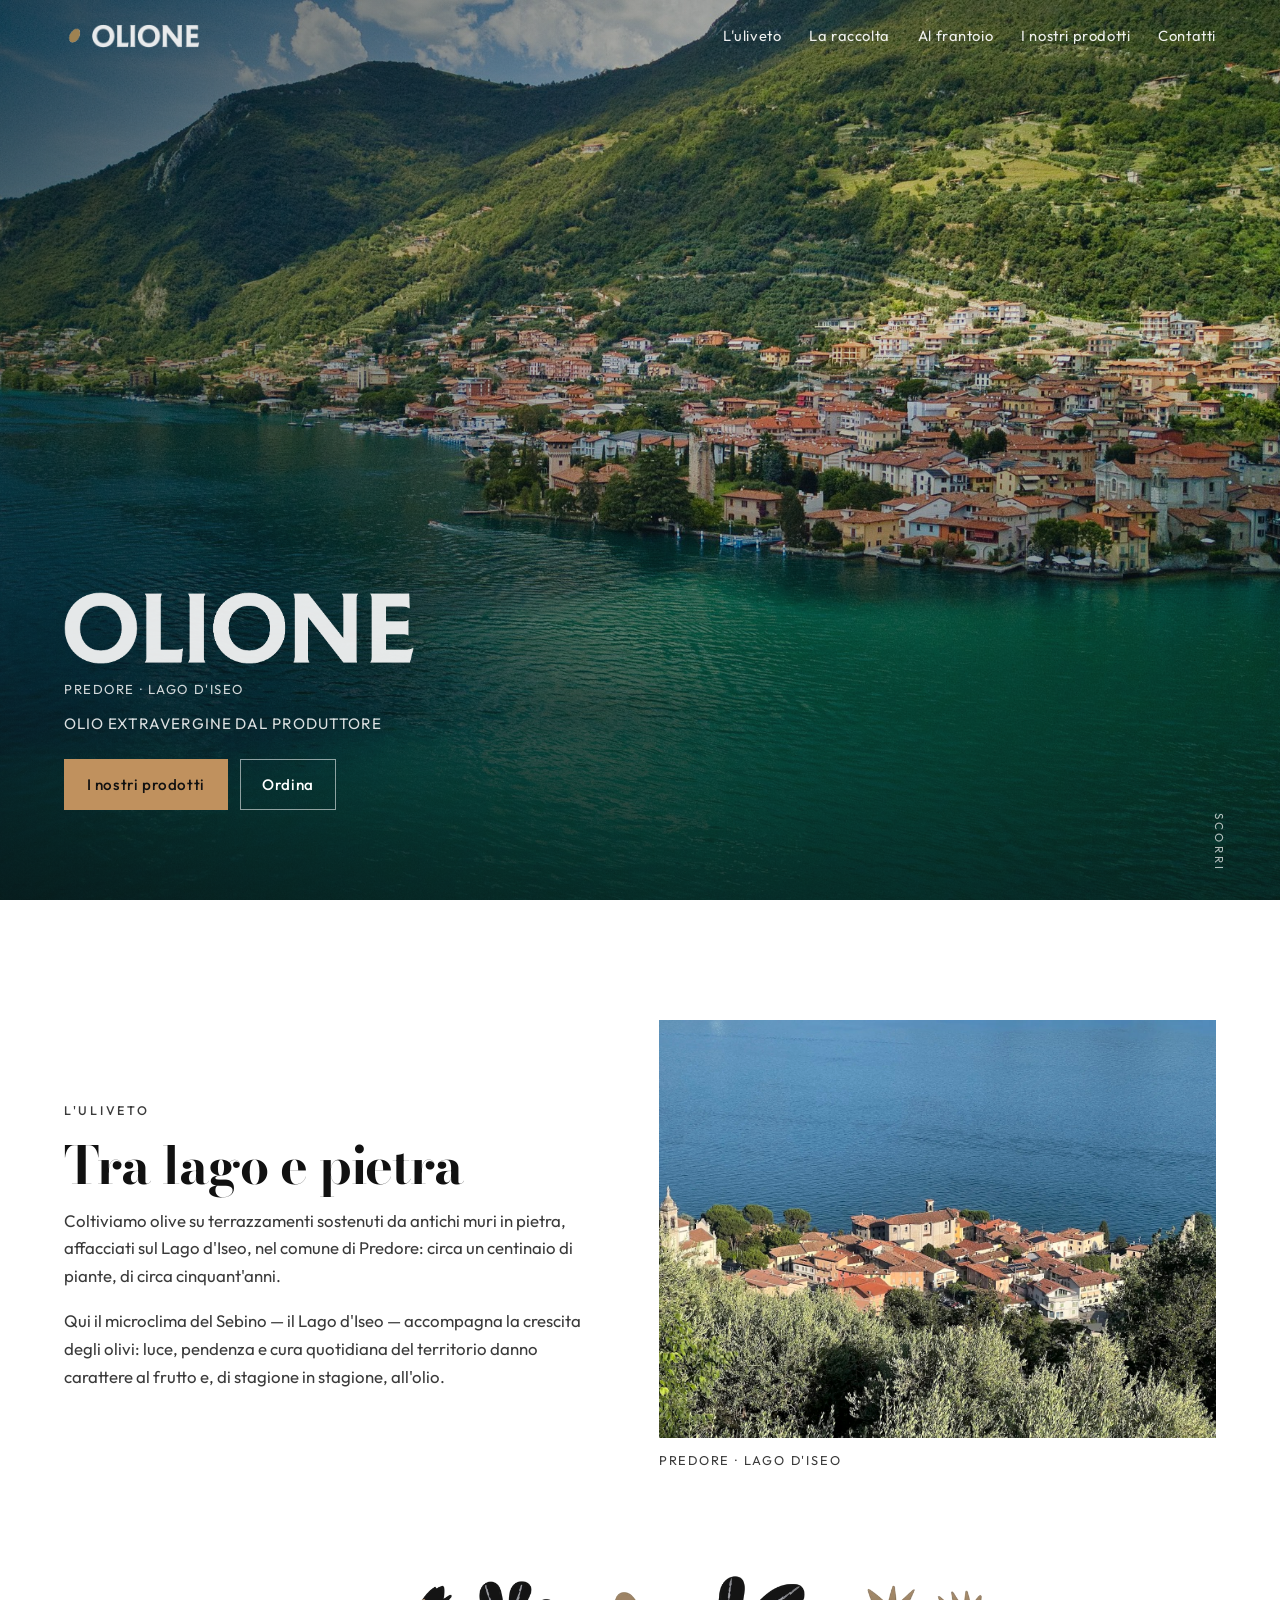
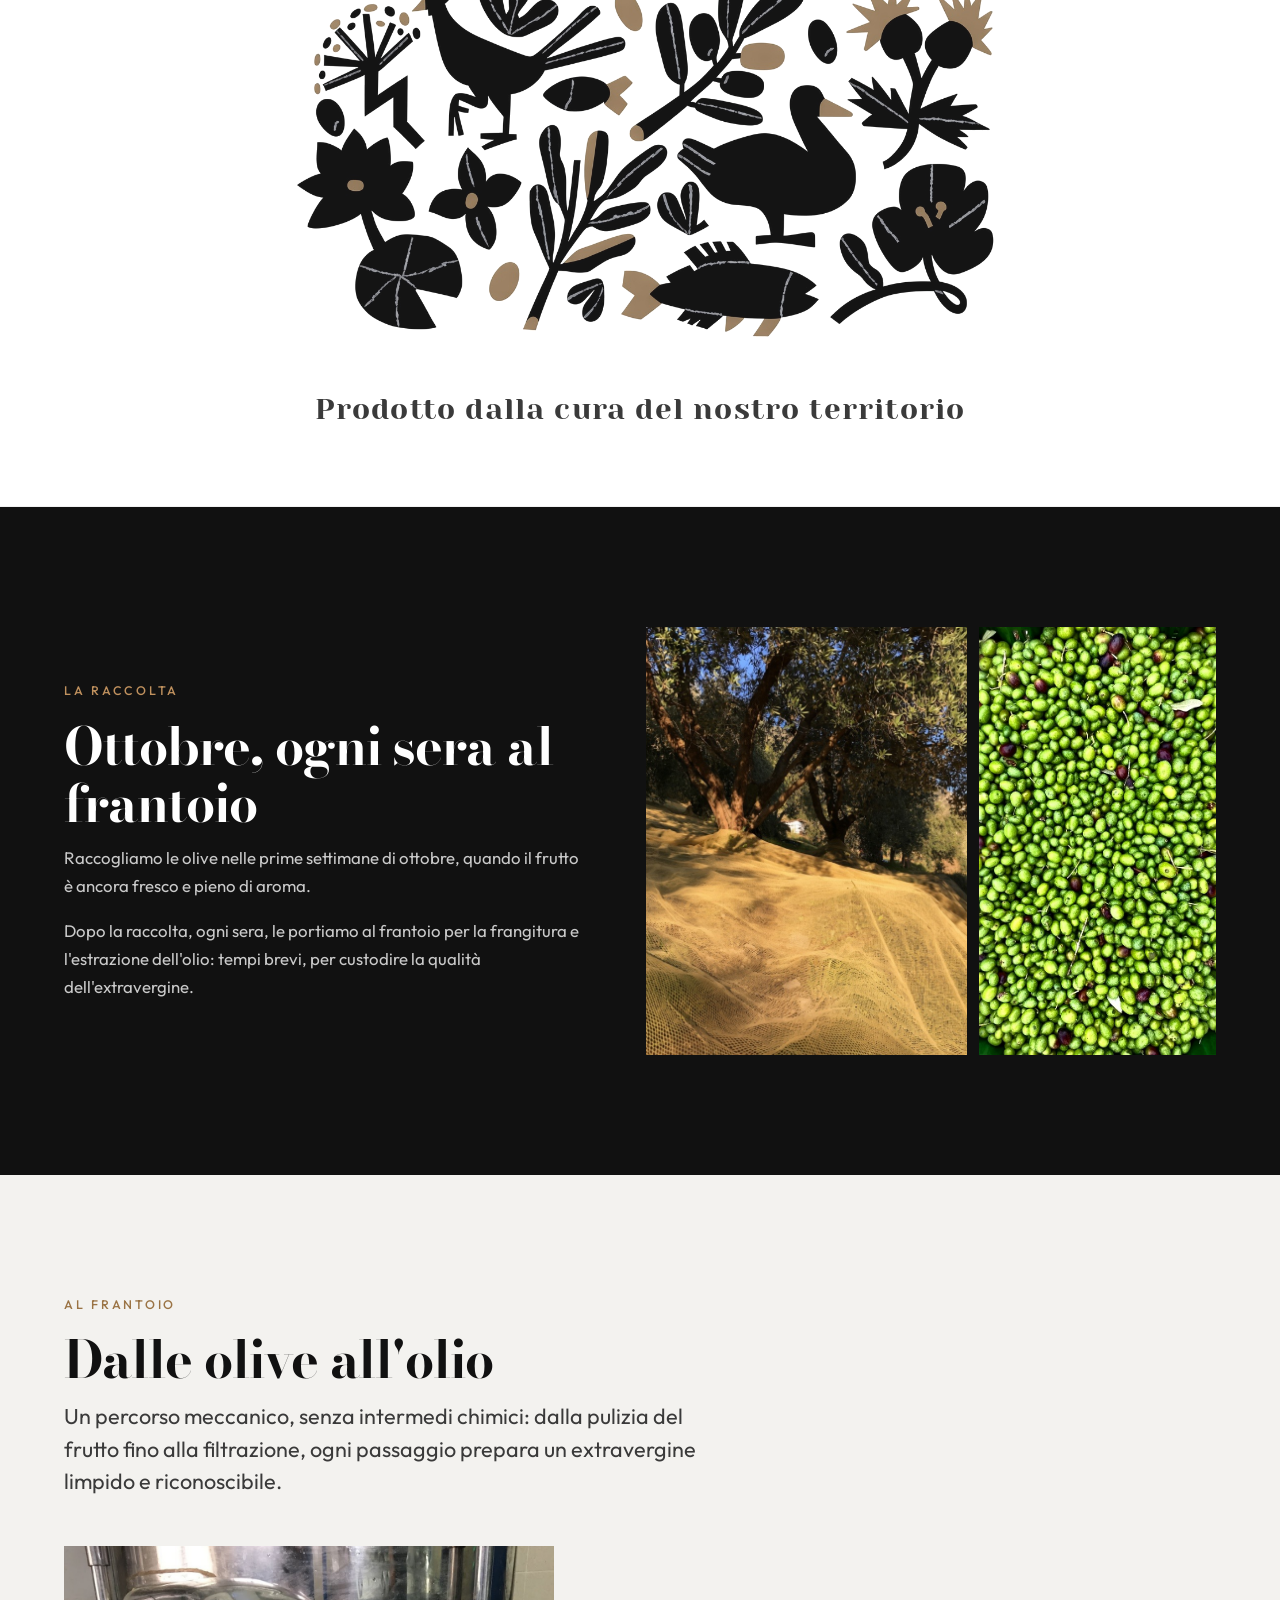
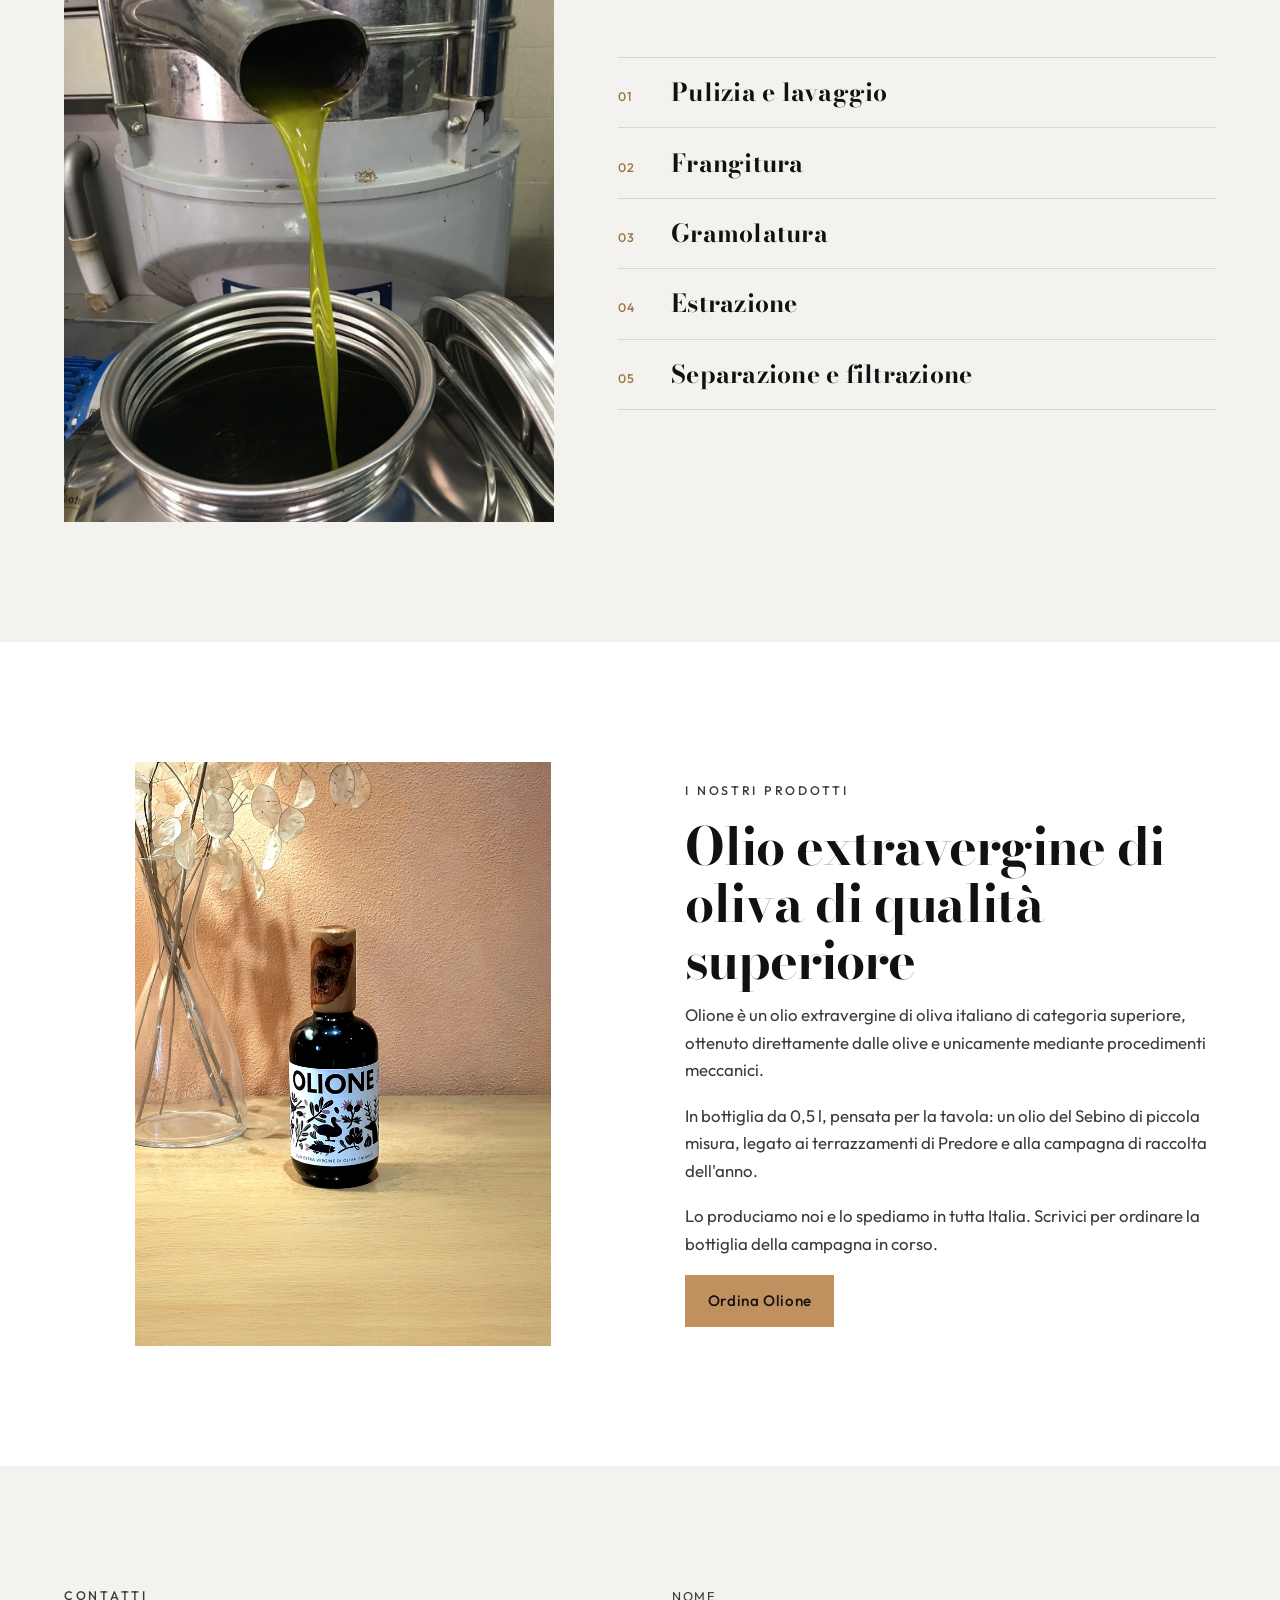
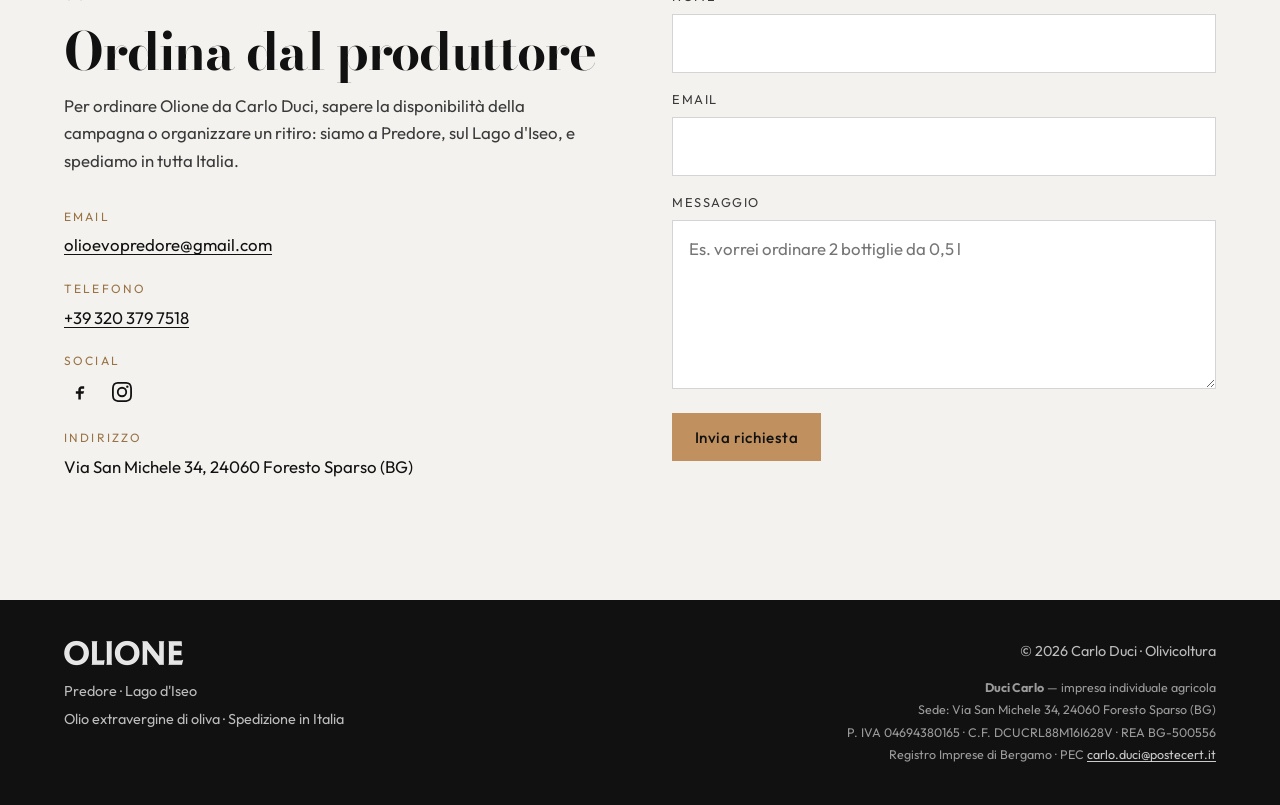
==== index.html @ bbfe5682 "Align legal footer details under the copyright on the right. Co-authored-by: Cursor <cursoragent@cur" ====
﻿<!DOCTYPE html>
<html lang="it">
  <head>
    <meta charset="UTF-8" />
    <meta name="viewport" content="width=device-width, initial-scale=1.0" />
    <title>Olione | Olio extravergine del Sebino · Predore · Lago d'Iseo</title>
    <meta
      name="description"
      content="Olione è olio extravergine di oliva del Sebino, da Predore sul Lago d'Iseo. Bottiglia da 0,5 l dal produttore Carlo Duci, con spedizione in tutta Italia."
    />
    <meta name="robots" content="index,follow,max-image-preview:large" />
    <link rel="canonical" href="https://www.olioevopredore.it/" />
    <link
      rel="describedby"
      href="https://www.olioevopredore.it/llms.txt"
      type="text/plain"
    />
    <link
      rel="alternate"
      type="text/markdown"
      href="https://www.olioevopredore.it/about.md"
      title="Scheda Olione (Markdown)"
    />
    <meta property="og:title" content="Olione | Olio extravergine del Sebino" />
    <meta
      property="og:description"
      content="Olio extravergine di oliva del Sebino, da Predore sul Lago d'Iseo. Dal produttore, bottiglia 0,5 l, spedizione in Italia."
    />
    <meta
      property="og:image"
      content="https://www.olioevopredore.it/assets/photos/prodotti.jpg"
    />
    <meta property="og:url" content="https://www.olioevopredore.it/" />
    <meta property="og:type" content="website" />
    <meta property="og:locale" content="it_IT" />
    <meta property="og:site_name" content="Olione" />
    <meta name="twitter:card" content="summary_large_image" />
    <meta name="twitter:title" content="Olione | Olio extravergine del Sebino" />
    <meta
      name="twitter:description"
      content="Olio extravergine di oliva del Sebino, da Predore sul Lago d'Iseo. Dal produttore, bottiglia 0,5 l, spedizione in Italia."
    />
    <meta
      name="twitter:image"
      content="https://www.olioevopredore.it/assets/photos/prodotti.jpg"
    />
    <meta name="theme-color" content="#111111" />
    <link rel="icon" type="image/png" sizes="32x32" href="assets/brand/favicon-32.png" />
    <link rel="icon" type="image/png" sizes="512x512" href="assets/brand/favicon-512.png" />
    <link rel="apple-touch-icon" sizes="180x180" href="assets/brand/favicon-180.png" />
    <link rel="preconnect" href="https://fonts.googleapis.com" />
    <link rel="preconnect" href="https://fonts.gstatic.com" crossorigin />
    <link
      href="https://fonts.googleapis.com/css2?family=Bodoni+Moda:opsz,wght@6..96,500;6..96,700;6..96,800&family=Outfit:wght@300;400;500;600&family=Yeseva+One&display=swap"
      rel="stylesheet"
    />
    <link rel="stylesheet" href="css/styles.css" />
    <script type="application/ld+json">
      {
        "@context": "https://schema.org",
        "@graph": [
          {
            "@type": "WebSite",
            "@id": "https://www.olioevopredore.it/#website",
            "url": "https://www.olioevopredore.it/",
            "name": "Olione",
            "inLanguage": "it-IT",
            "publisher": { "@id": "https://www.olioevopredore.it/#business" }
          },
          {
            "@type": "LocalBusiness",
            "@id": "https://www.olioevopredore.it/#business",
            "name": "Olione",
            "alternateName": "Carlo Duci Olivicoltura",
            "description": "Olio extravergine di oliva del Sebino, prodotto a Predore sul Lago d'Iseo e spedito in tutta Italia.",
            "url": "https://www.olioevopredore.it/",
            "image": "https://www.olioevopredore.it/assets/photos/prodotti.jpg",
            "email": "olioevopredore@gmail.com",
            "telephone": "+39-320-379-7518",
            "vatID": "IT04694380165",
            "taxID": "DCUCRL88M16I628V",
            "address": {
              "@type": "PostalAddress",
              "streetAddress": "Via San Michele 34",
              "addressLocality": "Foresto Sparso",
              "addressRegion": "BG",
              "postalCode": "24060",
              "addressCountry": "IT"
            },
            "areaServed": {
              "@type": "Country",
              "name": "Italy"
            },
            "sameAs": [
              "https://www.facebook.com/olioevopredore",
              "https://www.instagram.com/olioevopredore"
            ]
          },
          {
            "@type": "Product",
            "@id": "https://www.olioevopredore.it/#prodotto",
            "name": "Olione — Olio extravergine di oliva",
            "description": "Olio extravergine di oliva del Sebino, italiano di categoria superiore, in bottiglia da 0,5 l. Prodotto a Predore, Lago d'Iseo, direttamente dal produttore.",
            "image": "https://www.olioevopredore.it/assets/photos/prodotti.jpg",
            "brand": {
              "@type": "Brand",
              "name": "Olione"
            },
            "category": "Olio extravergine di oliva",
            "offers": {
              "@type": "Offer",
              "url": "https://www.olioevopredore.it/#contatti",
              "availability": "https://schema.org/InStock",
              "priceCurrency": "EUR",
              "shippingDetails": {
                "@type": "OfferShippingDetails",
                "shippingDestination": {
                  "@type": "DefinedRegion",
                  "addressCountry": "IT"
                }
              }
            }
          }
        ]
      }
    </script>
  </head>
  <body>
    <a class="skip-link" href="#contenuto">Vai al contenuto</a>

    <header class="site-header" data-header>
      <div class="header-inner">
        <a class="logo" href="#top" aria-label="Olione — home">
          <img
            class="logo-mark"
            src="assets/brand/oliva.png"
            alt=""
            width="28"
            height="28"
            aria-hidden="true"
          />
          <img
            class="logo-img logo-img-light"
            src="assets/brand/logo-white-sm.png"
            alt="Olione"
            width="220"
            height="48"
          />
          <img
            class="logo-img logo-img-dark"
            src="assets/brand/logo-sm.png"
            alt=""
            width="220"
            height="48"
            aria-hidden="true"
          />
        </a>
        <nav class="nav" aria-label="Principale">
          <a href="#uliveto">L'uliveto</a>
          <a href="#raccolta">La raccolta</a>
          <a href="#frantoio">Al frantoio</a>
          <a href="#prodotti">I nostri prodotti</a>
          <a href="#contatti">Contatti</a>
        </nav>
        <button class="nav-toggle" type="button" aria-expanded="false" aria-controls="mobile-nav" data-nav-toggle>
          <span class="nav-toggle-line"></span>
          <span class="sr-only">Menu</span>
        </button>
      </div>
      <div class="mobile-nav" id="mobile-nav" data-mobile-nav hidden>
        <a href="#uliveto">L'uliveto</a>
        <a href="#raccolta">La raccolta</a>
        <a href="#frantoio">Al frantoio</a>
        <a href="#prodotti">I nostri prodotti</a>
        <a href="#contatti">Contatti</a>
      </div>
    </header>

    <main id="top">
      <section class="hero" aria-label="Home page">
        <div class="hero-media" data-hero-media>
          <img
            src="assets/photos/hero-predore.jpg"
            alt="Predore affacciata sul Lago d'Iseo"
            width="2400"
            height="1242"
            fetchpriority="high"
          />
        </div>
        <div class="hero-veil" aria-hidden="true"></div>
        <div class="hero-content">
          <div class="hero-copy">
            <p class="hero-brand">
              <img
                src="assets/brand/logo-white.png"
                alt="Olione"
                width="780"
                height="160"
                fetchpriority="high"
              />
            </p>
            <p class="hero-place">Predore · Lago d'Iseo</p>
            <h1 class="hero-kicker">Olio extravergine dal produttore</h1>
          </div>
          <div class="hero-actions">
            <a class="btn btn-primary" href="#prodotti">I nostri prodotti</a>
            <a class="btn btn-ghost" href="#contatti">Ordina</a>
          </div>
        </div>
        <div class="hero-scroll" aria-hidden="true">
          <span>Scorri</span>
        </div>
      </section>

      <div id="contenuto">
        <section class="section territory" id="uliveto">
          <div class="section-grid">
            <div class="section-copy reveal">
              <p class="eyebrow">L'uliveto</p>
              <h2>Tra lago e pietra</h2>
              <p>
                Coltiviamo olive su terrazzamenti sostenuti da antichi muri in pietra,
                affacciati sul Lago d'Iseo, nel comune di Predore: circa un centinaio
                di piante, di circa cinquant'anni.
              </p>
              <p>
                Qui il microclima del Sebino — il Lago d'Iseo — accompagna la crescita
                degli olivi: luce, pendenza e cura quotidiana del territorio danno
                carattere al frutto e, di stagione in stagione, all'olio.
              </p>
            </div>
            <figure class="section-figure reveal" style="--delay: 0.12s">
              <img
                src="assets/photos/uliveto.jpg"
                alt="Predore e il Lago d'Iseo visti tra gli olivi"
                width="1360"
                height="1020"
                loading="lazy"
              />
              <figcaption>Predore · Lago d'Iseo</figcaption>
            </figure>
          </div>
        </section>

        <section class="strip reveal" aria-label="Promessa di marca">
          <img
            class="strip-art"
            src="assets/brand/illustration.png"
            alt=""
            width="1280"
            height="720"
            loading="lazy"
          />
          <p class="strip-script">Prodotto dalla cura del nostro territorio</p>
        </section>

        <section class="section care" id="raccolta">
          <div class="care-band">
            <div class="care-copy reveal">
              <p class="eyebrow">La raccolta</p>
              <h2>Ottobre, ogni sera al frantoio</h2>
              <p>
                Raccogliamo le olive nelle prime settimane di ottobre, quando il frutto
                è ancora fresco e pieno di aroma.
              </p>
              <p>
                Dopo la raccolta, ogni sera, le portiamo al frantoio per la frangitura
                e l'estrazione dell'olio: tempi brevi, per custodire la qualità
                dell'extravergine.
              </p>
            </div>
            <div class="care-images reveal" style="--delay: 0.1s">
              <img
                src="assets/photos/raccolta.jpg"
                alt="Reti di raccolta stese sotto gli olivi"
                width="1600"
                height="696"
                loading="lazy"
              />
              <img
                src="assets/photos/raccolta-olive.jpg"
                alt="Olive appena raccolte, pronte per il frantoio"
                width="765"
                height="1020"
                loading="lazy"
              />
            </div>
          </div>
        </section>

        <section class="section product" id="frantoio">
          <div class="product-intro reveal">
            <p class="eyebrow">Al frantoio</p>
            <h2>Dalle olive all'olio</h2>
            <p class="lead">
              Un percorso meccanico, senza intermedi chimici: dalla pulizia del frutto
              fino alla filtrazione, ogni passaggio prepara un extravergine limpido
              e riconoscibile.
            </p>
          </div>
          <div class="product-stage reveal" style="--delay: 0.08s">
            <div class="product-visual product-visual-light">
              <img
                src="assets/photos/frantoio.jpg"
                alt="Olio appena estratto al frantoio"
                width="1200"
                height="1600"
                loading="lazy"
              />
            </div>
            <ol class="process-list">
              <li>Pulizia e lavaggio</li>
              <li>Frangitura</li>
              <li>Gramolatura</li>
              <li>Estrazione</li>
              <li>Separazione e filtrazione</li>
            </ol>
          </div>
        </section>

        <section class="section territory" id="prodotti">
          <div class="section-grid section-grid-reverse">
            <div class="section-copy reveal">
              <p class="eyebrow">I nostri prodotti</p>
              <h2>Olio extravergine di oliva di qualità superiore</h2>
              <p>
                Olione è un olio extravergine di oliva italiano di categoria superiore,
                ottenuto direttamente dalle olive e unicamente mediante procedimenti
                meccanici.
              </p>
              <p>
                In bottiglia da 0,5&nbsp;l, pensata per la tavola: un olio del Sebino
                di piccola misura, legato ai terrazzamenti di Predore e alla
                campagna di raccolta dell'anno.
              </p>
              <p>
                Lo produciamo noi e lo spediamo in tutta Italia. Scrivici per
                ordinare la bottiglia della campagna in corso.
              </p>
              <p>
                <a class="btn btn-primary" href="#contatti">Ordina Olione</a>
              </p>
            </div>
            <figure class="section-figure section-figure-portrait reveal" style="--delay: 0.12s">
              <img
                src="assets/photos/prodotti.jpg"
                alt="Bottiglia Olione di olio extravergine di oliva da Predore, Lago d'Iseo"
                width="820"
                height="1152"
                loading="lazy"
              />
            </figure>
          </div>
        </section>

        <section class="section contact" id="contatti">
          <div class="contact-inner">
            <div class="contact-copy reveal">
              <p class="eyebrow">Contatti</p>
              <h2>Ordina dal produttore</h2>
              <p>
                Per ordinare Olione da Carlo Duci, sapere la disponibilità della
                campagna o organizzare un ritiro: siamo a Predore, sul Lago
                d'Iseo, e spediamo in tutta Italia.
              </p>
              <dl class="contact-details">
                <div>
                  <dt>Email</dt>
                  <dd>
                    <a href="mailto:olioevopredore@gmail.com">olioevopredore@gmail.com</a>
                  </dd>
                </div>
                <div>
                  <dt>Telefono</dt>
                  <dd>
                    <a href="tel:+393203797518">+39 320 379 7518</a>
                  </dd>
                </div>
                <div>
                  <dt>Social</dt>
                  <dd class="social-links">
                    <a
                      class="social-link"
                      href="https://www.facebook.com/olioevopredore"
                      target="_blank"
                      rel="noopener noreferrer"
                      aria-label="Facebook Olione"
                    >
                      <svg viewBox="0 0 24 24" width="20" height="20" aria-hidden="true" focusable="false">
                        <path
                          fill="currentColor"
                          d="M14 8h3V5h-3c-2.2 0-4 1.8-4 4v2H7v3h3v7h3v-7h3l1-3h-4V9c0-.6.4-1 1-1z"
                        />
                      </svg>
                    </a>
                    <a
                      class="social-link"
                      href="https://www.instagram.com/olioevopredore"
                      target="_blank"
                      rel="noopener noreferrer"
                      aria-label="Instagram Olione"
                    >
                      <svg viewBox="0 0 24 24" width="20" height="20" aria-hidden="true" focusable="false">
                        <path
                          fill="currentColor"
                          d="M12 2.163c3.204 0 3.584.012 4.85.07 3.252.148 4.771 1.691 4.919 4.919.058 1.265.069 1.645.069 4.849 0 3.205-.012 3.584-.069 4.849-.149 3.225-1.664 4.771-4.919 4.919-1.266.058-1.644.07-4.85.07-3.204 0-3.584-.012-4.849-.07-3.26-.149-4.771-1.699-4.919-4.92-.058-1.265-.07-1.644-.07-4.849 0-3.204.013-3.583.07-4.849.149-3.227 1.664-4.771 4.919-4.919 1.266-.057 1.645-.069 4.849-.069zm0-2.163c-3.259 0-3.667.014-4.947.072-4.358.2-6.78 2.618-6.98 6.98-.059 1.281-.073 1.689-.073 4.948 0 3.259.014 3.668.072 4.948.2 4.358 2.618 6.78 6.98 6.98 1.281.058 1.689.072 4.948.072 3.259 0 3.668-.014 4.948-.072 4.354-.2 6.782-2.618 6.979-6.98.059-1.28.073-1.689.073-4.948 0-3.259-.014-3.667-.072-4.947-.196-4.354-2.617-6.78-6.979-6.98C15.668.014 15.259 0 12 0zm0 5.838a6.162 6.162 0 1 0 0 12.324 6.162 6.162 0 0 0 0-12.324zM12 16a4 4 0 1 1 0-8 4 4 0 0 1 0 8zm6.406-11.845a1.44 1.44 0 1 0 0 2.881 1.44 1.44 0 0 0 0-2.881z"
                        />
                      </svg>
                    </a>
                  </dd>
                </div>
                <div>
                  <dt>Indirizzo</dt>
                  <dd>Via San Michele 34, 24060 Foresto Sparso (BG)</dd>
                </div>
              </dl>
            </div>
            <form
              class="contact-form reveal"
              style="--delay: 0.12s"
              action="https://formspree.io/f/YOUR_FORM_ID"
              method="POST"
              data-contact-form
            >
              <input type="hidden" name="_subject" value="Richiesta Olione dal sito" />
              <input
                class="contact-honeypot"
                type="text"
                name="_gotcha"
                tabindex="-1"
                autocomplete="off"
                aria-hidden="true"
              />
              <label>
                <span>Nome</span>
                <input type="text" name="name" autocomplete="name" required />
              </label>
              <label>
                <span>Email</span>
                <input type="email" name="email" autocomplete="email" required />
              </label>
              <label>
                <span>Messaggio</span>
                <textarea
                  name="message"
                  rows="5"
                  required
                  placeholder="Es. vorrei ordinare 2 bottiglie da 0,5 l"
                ></textarea>
              </label>
              <button class="btn btn-primary" type="submit">Invia richiesta</button>
              <p class="contact-status" data-contact-status hidden role="status"></p>
            </form>
          </div>
        </section>
      </div>
    </main>

    <footer class="site-footer">
      <div class="footer-inner">
        <div class="footer-brand">
          <img
            class="footer-logo"
            src="assets/brand/logo-white-sm.png"
            alt="Olione"
            width="220"
            height="48"
          />
          <p>Predore · Lago d'Iseo</p>
          <p>Olio extravergine di oliva · Spedizione in Italia</p>
        </div>
        <div class="footer-meta">
          <p>© <span data-year></span> Carlo Duci · Olivicoltura</p>
          <address class="footer-legal">
            <p>
              <strong>Duci Carlo</strong> — impresa individuale agricola
            </p>
            <p>
              Sede: Via San Michele 34, 24060 Foresto Sparso (BG)
            </p>
            <p>
              P. IVA 04694380165 · C.F. DCUCRL88M16I628V · REA BG-500556
            </p>
            <p>
              Registro Imprese di Bergamo ·
              PEC
              <a href="mailto:carlo.duci@postecert.it">carlo.duci@postecert.it</a>
            </p>
          </address>
        </div>
      </div>
    </footer>

    <script src="js/main.js" defer></script>
  </body>
</html>
---- css/styles.css ----
/* Olione — brand tokens from label (nero, bianco, oro a caldo) */
:root {
  --ink: #111111;
  --ink-soft: #3a3a3a;
  --paper: #ffffff;
  --paper-mute: #f3f2ef;
  --gold: #c0915e;
  --gold-deep: #9a7344;
  --lake: #1f4f5c;
  --header-h: 4.5rem;
  --pad: clamp(1.25rem, 4vw, 3.5rem);
  --measure: 38rem;
  --wide: 72rem;
  --ease: cubic-bezier(0.22, 1, 0.36, 1);
  --font-display: "Bodoni Moda", "Times New Roman", serif;
  --font-body: "Outfit", system-ui, sans-serif;
  --font-script: "Yeseva One", "Bodoni Moda", serif;
}

*,
*::before,
*::after {
  box-sizing: border-box;
}

html {
  scroll-behavior: smooth;
  overflow-x: clip;
  scroll-padding-top: calc(var(--header-h) + 0.75rem);
}

body {
  margin: 0;
  color: var(--ink);
  background: var(--paper);
  font-family: var(--font-body);
  font-weight: 400;
  font-size: clamp(1.05rem, 1.1vw, 1.175rem);
  line-height: 1.65;
  -webkit-font-smoothing: antialiased;
  text-rendering: optimizeLegibility;
  overflow-x: clip;
}

body.nav-open {
  overflow: hidden;
}

img {
  max-width: 100%;
  height: auto;
  display: block;
}

a {
  color: inherit;
  text-decoration-thickness: 1px;
  text-underline-offset: 0.2em;
}

a:hover {
  color: var(--gold-deep);
}

h1,
h2,
h3 {
  font-family: var(--font-display);
  font-weight: 700;
  line-height: 1.1;
  letter-spacing: -0.02em;
  margin: 0 0 0.75rem;
}

h2 {
  font-size: clamp(1.75rem, 4.5vw, 3.25rem);
  max-width: 16ch;
}

p {
  margin: 0 0 1.1rem;
}

p:last-child {
  margin-bottom: 0;
}

em {
  font-style: italic;
  color: var(--ink);
}

.sr-only {
  position: absolute;
  width: 1px;
  height: 1px;
  padding: 0;
  margin: -1px;
  overflow: hidden;
  clip: rect(0, 0, 0, 0);
  border: 0;
}

.skip-link {
  position: absolute;
  left: 1rem;
  top: -4rem;
  z-index: 100;
  background: var(--ink);
  color: var(--paper);
  padding: 0.75rem 1rem;
}

.skip-link:focus {
  top: 1rem;
}

.eyebrow {
  font-family: var(--font-body);
  font-size: 0.78rem;
  font-weight: 500;
  letter-spacing: 0.22em;
  text-transform: uppercase;
  color: var(--gold-deep);
  margin: 0 0 1rem;
}

.lead {
  font-size: clamp(1.15rem, 2vw, 1.35rem);
  line-height: 1.5;
  color: var(--ink-soft);
  max-width: 40rem;
}

/* Header */
.site-header {
  position: fixed;
  inset: 0 0 auto;
  z-index: 50;
  min-height: var(--header-h);
  padding: 0 var(--pad);
  transition: background 0.4s var(--ease), backdrop-filter 0.4s var(--ease),
    box-shadow 0.4s var(--ease);
}

.site-header.is-scrolled,
.site-header.is-open {
  background: rgba(255, 255, 255, 0.96);
  backdrop-filter: blur(12px);
  box-shadow: 0 1px 0 rgba(17, 17, 17, 0.06);
}

.site-header.is-scrolled .nav a {
  color: var(--ink);
}

.site-header.is-scrolled .logo-img-light,
.site-header.is-open .logo-img-light {
  opacity: 0;
}

.site-header.is-scrolled .logo-img-dark,
.site-header.is-open .logo-img-dark {
  opacity: 1;
}

.site-header.is-scrolled .nav-toggle-line,
.site-header.is-scrolled .nav-toggle-line::before,
.site-header.is-scrolled .nav-toggle-line::after,
.site-header.is-open .nav-toggle-line,
.site-header.is-open .nav-toggle-line::before,
.site-header.is-open .nav-toggle-line::after {
  background: var(--ink);
}

.header-inner {
  min-height: var(--header-h);
  max-width: var(--wide);
  margin: 0 auto;
  padding: 0;
  display: flex;
  align-items: center;
  justify-content: space-between;
  gap: 1.5rem;
}

.logo {
  position: relative;
  display: inline-flex;
  align-items: center;
  gap: 0.55rem;
  width: 8.5rem;
  text-decoration: none;
}

.logo:hover {
  color: inherit;
}

.logo-mark {
  width: 1.2rem;
  height: auto;
  flex: 0 0 auto;
  display: block;
}

.logo-img {
  width: calc(100% - 1.75rem);
  height: auto;
  display: block;
  transition: opacity 0.3s var(--ease);
}

.logo-img-dark {
  position: absolute;
  left: calc(1.2rem + 0.55rem);
  top: 50%;
  transform: translateY(-50%);
  width: calc(100% - 1.75rem);
  opacity: 0;
}

.nav {
  display: none;
  gap: 1.75rem;
}

.nav a {
  font-size: 0.92rem;
  font-weight: 400;
  letter-spacing: 0.04em;
  text-decoration: none;
  color: rgba(255, 255, 255, 0.92);
  transition: color 0.3s var(--ease);
}

.nav a:hover {
  color: var(--gold);
}

.nav-toggle {
  width: 2.5rem;
  height: 2.5rem;
  border: 0;
  background: transparent;
  padding: 0;
  display: grid;
  place-items: center;
  cursor: pointer;
}

.nav-toggle-line,
.nav-toggle-line::before,
.nav-toggle-line::after {
  content: "";
  display: block;
  width: 1.35rem;
  height: 1.5px;
  background: var(--paper);
  transition: background 0.3s var(--ease), transform 0.3s var(--ease);
  position: relative;
}

.nav-toggle-line::before {
  position: absolute;
  top: -6px;
}

.nav-toggle-line::after {
  position: absolute;
  top: 6px;
}

.mobile-nav {
  display: flex;
  flex-direction: column;
  gap: 0.35rem;
  width: min(100%, var(--wide));
  margin: 0 auto;
  padding: 0.25rem 0 1.35rem;
  max-height: min(70svh, 28rem);
  overflow-y: auto;
  -webkit-overflow-scrolling: touch;
  background: transparent;
}

.mobile-nav[hidden] {
  display: none;
}

.mobile-nav a {
  font-family: var(--font-display);
  font-weight: 700;
  font-size: clamp(1.25rem, 5.5vw, 1.55rem);
  line-height: 1.2;
  text-decoration: none;
  padding: 0.7rem 0;
  border-bottom: 1px solid rgba(17, 17, 17, 0.08);
}

.mobile-nav a:last-child {
  border-bottom: 0;
}

@media (min-width: 860px) {
  .nav {
    display: flex;
  }

  .nav-toggle,
  .mobile-nav {
    display: none !important;
  }
}

/* Buttons */
.btn {
  display: inline-flex;
  align-items: center;
  justify-content: center;
  min-height: 3rem;
  padding: 0.75rem 1.35rem;
  font-family: var(--font-body);
  font-size: 0.95rem;
  font-weight: 500;
  letter-spacing: 0.04em;
  text-decoration: none;
  border: 1px solid transparent;
  cursor: pointer;
  transition: background 0.3s var(--ease), color 0.3s var(--ease),
    border-color 0.3s var(--ease), transform 0.3s var(--ease);
}

@media (max-width: 480px) {
  .btn {
    width: 100%;
  }

  .hero-actions {
    width: min(100%, 20rem);
  }
}

.btn:hover {
  transform: translateY(-1px);
}

.btn-primary {
  background: var(--gold);
  color: var(--ink);
  border-color: var(--gold);
}

.btn-primary:hover {
  background: var(--gold-deep);
  border-color: var(--gold-deep);
  color: var(--paper);
}

.btn-ghost {
  background: transparent;
  color: var(--paper);
  border-color: rgba(255, 255, 255, 0.55);
}

.btn-ghost:hover {
  border-color: var(--paper);
  color: var(--paper);
  background: rgba(255, 255, 255, 0.08);
}

/* Hero — one composition, brand first, full-bleed */
.hero {
  position: relative;
  min-height: 100svh;
  display: grid;
  align-items: end;
  color: var(--paper);
  overflow: hidden;
  padding: 0 var(--pad);
}

.hero-media {
  position: absolute;
  inset: 0;
  z-index: 0;
}

.hero-media img {
  width: 100%;
  height: 100%;
  object-fit: cover;
  object-position: 55% 45%;
  transform: scale(1.04);
  animation: hero-drift 18s var(--ease) forwards;
}

@media (max-width: 720px) {
  .hero-media img {
    transform: none;
    animation: none;
  }
}

@keyframes hero-drift {
  to {
    transform: scale(1);
  }
}

.hero-veil {
  position: absolute;
  inset: 0;
  z-index: 1;
  background:
    linear-gradient(180deg, rgba(8, 16, 20, 0.35) 0%, rgba(8, 16, 20, 0.15) 35%, rgba(8, 16, 20, 0.72) 100%),
    linear-gradient(90deg, rgba(8, 16, 20, 0.45) 0%, transparent 55%);
  pointer-events: none;
}

.hero-content {
  position: relative;
  z-index: 2;
  width: min(100%, var(--wide));
  margin: 0 auto;
  padding: calc(var(--header-h) + 2rem) 0 clamp(4rem, 10vh, 6.5rem);
  text-align: left;
}

.hero-copy {
  display: flex;
  flex-direction: column;
  align-items: flex-start;
  max-width: min(34rem, 100%);
}

.hero-brand {
  margin: 0 0 0.85rem;
  width: min(100%, 22rem);
  animation: rise 1s var(--ease) both;
}

.hero-brand img {
  width: 100%;
  height: auto;
  display: block;
  margin: 0;
  filter: drop-shadow(0 2px 28px rgba(0, 0, 0, 0.28));
}

.hero-place {
  margin: 0 0 0.85rem;
  font-size: clamp(0.68rem, 2.7vw, 0.82rem);
  font-weight: 400;
  letter-spacing: 0.12em;
  text-transform: uppercase;
  color: rgba(255, 255, 255, 0.82);
  animation: rise 1s var(--ease) 0.08s both;
  max-width: 100%;
  text-align: left;
}

.hero-kicker {
  margin: 0 0 1.5rem;
  font-family: var(--font-body);
  font-size: clamp(0.8rem, 3.2vw, 0.95rem);
  font-weight: 400;
  letter-spacing: 0.06em;
  text-transform: uppercase;
  color: rgba(255, 255, 255, 0.86);
  animation: rise 1s var(--ease) 0.14s both;
  text-align: left;
  line-height: 1.35;
}

.hero-actions {
  display: flex;
  flex-wrap: wrap;
  gap: 0.75rem;
  animation: rise 1s var(--ease) 0.24s both;
}

.hero-scroll {
  position: absolute;
  right: var(--pad);
  bottom: 1.75rem;
  z-index: 2;
  font-size: 0.72rem;
  letter-spacing: 0.28em;
  text-transform: uppercase;
  color: rgba(255, 255, 255, 0.7);
  writing-mode: vertical-rl;
  animation: pulse-soft 2.4s ease-in-out infinite;
}

@media (max-width: 720px) {
  .hero-content {
    padding-bottom: clamp(3rem, 8vh, 4.5rem);
  }

  .hero-brand {
    width: min(100%, 18rem);
  }

  .logo {
    width: 7.25rem;
    gap: 0.45rem;
  }

  .logo-mark {
    width: 1.1rem;
  }

  .logo-img,
  .logo-img-dark {
    width: calc(100% - 1.55rem);
  }

  .logo-img-dark {
    left: calc(1.1rem + 0.45rem);
  }

  .hero-scroll {
    display: none;
  }

  .hero-place {
    letter-spacing: 0.06em;
  }

  .section-figure figcaption {
    letter-spacing: 0.08em;
  }
}

@media (max-width: 360px) {
  .hero-brand {
    width: min(100%, 16rem);
  }

  .hero-place {
    letter-spacing: 0.04em;
    font-size: 0.64rem;
  }
}

@keyframes rise {
  from {
    opacity: 0;
    transform: translateY(1.25rem);
  }
  to {
    opacity: 1;
    transform: translateY(0);
  }
}

@keyframes pulse-soft {
  0%,
  100% {
    opacity: 0.45;
  }
  50% {
    opacity: 0.9;
  }
}

/* Motif strip from label */
.strip {
  padding: clamp(2.5rem, 6vw, 4.5rem) var(--pad);
  text-align: center;
  background: var(--paper);
  border-bottom: 1px solid rgba(17, 17, 17, 0.06);
}

#uliveto {
  padding-bottom: clamp(1.5rem, 4vw, 2.75rem);
}

#uliveto + .strip {
  padding-top: clamp(1.25rem, 3vw, 2.25rem);
}

.strip-art {
  width: min(100%, 46rem);
  margin: 0 auto 1.25rem;
  opacity: 0.92;
  height: auto;
  display: block;
}

.strip-script {
  font-family: var(--font-script);
  font-size: clamp(1.35rem, 2.6vw, 1.85rem);
  letter-spacing: 0.04em;
  color: var(--ink-soft);
  margin: 0;
}

/* Sections */
.section {
  padding: clamp(4rem, 10vw, 7.5rem) var(--pad);
}

.section-grid {
  max-width: var(--wide);
  margin: 0 auto;
  display: grid;
  gap: clamp(2rem, 5vw, 4rem);
  align-items: center;
}

.section-copy {
  max-width: var(--measure);
}

.section-copy p {
  color: var(--ink-soft);
}

.section-figure {
  margin: 0;
  position: relative;
}

.section-figure img {
  width: 100%;
  aspect-ratio: 4 / 3;
  object-fit: cover;
  filter: saturate(1.05) contrast(1.02);
}

.section-figure-portrait img {
  width: 100%;
  max-width: min(100%, 26rem);
  height: auto;
  aspect-ratio: auto;
  object-fit: cover;
  object-position: center center;
  display: block;
  margin-inline: auto;
}

.section-figure figcaption {
  margin-top: 0.75rem;
  font-size: 0.8rem;
  letter-spacing: 0.14em;
  text-transform: uppercase;
  color: var(--ink-soft);
}

@media (min-width: 900px) {
  .section-grid {
    grid-template-columns: 1fr 1.05fr;
  }

  .section-grid-reverse {
    grid-template-columns: 1.05fr 1fr;
  }

  .section-grid-reverse .section-copy {
    order: 2;
  }
}

/* Product */
.product {
  background: var(--paper-mute);
}

.product-intro {
  max-width: var(--wide);
  margin: 0 auto 3rem;
}

.product-stage {
  max-width: var(--wide);
  margin: 0 auto;
  display: grid;
  gap: clamp(2rem, 5vw, 4rem);
  align-items: center;
}

.product-visual {
  background: var(--ink);
  padding: clamp(1.5rem, 4vw, 3rem);
}

.product-visual-light {
  background: var(--paper);
  padding: 0;
}

.product-visual img {
  width: min(100%, 22rem);
  margin: 0 auto;
  mix-blend-mode: normal;
}

.product-visual-light img {
  width: 100%;
  max-width: none;
  aspect-ratio: 3 / 4;
  object-fit: cover;
  max-height: min(70svh, 36rem);
  display: block;
}

.process-list {
  list-style: none;
  margin: 0;
  padding: 0;
  counter-reset: step;
}

.process-list li {
  counter-increment: step;
  display: grid;
  grid-template-columns: 2.5rem 1fr;
  gap: 0.85rem;
  align-items: baseline;
  padding: 1.2rem 0;
  border-top: 1px solid rgba(17, 17, 17, 0.12);
  font-family: var(--font-display);
  font-size: clamp(1.15rem, 2vw, 1.55rem);
  font-weight: 700;
  letter-spacing: 0.01em;
  line-height: 1.25;
}

.process-list li:last-child {
  border-bottom: 1px solid rgba(17, 17, 17, 0.12);
}

.process-list li::before {
  content: counter(step, decimal-leading-zero);
  font-family: var(--font-body);
  font-size: 0.78rem;
  font-weight: 500;
  letter-spacing: 0.12em;
  color: var(--gold-deep);
}

@media (min-width: 900px) {
  .product-stage {
    grid-template-columns: 0.9fr 1.1fr;
  }
}

/* Care */
.care {
  background: var(--ink);
  color: var(--paper);
}

.care .eyebrow {
  color: var(--gold);
}

.care-band {
  max-width: var(--wide);
  margin: 0 auto;
  display: grid;
  gap: clamp(2.5rem, 6vw, 4rem);
  align-items: center;
}

.care-copy {
  max-width: var(--measure);
}

.care-copy p {
  color: rgba(255, 255, 255, 0.78);
}

.care-script {
  font-family: var(--font-script);
  font-size: clamp(1.4rem, 2.5vw, 1.9rem);
  color: var(--gold) !important;
  margin-top: 1.75rem !important;
}

.care-images {
  display: grid;
  grid-template-columns: 1.15fr 0.85fr;
  gap: 0.75rem;
  align-items: stretch;
}

.care-images-single {
  grid-template-columns: 1fr;
}

.care-images img {
  width: 100%;
  height: 100%;
  object-fit: cover;
}

.care-images-single img {
  aspect-ratio: 4 / 3;
}

.care-images:not(.care-images-single) img:first-child,
.care-images:not(.care-images-single) img:last-child {
  aspect-ratio: 3 / 4;
  margin-bottom: 0;
}

@media (min-width: 900px) {
  .care-band {
    grid-template-columns: 1fr 1.1fr;
  }
}

/* About */
.about {
  background:
    radial-gradient(ellipse at 10% 0%, rgba(192, 145, 94, 0.12), transparent 45%),
    var(--paper);
}

.about-inner {
  max-width: 40rem;
  margin: 0 auto;
  text-align: center;
}

.about-inner h2 {
  max-width: none;
  margin-left: auto;
  margin-right: auto;
}

.about-inner p {
  color: var(--ink-soft);
}

.about-address {
  margin-top: 2rem !important;
  font-family: var(--font-display);
  font-weight: 700;
  font-size: 1.15rem;
  line-height: 1.7;
  letter-spacing: 0.02em;
  color: var(--ink) !important;
}

/* Contact */
.contact {
  background: var(--paper-mute);
}

.contact-inner {
  max-width: var(--wide);
  margin: 0 auto;
  display: grid;
  gap: clamp(2rem, 5vw, 4rem);
}

.contact-copy {
  max-width: var(--measure);
}

.contact-copy p {
  color: var(--ink-soft);
}

.contact-details {
  margin: 2rem 0 0;
  display: grid;
  gap: 1.25rem;
}

.contact-details div {
  margin: 0;
}

.contact-details dt {
  font-size: 0.75rem;
  letter-spacing: 0.18em;
  text-transform: uppercase;
  color: var(--gold-deep);
  margin-bottom: 0.3rem;
}

.contact-details dd {
  margin: 0;
}

.social-links {
  display: flex;
  align-items: center;
  gap: 0.65rem;
}

.social-link {
  display: inline-flex;
  align-items: center;
  justify-content: center;
  width: 2rem;
  height: 2rem;
  color: var(--ink);
  text-decoration: none;
  transition: color 0.25s var(--ease);
}

.social-link:hover {
  color: var(--gold-deep);
}

.social-link svg {
  display: block;
}

.contact-form {
  display: grid;
  gap: 1rem;
  align-content: start;
}

.contact-form label {
  display: grid;
  gap: 0.45rem;
}

.contact-form span {
  font-size: 0.8rem;
  letter-spacing: 0.12em;
  text-transform: uppercase;
  color: var(--ink-soft);
}

.contact-form input,
.contact-form textarea {
  width: 100%;
  border: 1px solid rgba(17, 17, 17, 0.18);
  background: var(--paper);
  color: var(--ink);
  padding: 0.9rem 1rem;
  font: inherit;
  border-radius: 0;
  transition: border-color 0.25s var(--ease);
}

.contact-form input:focus,
.contact-form textarea:focus {
  outline: none;
  border-color: var(--gold);
}

.contact-form .btn {
  justify-self: start;
  margin-top: 0.5rem;
}

.contact-form .btn:disabled {
  opacity: 0.6;
  cursor: wait;
}

.contact-honeypot {
  position: absolute;
  left: -10000px;
  width: 1px;
  height: 1px;
  overflow: hidden;
  opacity: 0;
  pointer-events: none;
}

.contact-status {
  margin: 0;
  font-size: 0.95rem;
  line-height: 1.45;
}

.contact-status[data-state="success"] {
  color: #2f5d3a;
}

.contact-status[data-state="error"] {
  color: #8a2f2f;
}

.contact-status[data-state="pending"] {
  color: var(--ink-soft);
}

@media (min-width: 900px) {
  .contact-inner {
    grid-template-columns: 1fr 1fr;
    align-items: start;
  }
}

/* Footer */
.site-footer {
  background: var(--ink);
  color: rgba(255, 255, 255, 0.72);
  padding: 2.5rem var(--pad);
}

.footer-inner {
  max-width: var(--wide);
  margin: 0 auto;
  padding: 0;
  display: flex;
  flex-wrap: wrap;
  justify-content: space-between;
  gap: 1.5rem;
}

.footer-logo {
  display: block;
  width: 7.5rem;
  height: auto;
  margin-bottom: 0.85rem;
}

.footer-brand p,
.footer-meta > p {
  margin: 0;
  font-size: 0.9rem;
}

.footer-brand p + p {
  margin-top: 0.25rem;
}

.footer-meta {
  text-align: right;
  max-width: 28rem;
}

.footer-legal {
  margin: 0.85rem 0 0;
  font-style: normal;
  font-size: 0.78rem;
  line-height: 1.55;
  color: rgba(255, 255, 255, 0.58);
}

.footer-legal p {
  margin: 0;
}

.footer-legal p + p {
  margin-top: 0.2rem;
}

.footer-legal a {
  color: rgba(255, 255, 255, 0.78);
  text-decoration: underline;
  text-underline-offset: 0.15em;
}

.footer-legal a:hover {
  color: #fff;
}

@media (max-width: 699px) {
  .footer-meta {
    text-align: left;
    max-width: none;
  }
}

/* Reveal on scroll — only when JS opts in, so content stays visible without JS */
html.js .reveal {
  opacity: 0;
  transform: translateY(1.25rem);
  transition: opacity 0.9s var(--ease), transform 0.9s var(--ease);
  transition-delay: var(--delay, 0s);
}

html.js .reveal.is-in {
  opacity: 1;
  transform: translateY(0);
}

@media (prefers-reduced-motion: reduce) {
  html {
    scroll-behavior: auto;
  }

  .hero-media img,
  .hero-brand,
  .hero-place,
  .hero-kicker,
  .hero-actions,
  .hero-scroll,
  html.js .reveal {
    animation: none !important;
    transition: none !important;
    opacity: 1 !important;
    transform: none !important;
  }
}
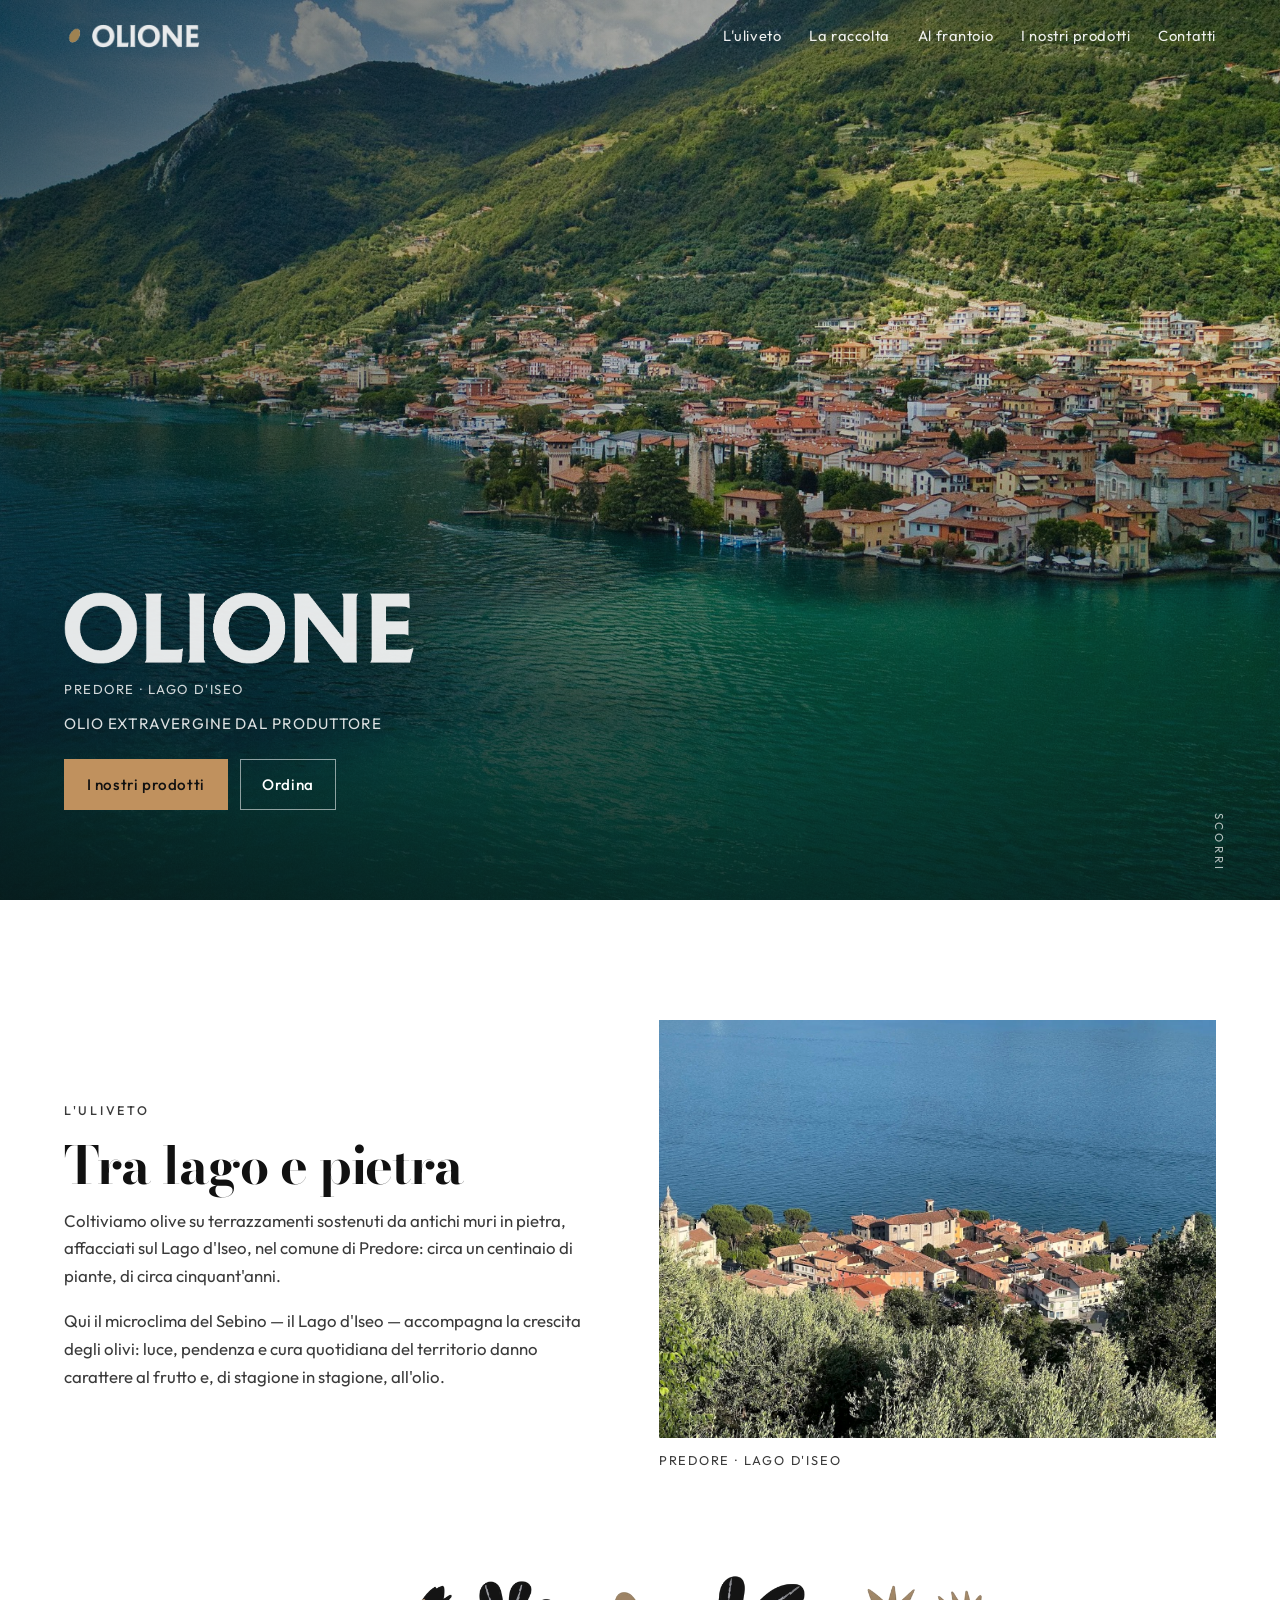
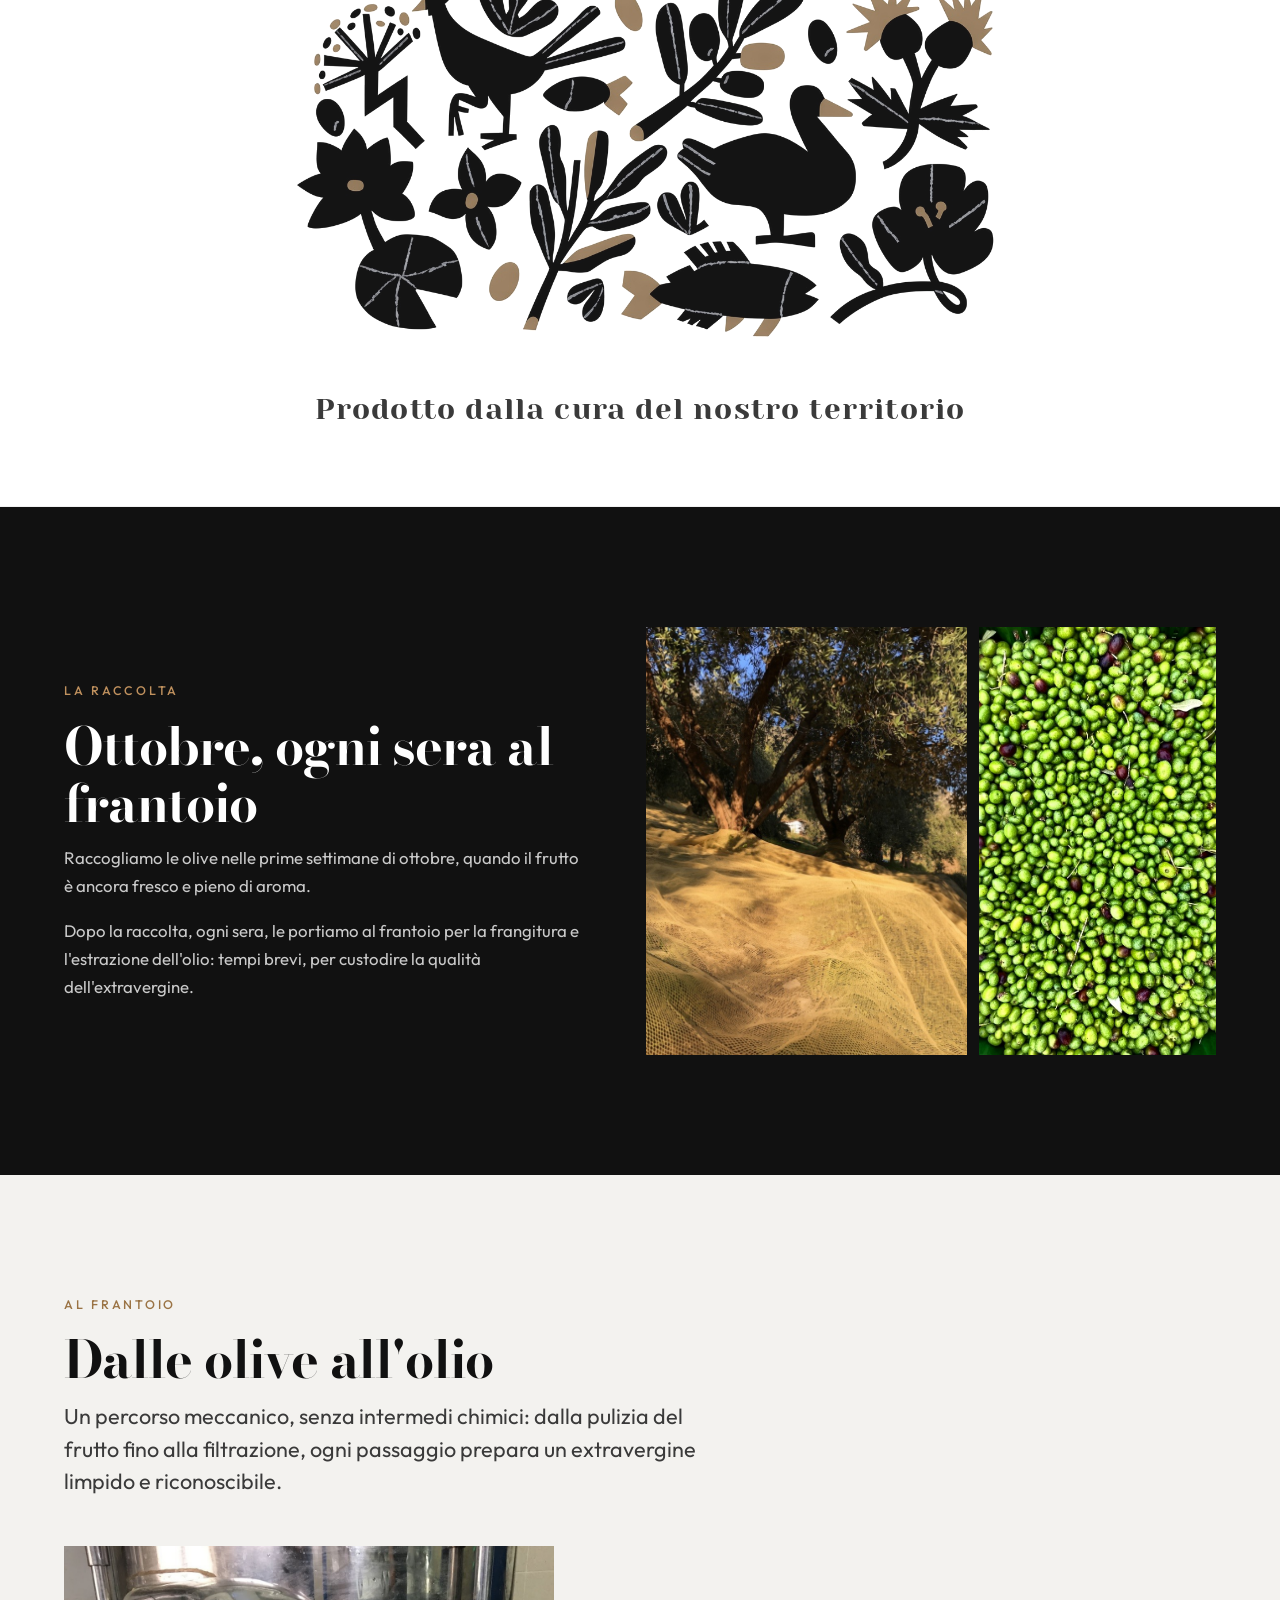
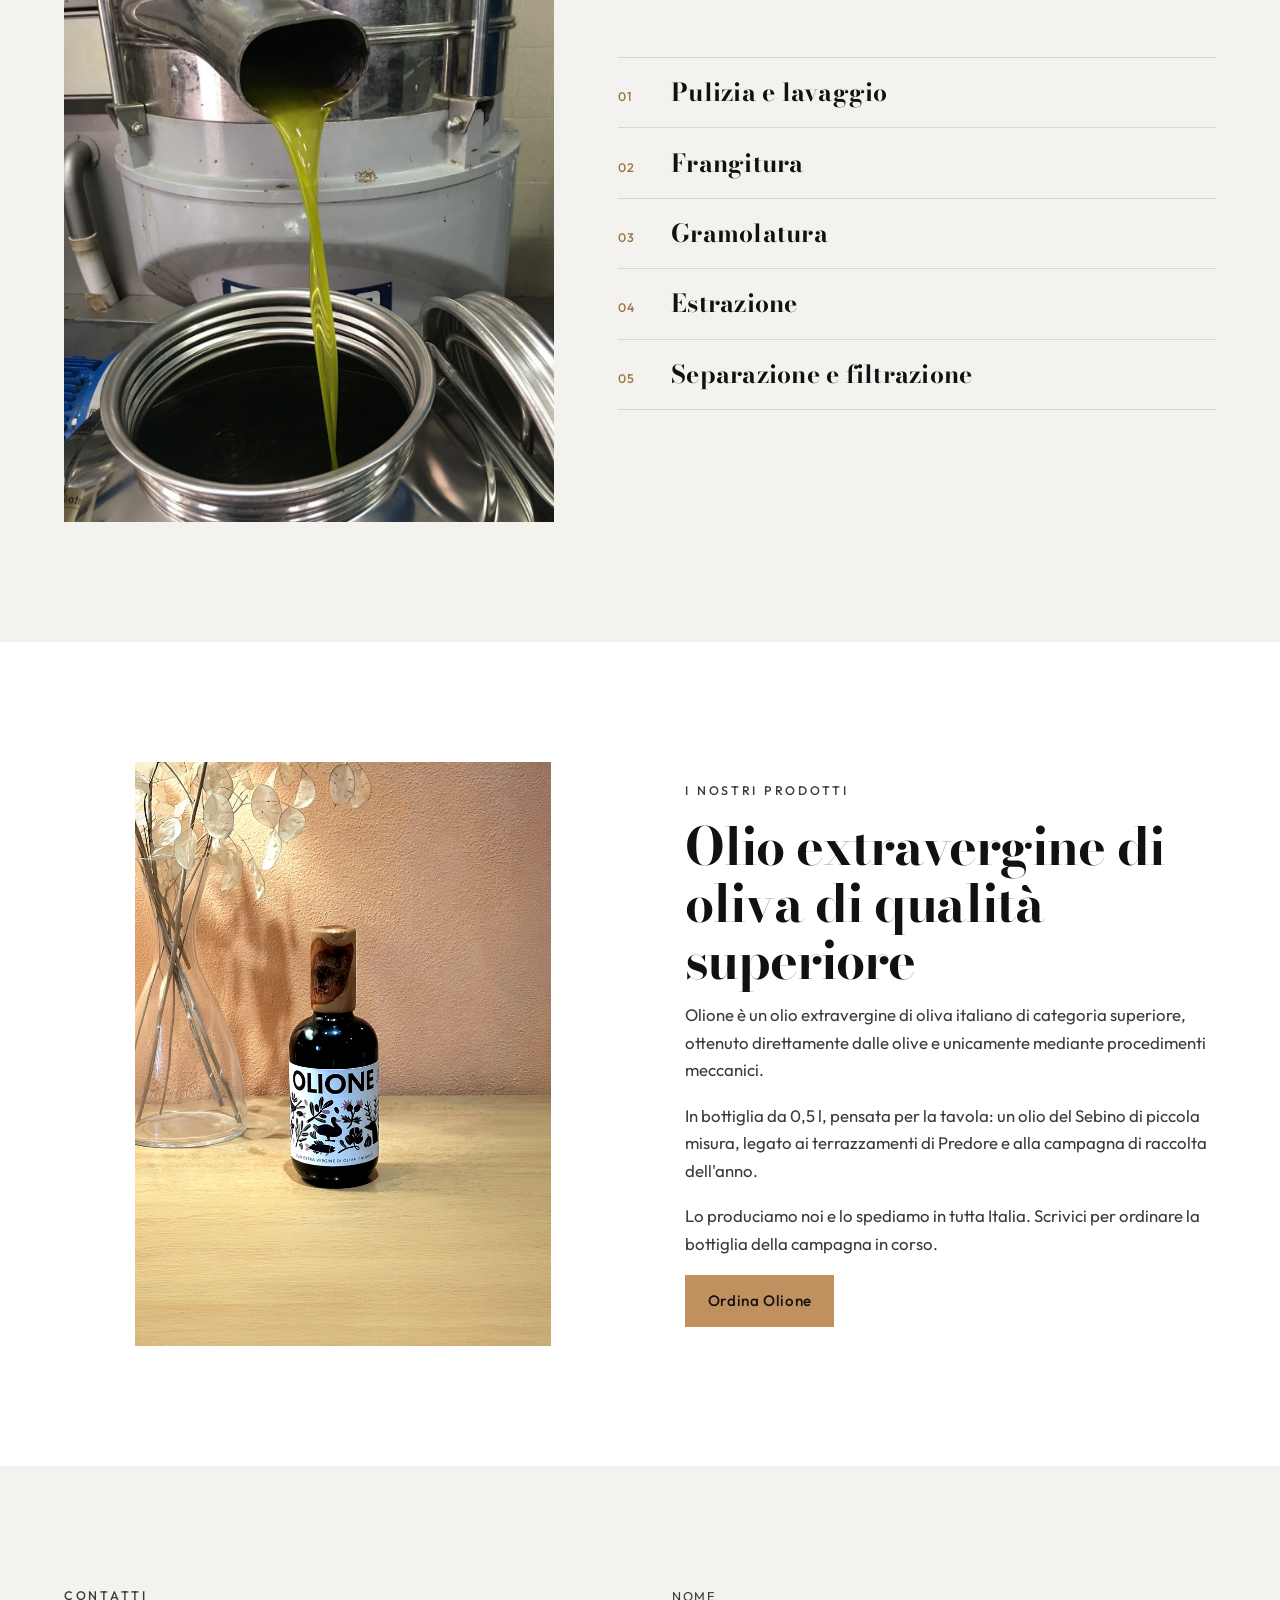
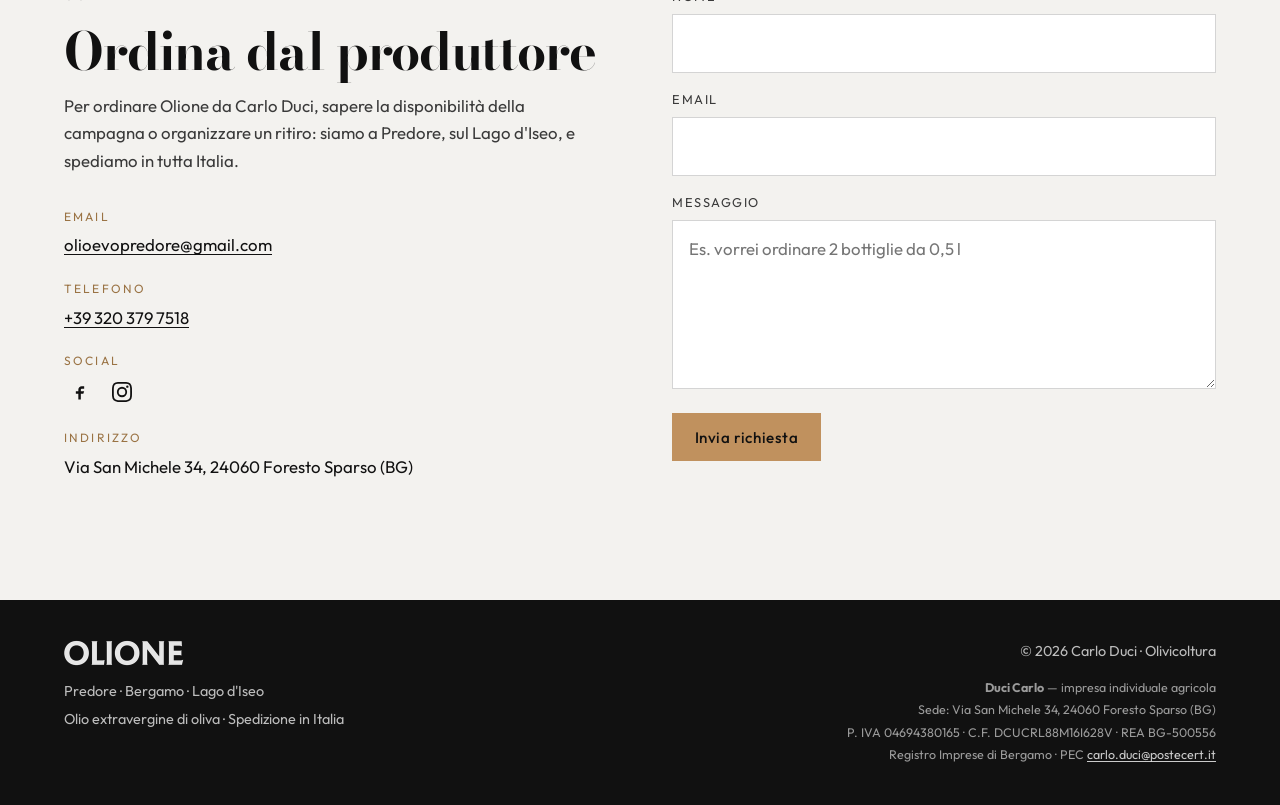
==== commit 1cbafc5c: "Connect the contact form to Formspree and update the footer place line. Co-authored-by: Cursor <curs" ====
--- a/index.html
+++ b/index.html
@@ -418,7 +418,7 @@
             <form
               class="contact-form reveal"
               style="--delay: 0.12s"
-              action="https://formspree.io/f/YOUR_FORM_ID"
+              action="https://formspree.io/f/xvkzggyo"
               method="POST"
               data-contact-form
             >
@@ -466,7 +466,7 @@
             width="220"
             height="48"
           />
-          <p>Predore · Lago d'Iseo</p>
+          <p>Predore · Bergamo · Lago d'Iseo</p>
           <p>Olio extravergine di oliva · Spedizione in Italia</p>
         </div>
         <div class="footer-meta">
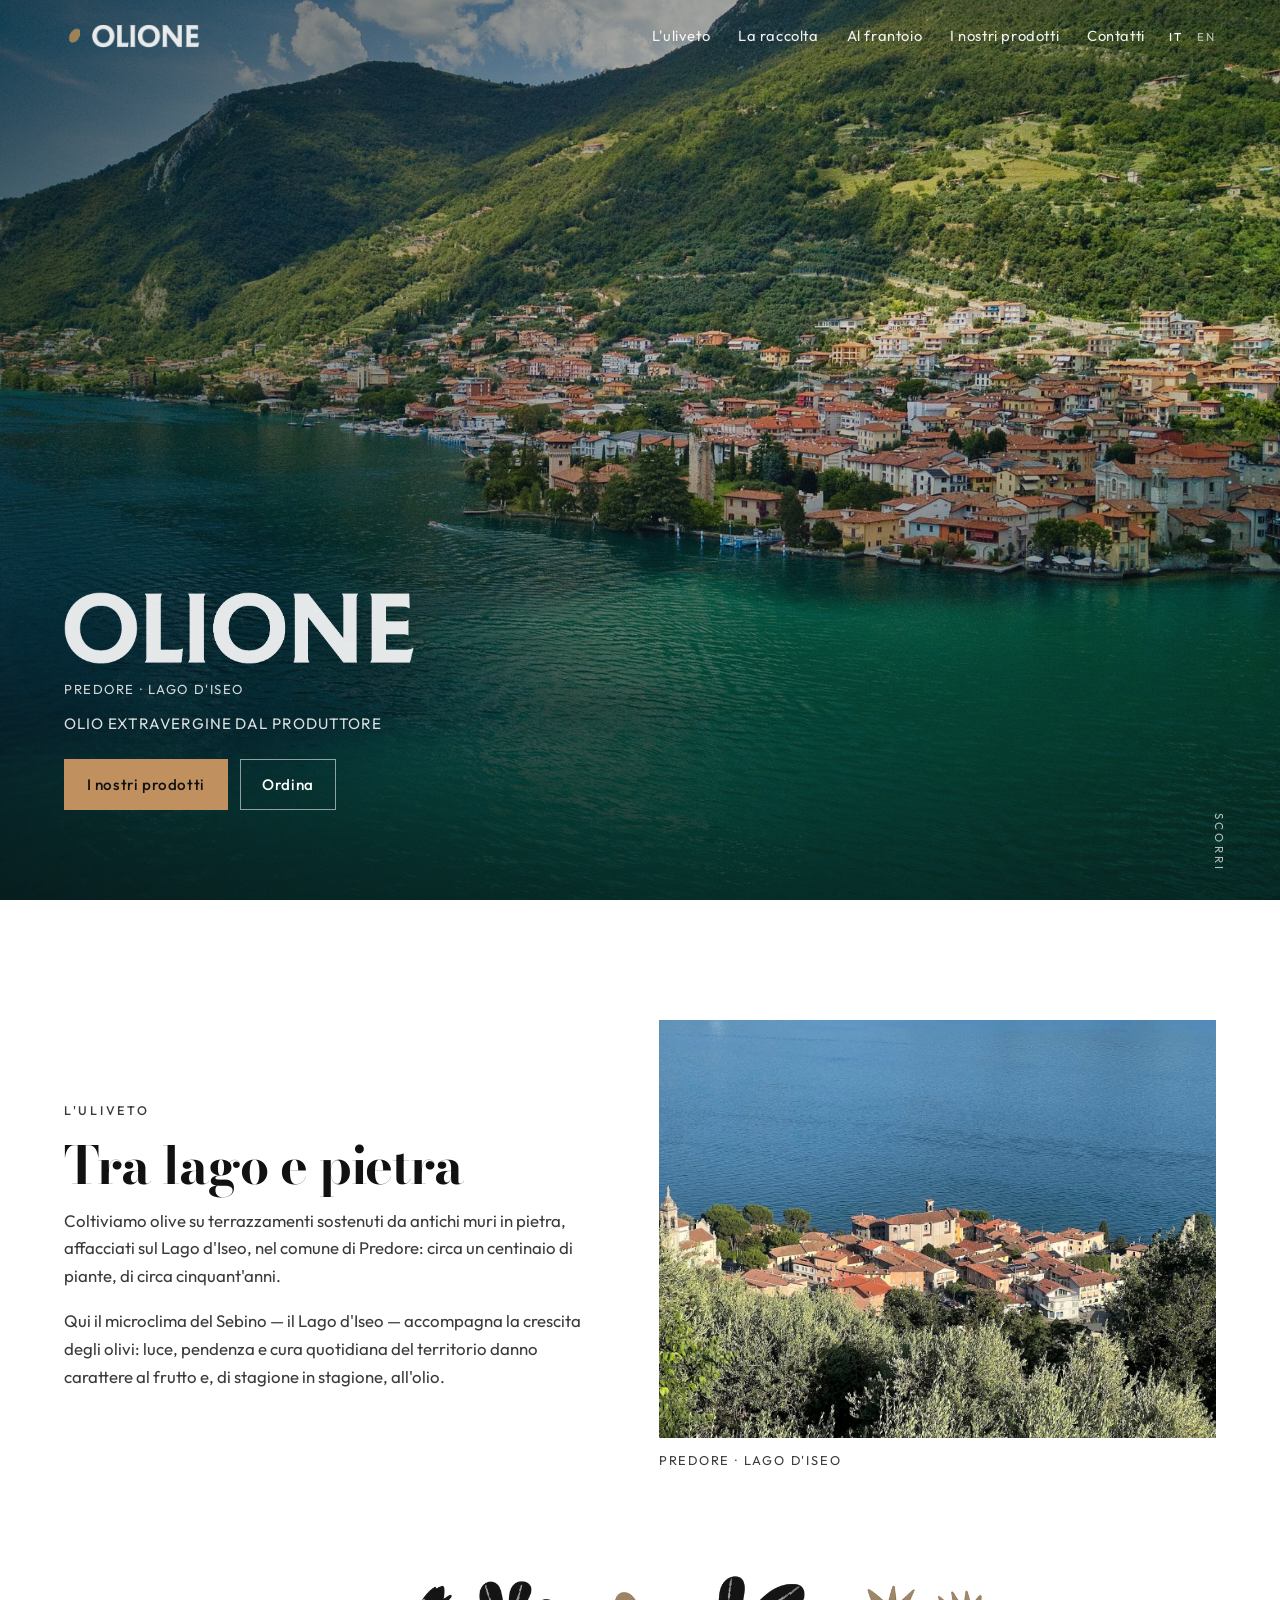
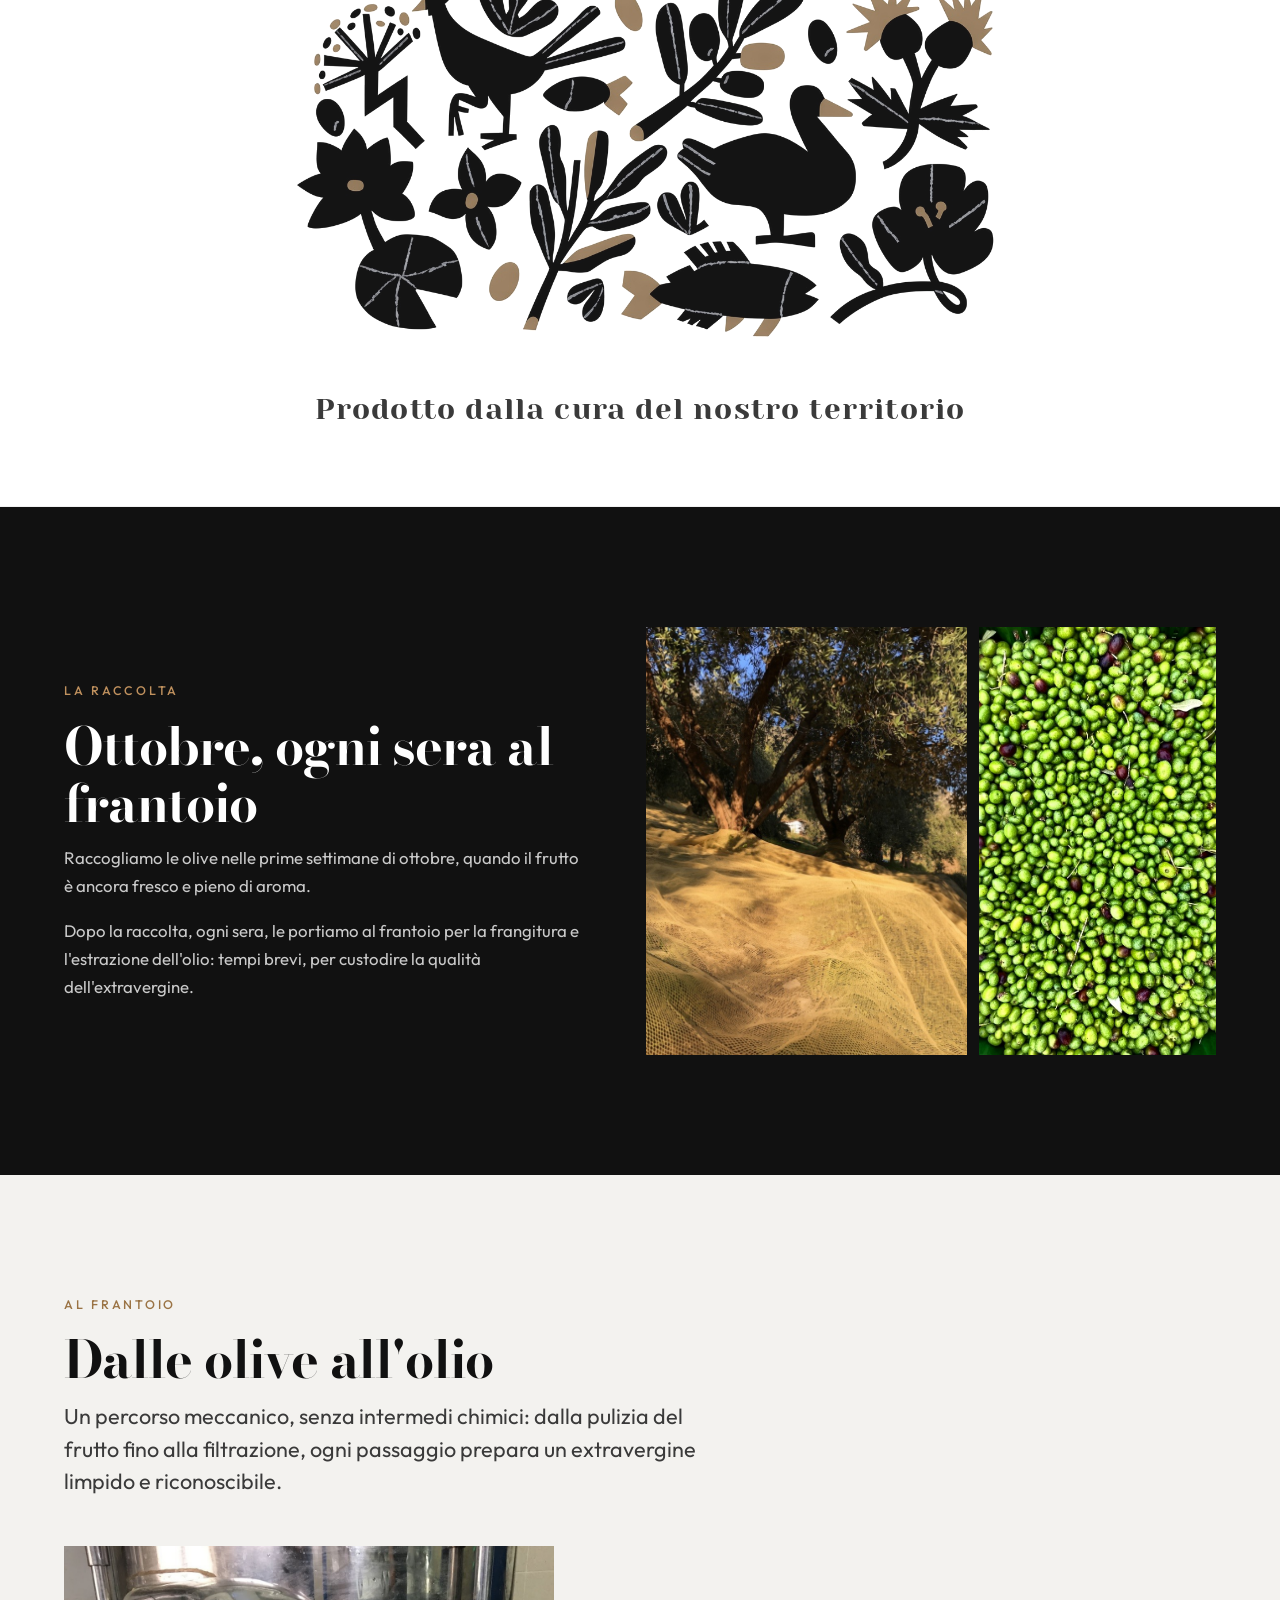
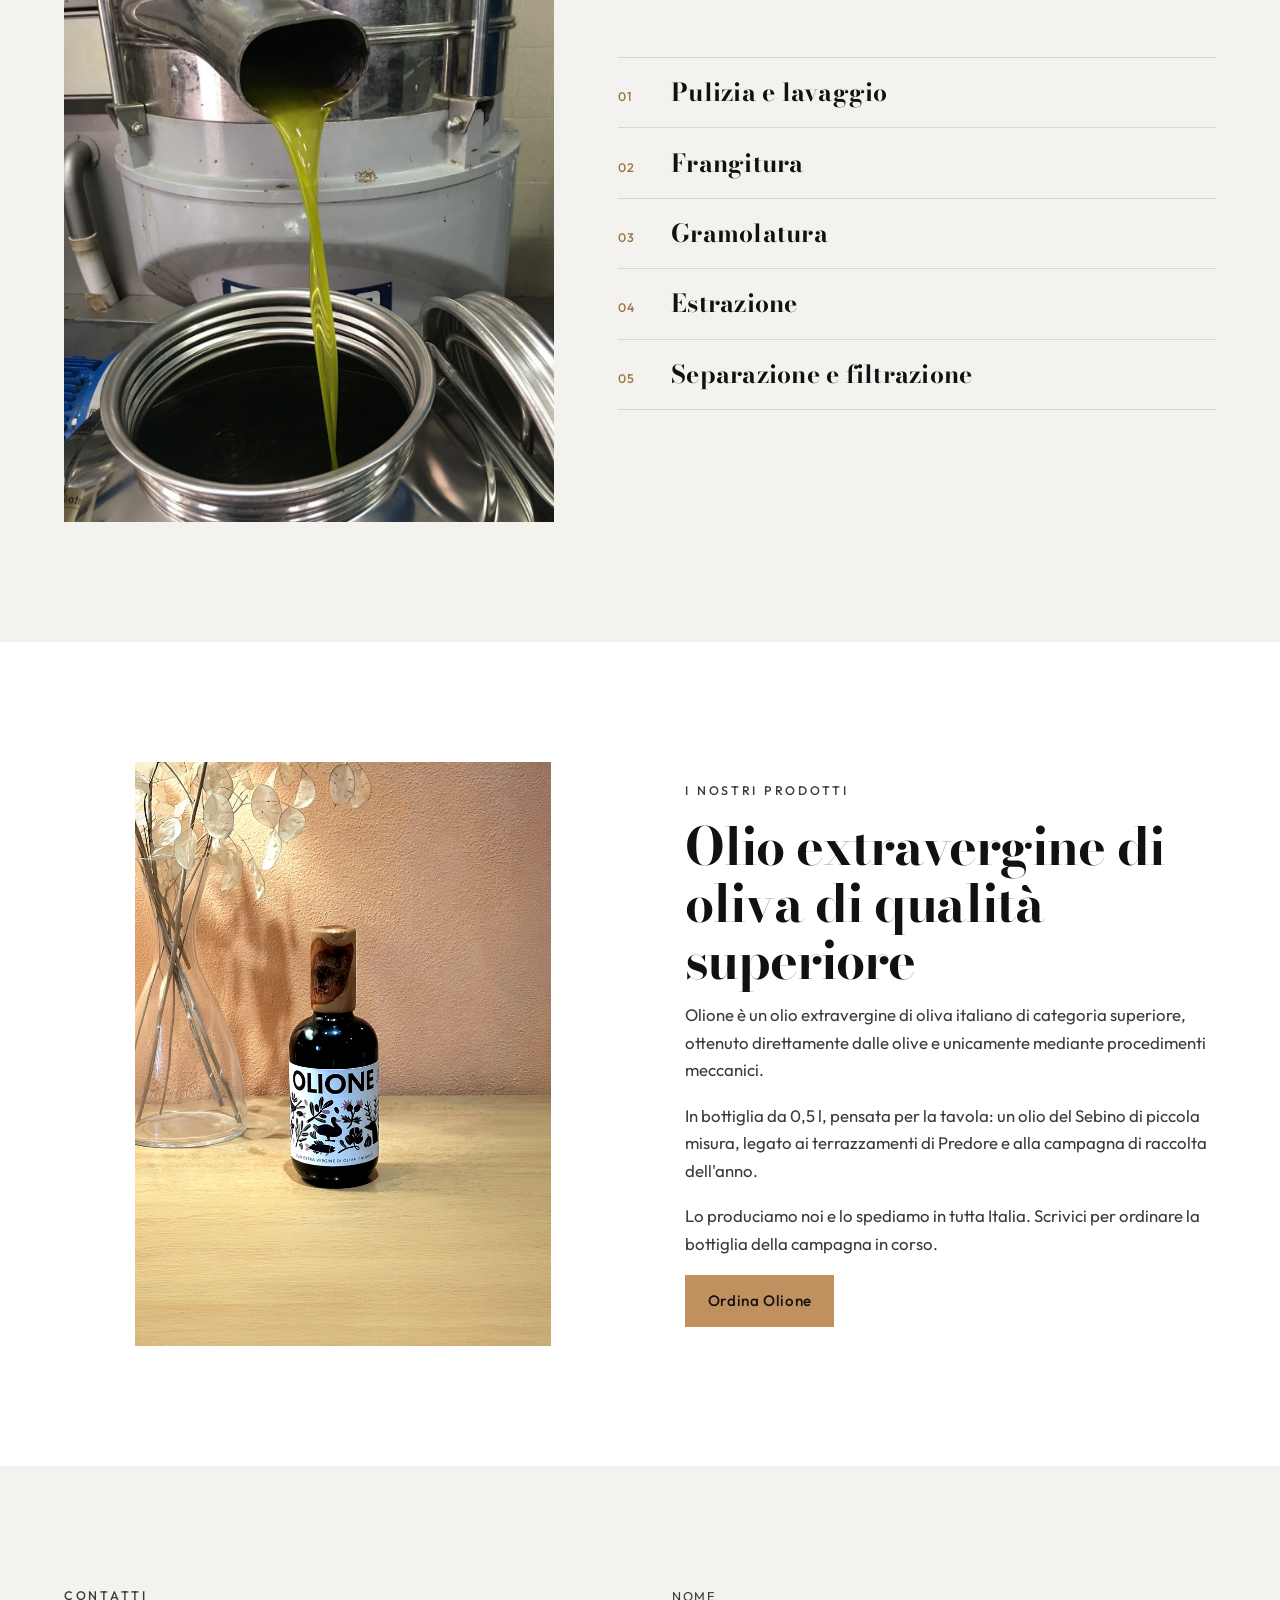
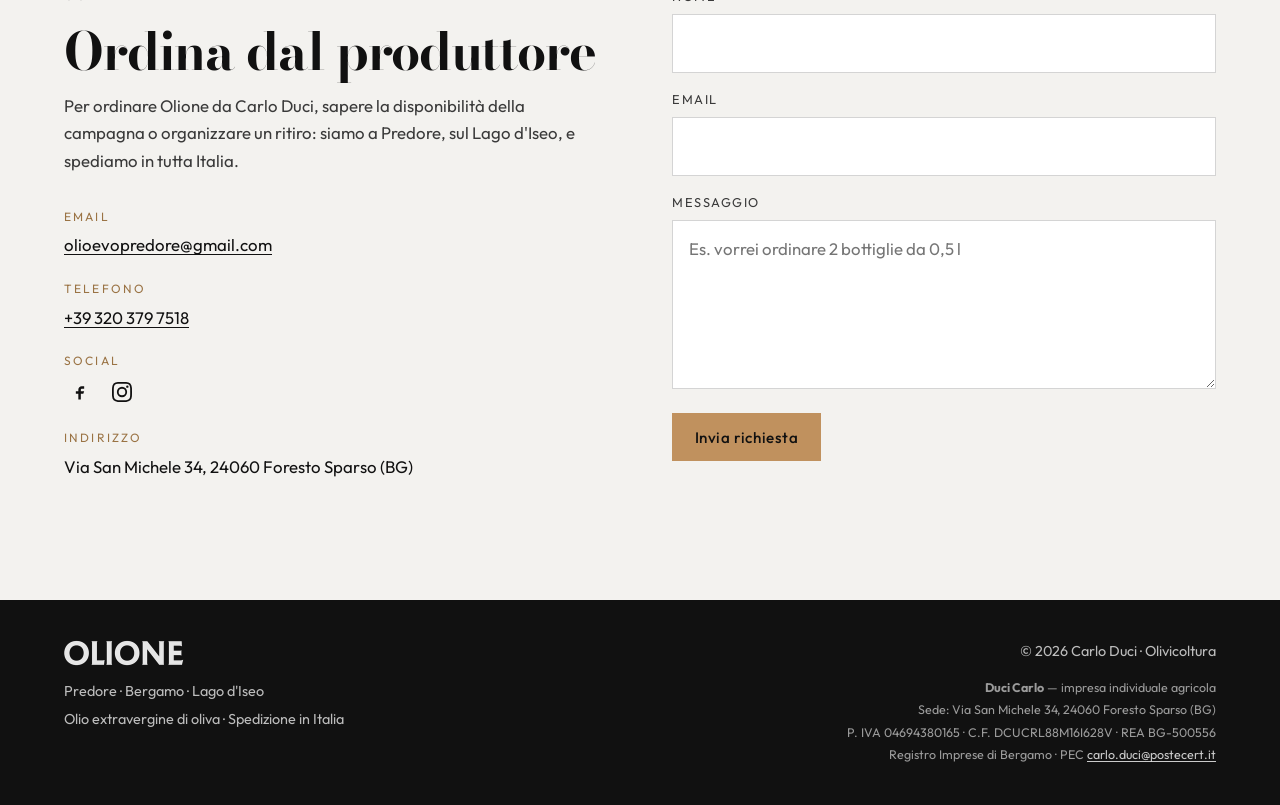
==== commit bdb922d2: "Add a minimal IT/EN language switch with full English copy. Co-authored-by: Cursor <cursoragent@curs" ====
--- a/index.html
+++ b/index.html
@@ -10,6 +10,18 @@
     />
     <meta name="robots" content="index,follow,max-image-preview:large" />
     <link rel="canonical" href="https://www.olioevopredore.it/" />
+    <link rel="alternate" hreflang="it" href="https://www.olioevopredore.it/" />
+    <link
+      rel="alternate"
+      hreflang="en"
+      href="https://www.olioevopredore.it/?lang=en"
+    />
+    <link
+      rel="alternate"
+      hreflang="x-default"
+      href="https://www.olioevopredore.it/"
+    />
+    <meta property="og:locale:alternate" content="en_GB" />
     <link
       rel="describedby"
       href="https://www.olioevopredore.it/llms.txt"
@@ -126,7 +138,7 @@
     </script>
   </head>
   <body>
-    <a class="skip-link" href="#contenuto">Vai al contenuto</a>
+    <a class="skip-link" href="#contenuto" data-i18n="skip">Vai al contenuto</a>
 
     <header class="site-header" data-header>
       <div class="header-inner">
@@ -155,32 +167,40 @@
             aria-hidden="true"
           />
         </a>
-        <nav class="nav" aria-label="Principale">
-          <a href="#uliveto">L'uliveto</a>
-          <a href="#raccolta">La raccolta</a>
-          <a href="#frantoio">Al frantoio</a>
-          <a href="#prodotti">I nostri prodotti</a>
-          <a href="#contatti">Contatti</a>
+        <nav class="nav" data-i18n-aria="nav.label" aria-label="Principale">
+          <a href="#uliveto" data-i18n="nav.grove">L'uliveto</a>
+          <a href="#raccolta" data-i18n="nav.harvest">La raccolta</a>
+          <a href="#frantoio" data-i18n="nav.mill">Al frantoio</a>
+          <a href="#prodotti" data-i18n="nav.products">I nostri prodotti</a>
+          <a href="#contatti" data-i18n="nav.contact">Contatti</a>
         </nav>
-        <button class="nav-toggle" type="button" aria-expanded="false" aria-controls="mobile-nav" data-nav-toggle>
-          <span class="nav-toggle-line"></span>
-          <span class="sr-only">Menu</span>
-        </button>
+        <div class="header-tools">
+          <nav class="lang" data-i18n-aria="lang.label" aria-label="Lingua">
+            <a href="?lang=it" hreflang="it" lang="it" data-lang-switch="it">IT</a>
+            <span class="lang-sep" aria-hidden="true">·</span>
+            <a href="?lang=en" hreflang="en" lang="en" data-lang-switch="en">EN</a>
+          </nav>
+          <button class="nav-toggle" type="button" aria-expanded="false" aria-controls="mobile-nav" data-nav-toggle>
+            <span class="nav-toggle-line"></span>
+            <span class="sr-only" data-i18n="nav.menu">Menu</span>
+          </button>
+        </div>
       </div>
       <div class="mobile-nav" id="mobile-nav" data-mobile-nav hidden>
-        <a href="#uliveto">L'uliveto</a>
-        <a href="#raccolta">La raccolta</a>
-        <a href="#frantoio">Al frantoio</a>
-        <a href="#prodotti">I nostri prodotti</a>
-        <a href="#contatti">Contatti</a>
+        <a href="#uliveto" data-i18n="nav.grove">L'uliveto</a>
+        <a href="#raccolta" data-i18n="nav.harvest">La raccolta</a>
+        <a href="#frantoio" data-i18n="nav.mill">Al frantoio</a>
+        <a href="#prodotti" data-i18n="nav.products">I nostri prodotti</a>
+        <a href="#contatti" data-i18n="nav.contact">Contatti</a>
       </div>
     </header>
 
     <main id="top">
-      <section class="hero" aria-label="Home page">
+      <section class="hero" data-i18n-aria="hero.label" aria-label="Home page">
         <div class="hero-media" data-hero-media>
           <img
             src="assets/photos/hero-predore.jpg"
+            data-i18n-alt="hero.alt"
             alt="Predore affacciata sul Lago d'Iseo"
             width="2400"
             height="1242"
@@ -199,16 +219,16 @@
                 fetchpriority="high"
               />
             </p>
-            <p class="hero-place">Predore · Lago d'Iseo</p>
-            <h1 class="hero-kicker">Olio extravergine dal produttore</h1>
+            <p class="hero-place" data-i18n="hero.place">Predore · Lago d'Iseo</p>
+            <h1 class="hero-kicker" data-i18n="hero.kicker">Olio extravergine dal produttore</h1>
           </div>
           <div class="hero-actions">
-            <a class="btn btn-primary" href="#prodotti">I nostri prodotti</a>
-            <a class="btn btn-ghost" href="#contatti">Ordina</a>
+            <a class="btn btn-primary" href="#prodotti" data-i18n="hero.ctaProducts">I nostri prodotti</a>
+            <a class="btn btn-ghost" href="#contatti" data-i18n="hero.ctaOrder">Ordina</a>
           </div>
         </div>
         <div class="hero-scroll" aria-hidden="true">
-          <span>Scorri</span>
+          <span data-i18n="hero.scroll">Scorri</span>
         </div>
       </section>
 
@@ -216,14 +236,14 @@
         <section class="section territory" id="uliveto">
           <div class="section-grid">
             <div class="section-copy reveal">
-              <p class="eyebrow">L'uliveto</p>
-              <h2>Tra lago e pietra</h2>
-              <p>
+              <p class="eyebrow" data-i18n="grove.eyebrow">L'uliveto</p>
+              <h2 data-i18n="grove.title">Tra lago e pietra</h2>
+              <p data-i18n="grove.p1">
                 Coltiviamo olive su terrazzamenti sostenuti da antichi muri in pietra,
                 affacciati sul Lago d'Iseo, nel comune di Predore: circa un centinaio
                 di piante, di circa cinquant'anni.
               </p>
-              <p>
+              <p data-i18n="grove.p2">
                 Qui il microclima del Sebino — il Lago d'Iseo — accompagna la crescita
                 degli olivi: luce, pendenza e cura quotidiana del territorio danno
                 carattere al frutto e, di stagione in stagione, all'olio.
@@ -232,17 +252,18 @@
             <figure class="section-figure reveal" style="--delay: 0.12s">
               <img
                 src="assets/photos/uliveto.jpg"
+                data-i18n-alt="grove.alt"
                 alt="Predore e il Lago d'Iseo visti tra gli olivi"
                 width="1360"
                 height="1020"
                 loading="lazy"
               />
-              <figcaption>Predore · Lago d'Iseo</figcaption>
+              <figcaption data-i18n="grove.caption">Predore · Lago d'Iseo</figcaption>
             </figure>
           </div>
         </section>
 
-        <section class="strip reveal" aria-label="Promessa di marca">
+        <section class="strip reveal" data-i18n-aria="strip.label" aria-label="Promessa di marca">
           <img
             class="strip-art"
             src="assets/brand/illustration.png"
@@ -251,19 +272,19 @@
             height="720"
             loading="lazy"
           />
-          <p class="strip-script">Prodotto dalla cura del nostro territorio</p>
+          <p class="strip-script" data-i18n="strip.text">Prodotto dalla cura del nostro territorio</p>
         </section>
 
         <section class="section care" id="raccolta">
           <div class="care-band">
             <div class="care-copy reveal">
-              <p class="eyebrow">La raccolta</p>
-              <h2>Ottobre, ogni sera al frantoio</h2>
-              <p>
+              <p class="eyebrow" data-i18n="harvest.eyebrow">La raccolta</p>
+              <h2 data-i18n="harvest.title">Ottobre, ogni sera al frantoio</h2>
+              <p data-i18n="harvest.p1">
                 Raccogliamo le olive nelle prime settimane di ottobre, quando il frutto
                 è ancora fresco e pieno di aroma.
               </p>
-              <p>
+              <p data-i18n="harvest.p2">
                 Dopo la raccolta, ogni sera, le portiamo al frantoio per la frangitura
                 e l'estrazione dell'olio: tempi brevi, per custodire la qualità
                 dell'extravergine.
@@ -272,6 +293,7 @@
             <div class="care-images reveal" style="--delay: 0.1s">
               <img
                 src="assets/photos/raccolta.jpg"
+                data-i18n-alt="harvest.altNets"
                 alt="Reti di raccolta stese sotto gli olivi"
                 width="1600"
                 height="696"
@@ -279,6 +301,7 @@
               />
               <img
                 src="assets/photos/raccolta-olive.jpg"
+                data-i18n-alt="harvest.altOlives"
                 alt="Olive appena raccolte, pronte per il frantoio"
                 width="765"
                 height="1020"
@@ -290,9 +313,9 @@
 
         <section class="section product" id="frantoio">
           <div class="product-intro reveal">
-            <p class="eyebrow">Al frantoio</p>
-            <h2>Dalle olive all'olio</h2>
-            <p class="lead">
+            <p class="eyebrow" data-i18n="mill.eyebrow">Al frantoio</p>
+            <h2 data-i18n="mill.title">Dalle olive all'olio</h2>
+            <p class="lead" data-i18n="mill.lead">
               Un percorso meccanico, senza intermedi chimici: dalla pulizia del frutto
               fino alla filtrazione, ogni passaggio prepara un extravergine limpido
               e riconoscibile.
@@ -302,6 +325,7 @@
             <div class="product-visual product-visual-light">
               <img
                 src="assets/photos/frantoio.jpg"
+                data-i18n-alt="mill.alt"
                 alt="Olio appena estratto al frantoio"
                 width="1200"
                 height="1600"
@@ -309,11 +333,11 @@
               />
             </div>
             <ol class="process-list">
-              <li>Pulizia e lavaggio</li>
-              <li>Frangitura</li>
-              <li>Gramolatura</li>
-              <li>Estrazione</li>
-              <li>Separazione e filtrazione</li>
+              <li data-i18n="mill.step1">Pulizia e lavaggio</li>
+              <li data-i18n="mill.step2">Frangitura</li>
+              <li data-i18n="mill.step3">Gramolatura</li>
+              <li data-i18n="mill.step4">Estrazione</li>
+              <li data-i18n="mill.step5">Separazione e filtrazione</li>
             </ol>
           </div>
         </section>
@@ -321,29 +345,30 @@
         <section class="section territory" id="prodotti">
           <div class="section-grid section-grid-reverse">
             <div class="section-copy reveal">
-              <p class="eyebrow">I nostri prodotti</p>
-              <h2>Olio extravergine di oliva di qualità superiore</h2>
-              <p>
+              <p class="eyebrow" data-i18n="products.eyebrow">I nostri prodotti</p>
+              <h2 data-i18n="products.title">Olio extravergine di oliva di qualità superiore</h2>
+              <p data-i18n="products.p1">
                 Olione è un olio extravergine di oliva italiano di categoria superiore,
                 ottenuto direttamente dalle olive e unicamente mediante procedimenti
                 meccanici.
               </p>
-              <p>
+              <p data-i18n="products.p2">
                 In bottiglia da 0,5&nbsp;l, pensata per la tavola: un olio del Sebino
                 di piccola misura, legato ai terrazzamenti di Predore e alla
                 campagna di raccolta dell'anno.
               </p>
-              <p>
+              <p data-i18n="products.p3">
                 Lo produciamo noi e lo spediamo in tutta Italia. Scrivici per
                 ordinare la bottiglia della campagna in corso.
               </p>
               <p>
-                <a class="btn btn-primary" href="#contatti">Ordina Olione</a>
+                <a class="btn btn-primary" href="#contatti" data-i18n="products.cta">Ordina Olione</a>
               </p>
             </div>
             <figure class="section-figure section-figure-portrait reveal" style="--delay: 0.12s">
               <img
                 src="assets/photos/prodotti.jpg"
+                data-i18n-alt="products.alt"
                 alt="Bottiglia Olione di olio extravergine di oliva da Predore, Lago d'Iseo"
                 width="820"
                 height="1152"
@@ -356,28 +381,28 @@
         <section class="section contact" id="contatti">
           <div class="contact-inner">
             <div class="contact-copy reveal">
-              <p class="eyebrow">Contatti</p>
-              <h2>Ordina dal produttore</h2>
-              <p>
+              <p class="eyebrow" data-i18n="contact.eyebrow">Contatti</p>
+              <h2 data-i18n="contact.title">Ordina dal produttore</h2>
+              <p data-i18n="contact.intro">
                 Per ordinare Olione da Carlo Duci, sapere la disponibilità della
                 campagna o organizzare un ritiro: siamo a Predore, sul Lago
                 d'Iseo, e spediamo in tutta Italia.
               </p>
               <dl class="contact-details">
                 <div>
-                  <dt>Email</dt>
+                  <dt data-i18n="contact.email">Email</dt>
                   <dd>
                     <a href="mailto:olioevopredore@gmail.com">olioevopredore@gmail.com</a>
                   </dd>
                 </div>
                 <div>
-                  <dt>Telefono</dt>
+                  <dt data-i18n="contact.phone">Telefono</dt>
                   <dd>
                     <a href="tel:+393203797518">+39 320 379 7518</a>
                   </dd>
                 </div>
                 <div>
-                  <dt>Social</dt>
+                  <dt data-i18n="contact.social">Social</dt>
                   <dd class="social-links">
                     <a
                       class="social-link"
@@ -410,7 +435,7 @@
                   </dd>
                 </div>
                 <div>
-                  <dt>Indirizzo</dt>
+                  <dt data-i18n="contact.address">Indirizzo</dt>
                   <dd>Via San Michele 34, 24060 Foresto Sparso (BG)</dd>
                 </div>
               </dl>
@@ -432,23 +457,24 @@
                 aria-hidden="true"
               />
               <label>
-                <span>Nome</span>
+                <span data-i18n="form.name">Nome</span>
                 <input type="text" name="name" autocomplete="name" required />
               </label>
               <label>
-                <span>Email</span>
+                <span data-i18n="form.email">Email</span>
                 <input type="email" name="email" autocomplete="email" required />
               </label>
               <label>
-                <span>Messaggio</span>
+                <span data-i18n="form.message">Messaggio</span>
                 <textarea
                   name="message"
                   rows="5"
                   required
+                  data-i18n-placeholder="form.placeholder"
                   placeholder="Es. vorrei ordinare 2 bottiglie da 0,5 l"
                 ></textarea>
               </label>
-              <button class="btn btn-primary" type="submit">Invia richiesta</button>
+              <button class="btn btn-primary" type="submit" data-i18n="form.submit">Invia richiesta</button>
               <p class="contact-status" data-contact-status hidden role="status"></p>
             </form>
           </div>
@@ -466,23 +492,25 @@
             width="220"
             height="48"
           />
-          <p>Predore · Bergamo · Lago d'Iseo</p>
-          <p>Olio extravergine di oliva · Spedizione in Italia</p>
+          <p data-i18n="footer.place">Predore · Bergamo · Lago d'Iseo</p>
+          <p data-i18n="footer.line">Olio extravergine di oliva · Spedizione in Italia</p>
         </div>
         <div class="footer-meta">
-          <p>© <span data-year></span> Carlo Duci · Olivicoltura</p>
+          <p>© <span data-year></span> <span data-i18n="footer.copyright">Carlo Duci · Olivicoltura</span></p>
           <address class="footer-legal">
             <p>
-              <strong>Duci Carlo</strong> — impresa individuale agricola
+              <strong>Duci Carlo</strong> —
+              <span data-i18n="legal.kind">impresa individuale agricola</span>
             </p>
             <p>
-              Sede: Via San Michele 34, 24060 Foresto Sparso (BG)
+              <span data-i18n="legal.seat">Sede</span>: Via San Michele 34, 24060 Foresto Sparso (BG)
             </p>
             <p>
               P. IVA 04694380165 · C.F. DCUCRL88M16I628V · REA BG-500556
             </p>
             <p>
-              Registro Imprese di Bergamo ·
+              <span data-i18n="legal.register">Registro Imprese di Bergamo</span>
+              ·
               PEC
               <a href="mailto:carlo.duci@postecert.it">carlo.duci@postecert.it</a>
             </p>
@@ -491,6 +519,7 @@
       </div>
     </footer>
 
+    <script src="js/i18n.js" defer></script>
     <script src="js/main.js" defer></script>
   </body>
 </html>
--- a/css/styles.css
+++ b/css/styles.css
@@ -77,6 +77,10 @@
   max-width: 16ch;
 }
 
+html[lang="en"] h2 {
+  max-width: 22ch;
+}
+
 p {
   margin: 0 0 1.1rem;
 }
@@ -236,6 +240,55 @@
 
 .nav a:hover {
   color: var(--gold);
+}
+
+.header-tools {
+  display: flex;
+  align-items: center;
+  gap: 0.85rem;
+  margin-left: auto;
+  flex: 0 0 auto;
+}
+
+.lang {
+  display: flex;
+  align-items: center;
+  gap: 0.4rem;
+  font-size: 0.72rem;
+  font-weight: 500;
+  letter-spacing: 0.16em;
+}
+
+.lang a {
+  color: rgba(255, 255, 255, 0.62);
+  text-decoration: none;
+}
+
+.lang a:hover,
+.lang a.is-active {
+  color: #fff;
+}
+
+.lang-sep {
+  color: rgba(255, 255, 255, 0.38);
+  letter-spacing: 0;
+}
+
+.site-header.is-scrolled .lang a,
+.site-header.is-open .lang a {
+  color: rgba(17, 17, 17, 0.38);
+}
+
+.site-header.is-scrolled .lang a:hover,
+.site-header.is-scrolled .lang a.is-active,
+.site-header.is-open .lang a:hover,
+.site-header.is-open .lang a.is-active {
+  color: var(--ink);
+}
+
+.site-header.is-scrolled .lang-sep,
+.site-header.is-open .lang-sep {
+  color: rgba(17, 17, 17, 0.28);
 }
 
 .nav-toggle {
@@ -305,6 +358,11 @@
 @media (min-width: 860px) {
   .nav {
     display: flex;
+    margin-left: auto;
+  }
+
+  .header-tools {
+    margin-left: 0;
   }
 
   .nav-toggle,
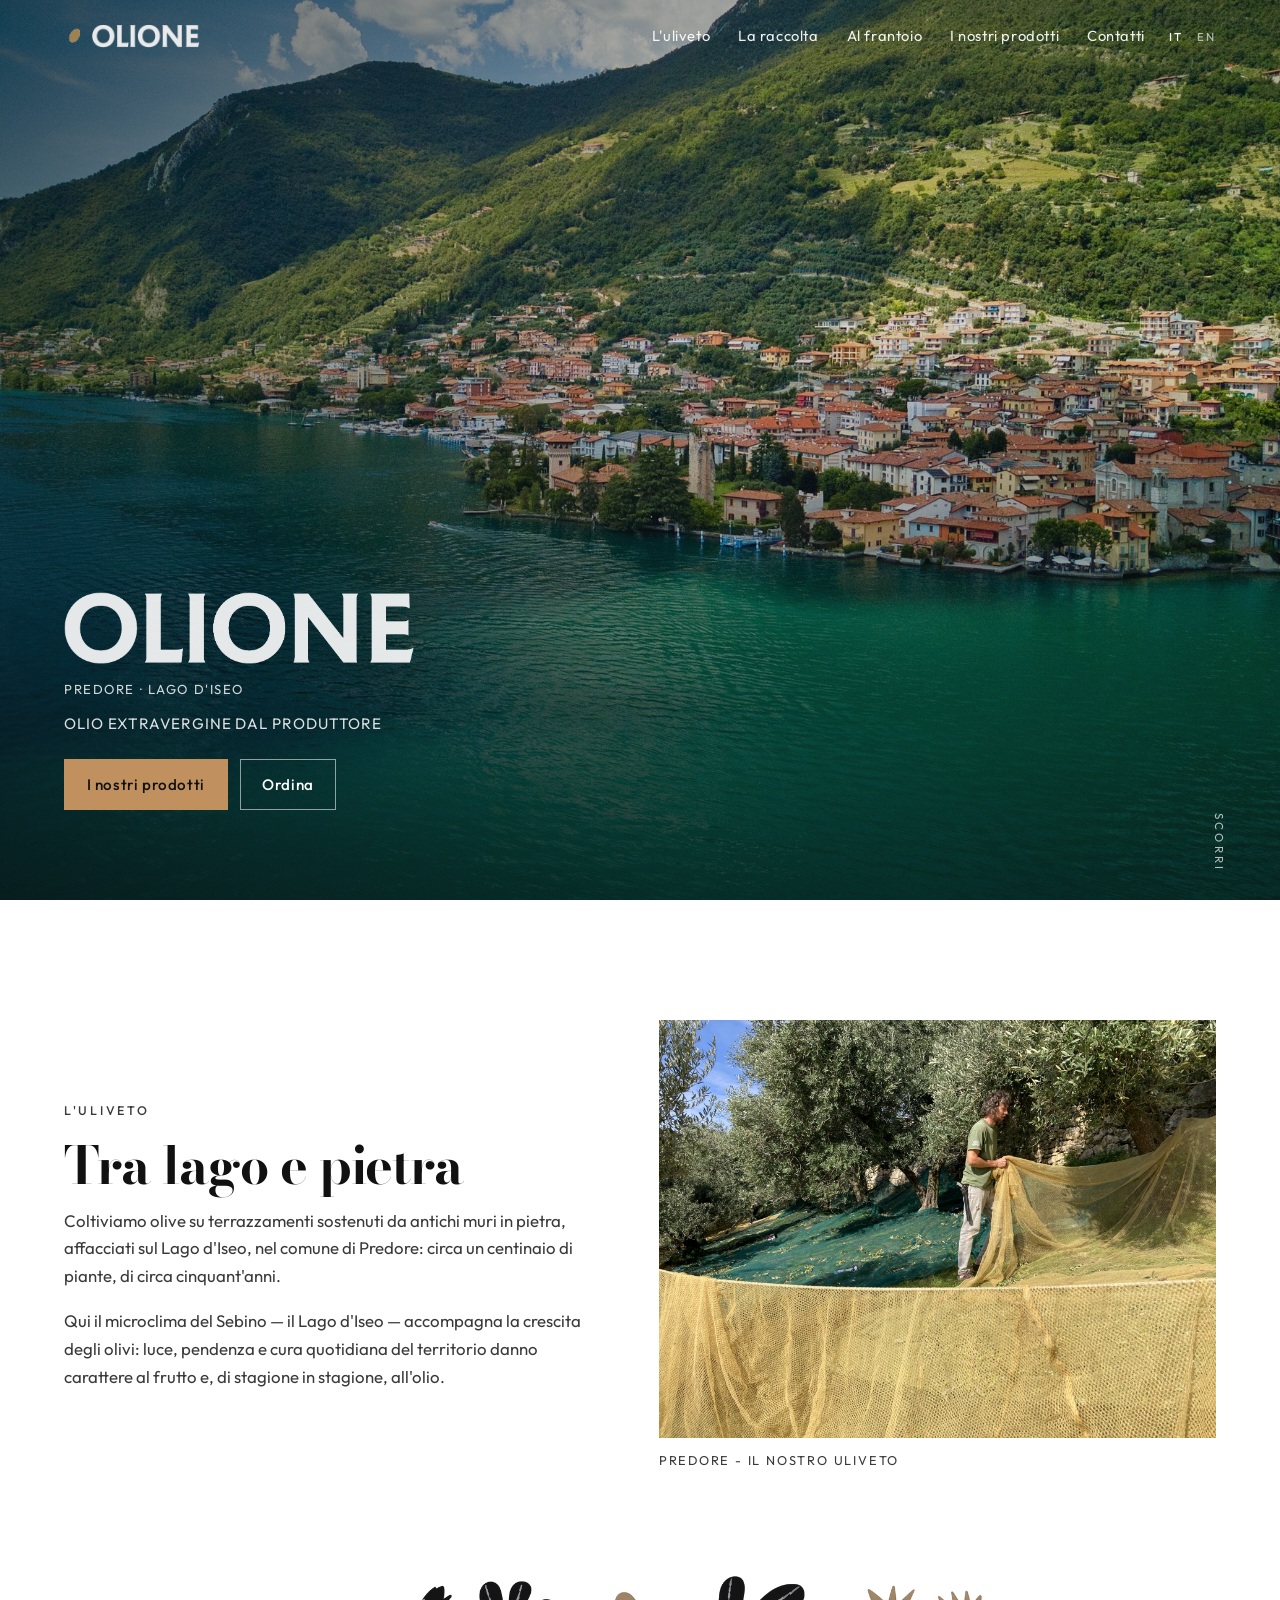
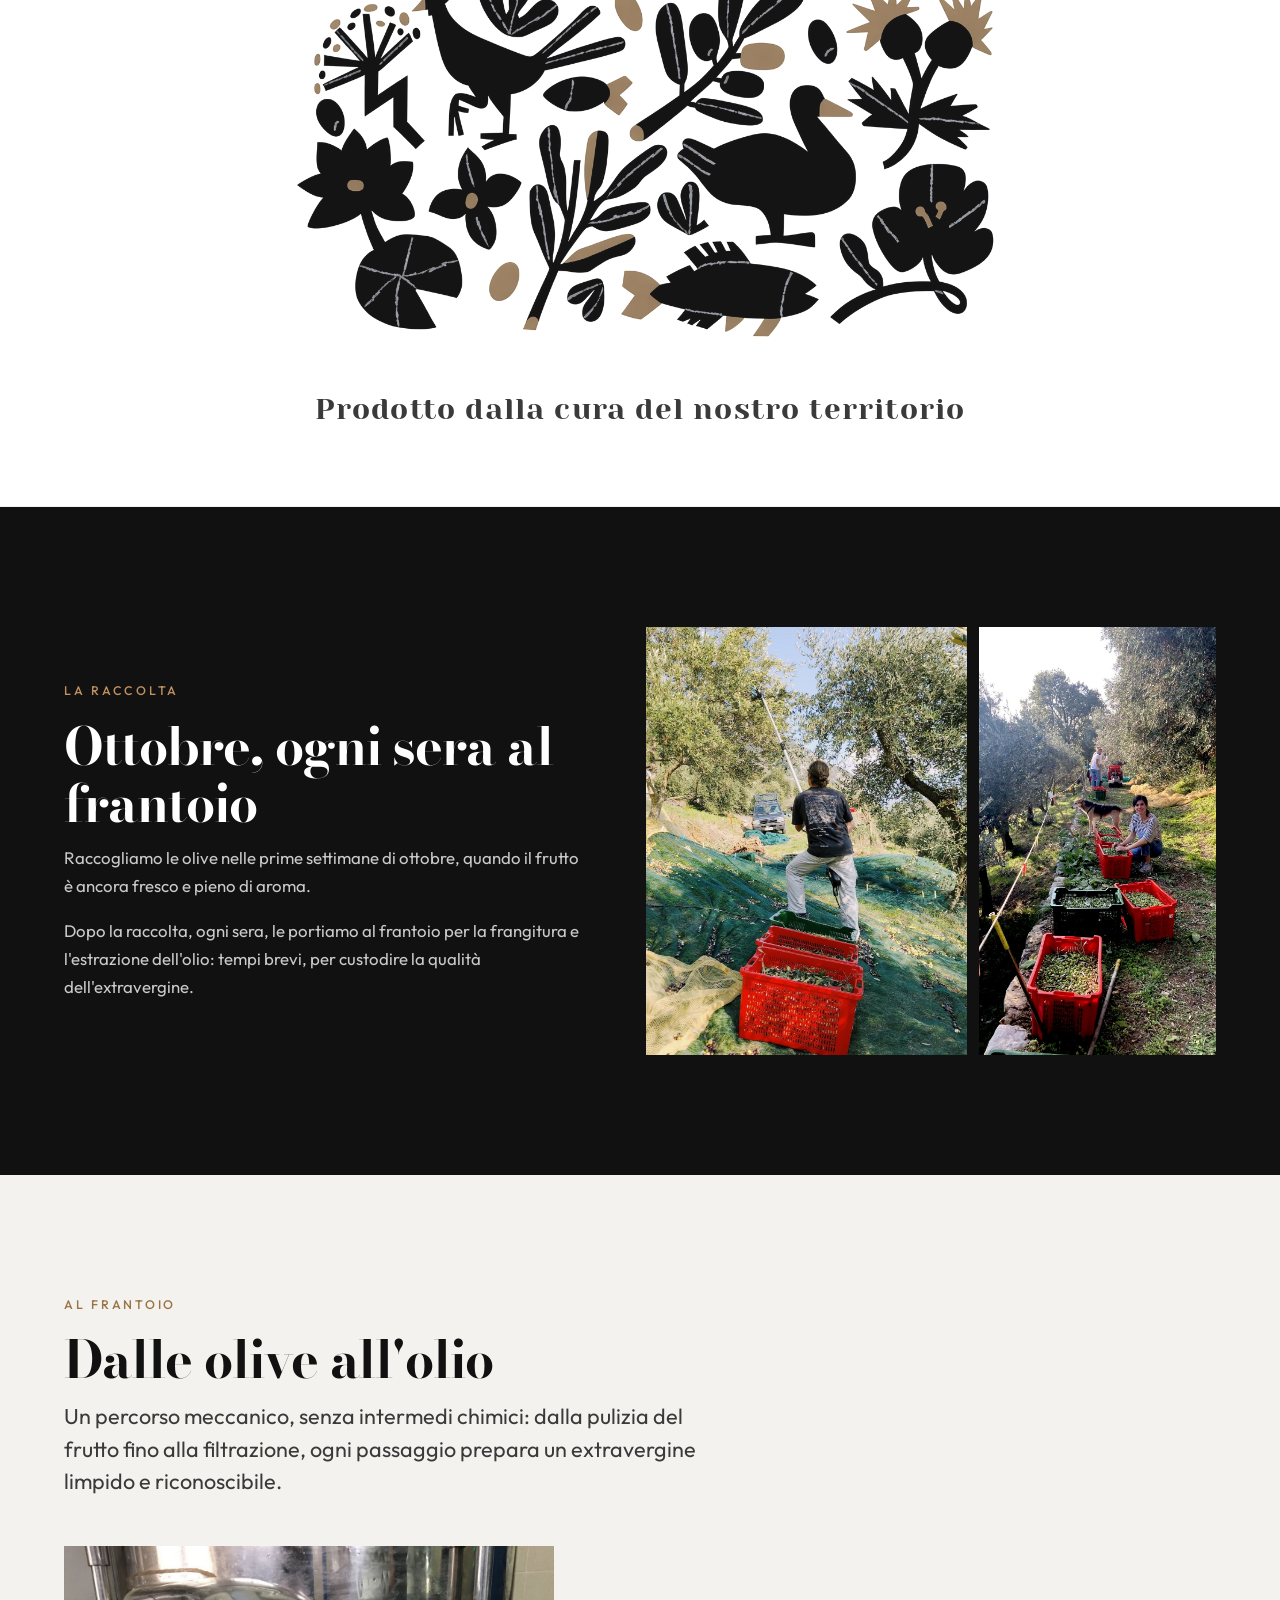
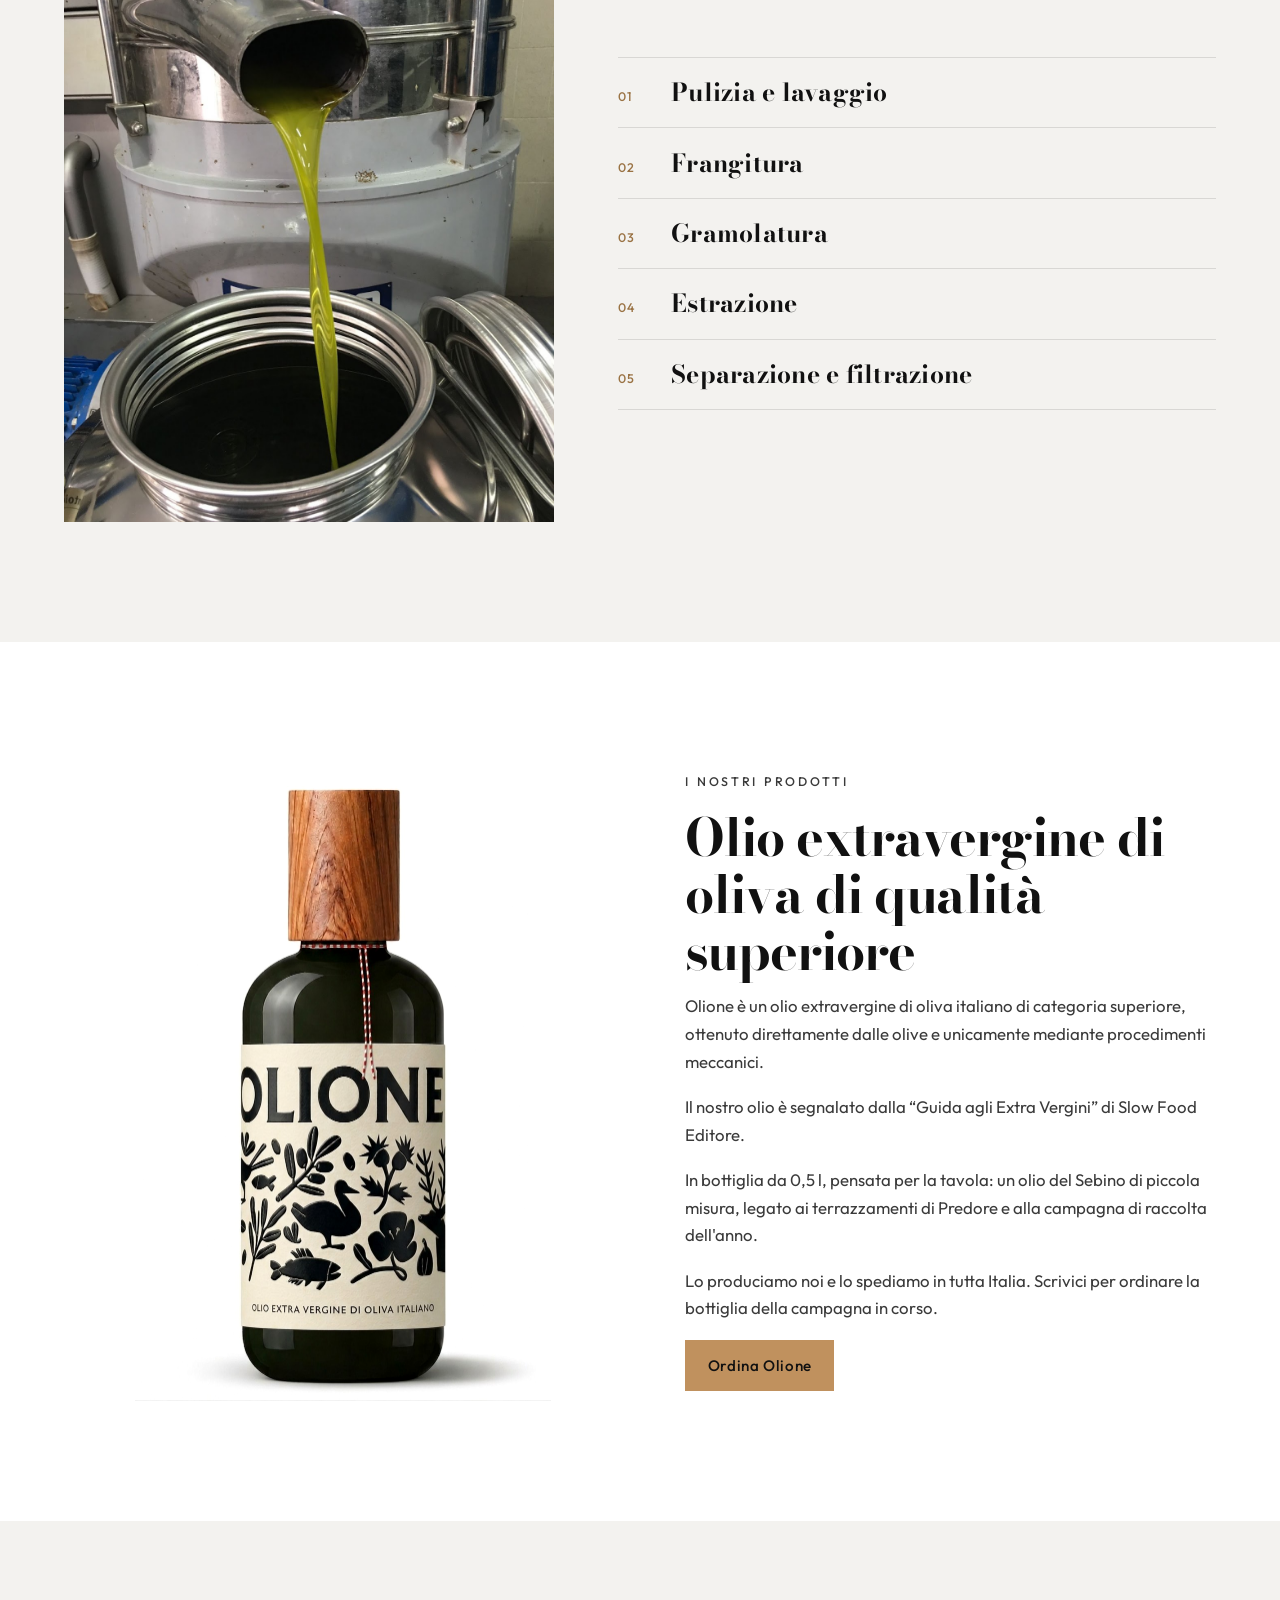
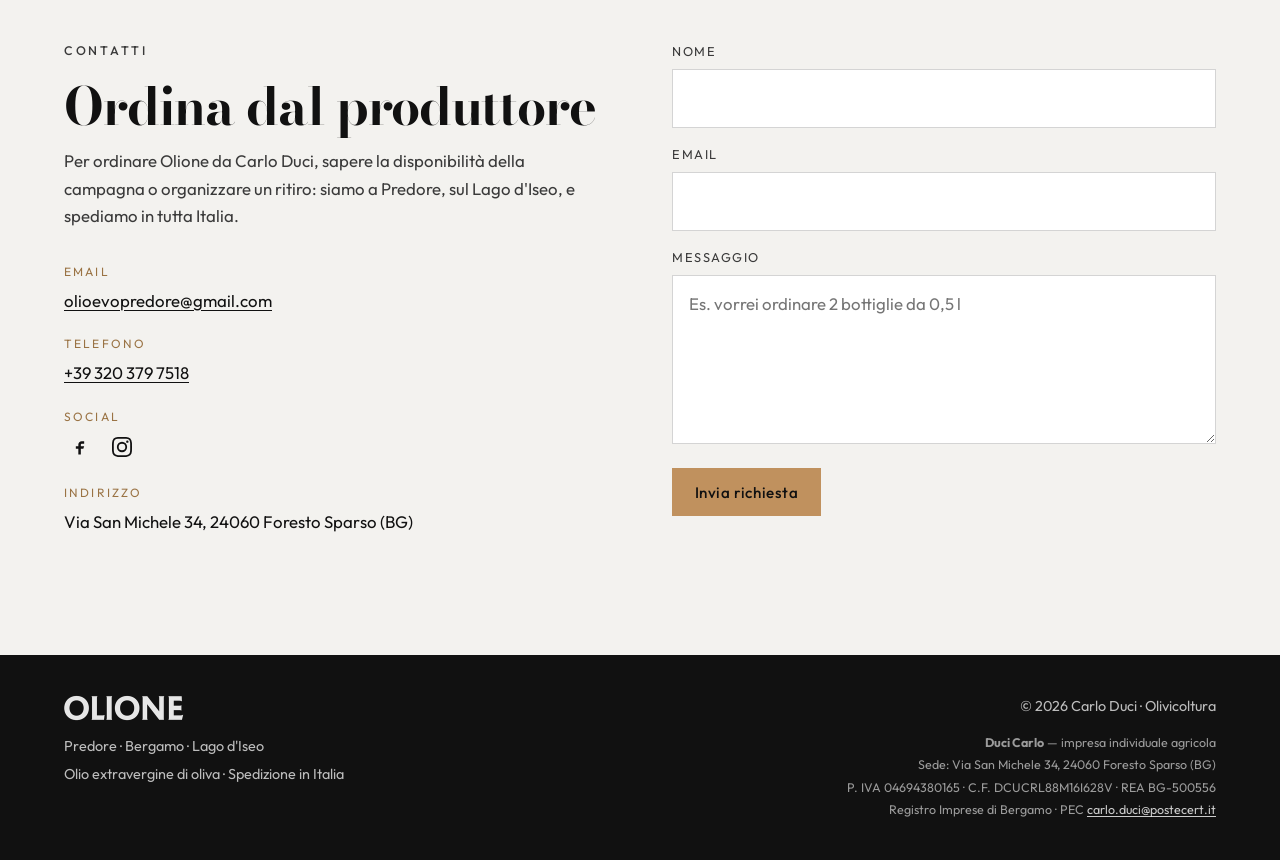
==== commit ac263d8d: "Replace harvest photos, rename images for SEO, and add the Slow Food mention. Co-authored-by: Cursor" ====
--- a/index.html
+++ b/index.html
@@ -40,7 +40,7 @@
     />
     <meta
       property="og:image"
-      content="https://www.olioevopredore.it/assets/photos/prodotti.jpg"
+      content="https://www.olioevopredore.it/assets/photos/olione-bottiglia-olio-extravergine.jpg"
     />
     <meta property="og:url" content="https://www.olioevopredore.it/" />
     <meta property="og:type" content="website" />
@@ -54,7 +54,7 @@
     />
     <meta
       name="twitter:image"
-      content="https://www.olioevopredore.it/assets/photos/prodotti.jpg"
+      content="https://www.olioevopredore.it/assets/photos/olione-bottiglia-olio-extravergine.jpg"
     />
     <meta name="theme-color" content="#111111" />
     <link rel="icon" type="image/png" sizes="32x32" href="assets/brand/favicon-32.png" />
@@ -86,7 +86,7 @@
             "alternateName": "Carlo Duci Olivicoltura",
             "description": "Olio extravergine di oliva del Sebino, prodotto a Predore sul Lago d'Iseo e spedito in tutta Italia.",
             "url": "https://www.olioevopredore.it/",
-            "image": "https://www.olioevopredore.it/assets/photos/prodotti.jpg",
+            "image": "https://www.olioevopredore.it/assets/photos/olione-bottiglia-olio-extravergine.jpg",
             "email": "olioevopredore@gmail.com",
             "telephone": "+39-320-379-7518",
             "vatID": "IT04694380165",
@@ -113,7 +113,7 @@
             "@id": "https://www.olioevopredore.it/#prodotto",
             "name": "Olione — Olio extravergine di oliva",
             "description": "Olio extravergine di oliva del Sebino, italiano di categoria superiore, in bottiglia da 0,5 l. Prodotto a Predore, Lago d'Iseo, direttamente dal produttore.",
-            "image": "https://www.olioevopredore.it/assets/photos/prodotti.jpg",
+            "image": "https://www.olioevopredore.it/assets/photos/olione-bottiglia-olio-extravergine.jpg",
             "brand": {
               "@type": "Brand",
               "name": "Olione"
@@ -199,9 +199,9 @@
       <section class="hero" data-i18n-aria="hero.label" aria-label="Home page">
         <div class="hero-media" data-hero-media>
           <img
-            src="assets/photos/hero-predore.jpg"
+            src="assets/photos/predore-lago-iseo.jpg"
             data-i18n-alt="hero.alt"
-            alt="Predore affacciata sul Lago d'Iseo"
+            alt="Predore sul Lago d'Iseo, sponda bergamasca del Sebino"
             width="2400"
             height="1242"
             fetchpriority="high"
@@ -251,14 +251,14 @@
             </div>
             <figure class="section-figure reveal" style="--delay: 0.12s">
               <img
-                src="assets/photos/uliveto.jpg"
+                src="assets/photos/uliveto-predore-sebino.jpg"
                 data-i18n-alt="grove.alt"
-                alt="Predore e il Lago d'Iseo visti tra gli olivi"
-                width="1360"
-                height="1020"
+                alt="Reti da raccolta stese nell'uliveto di Predore sul Lago d'Iseo"
+                width="1800"
+                height="1350"
                 loading="lazy"
               />
-              <figcaption data-i18n="grove.caption">Predore · Lago d'Iseo</figcaption>
+              <figcaption data-i18n="grove.caption">Predore - Il nostro Uliveto</figcaption>
             </figure>
           </div>
         </section>
@@ -292,19 +292,19 @@
             </div>
             <div class="care-images reveal" style="--delay: 0.1s">
               <img
-                src="assets/photos/raccolta.jpg"
-                data-i18n-alt="harvest.altNets"
-                alt="Reti di raccolta stese sotto gli olivi"
-                width="1600"
-                height="696"
+                src="assets/photos/raccolta-olive-uliveto-predore.jpg"
+                data-i18n-alt="harvest.altWork"
+                alt="Raccolta delle olive a Predore: reti, cassette e abbacco in uliveto"
+                width="1066"
+                height="1600"
                 loading="lazy"
               />
               <img
-                src="assets/photos/raccolta-olive.jpg"
-                data-i18n-alt="harvest.altOlives"
-                alt="Olive appena raccolte, pronte per il frantoio"
-                width="765"
-                height="1020"
+                src="assets/photos/cassette-olive-raccolta-predore.jpg"
+                data-i18n-alt="harvest.altCrates"
+                alt="Cassette di olive appena raccolte sull'uliveto terrazzato di Predore"
+                width="1200"
+                height="1600"
                 loading="lazy"
               />
             </div>
@@ -324,9 +324,9 @@
           <div class="product-stage reveal" style="--delay: 0.08s">
             <div class="product-visual product-visual-light">
               <img
-                src="assets/photos/frantoio.jpg"
+                src="assets/photos/olio-extravergine-frantoio.jpg"
                 data-i18n-alt="mill.alt"
-                alt="Olio appena estratto al frantoio"
+                alt="Olio extravergine appena estratto al frantoio"
                 width="1200"
                 height="1600"
                 loading="lazy"
@@ -352,6 +352,9 @@
                 ottenuto direttamente dalle olive e unicamente mediante procedimenti
                 meccanici.
               </p>
+              <p data-i18n="products.slowfood">
+                Il nostro olio è segnalato dalla “Guida agli Extra Vergini” di Slow Food Editore.
+              </p>
               <p data-i18n="products.p2">
                 In bottiglia da 0,5&nbsp;l, pensata per la tavola: un olio del Sebino
                 di piccola misura, legato ai terrazzamenti di Predore e alla
@@ -367,11 +370,11 @@
             </div>
             <figure class="section-figure section-figure-portrait reveal" style="--delay: 0.12s">
               <img
-                src="assets/photos/prodotti.jpg"
+                src="assets/photos/olione-bottiglia-olio-extravergine.jpg"
                 data-i18n-alt="products.alt"
-                alt="Bottiglia Olione di olio extravergine di oliva da Predore, Lago d'Iseo"
-                width="820"
-                height="1152"
+                alt="Bottiglia Olione di olio extravergine di oliva italiano"
+                width="832"
+                height="1279"
                 loading="lazy"
               />
             </figure>
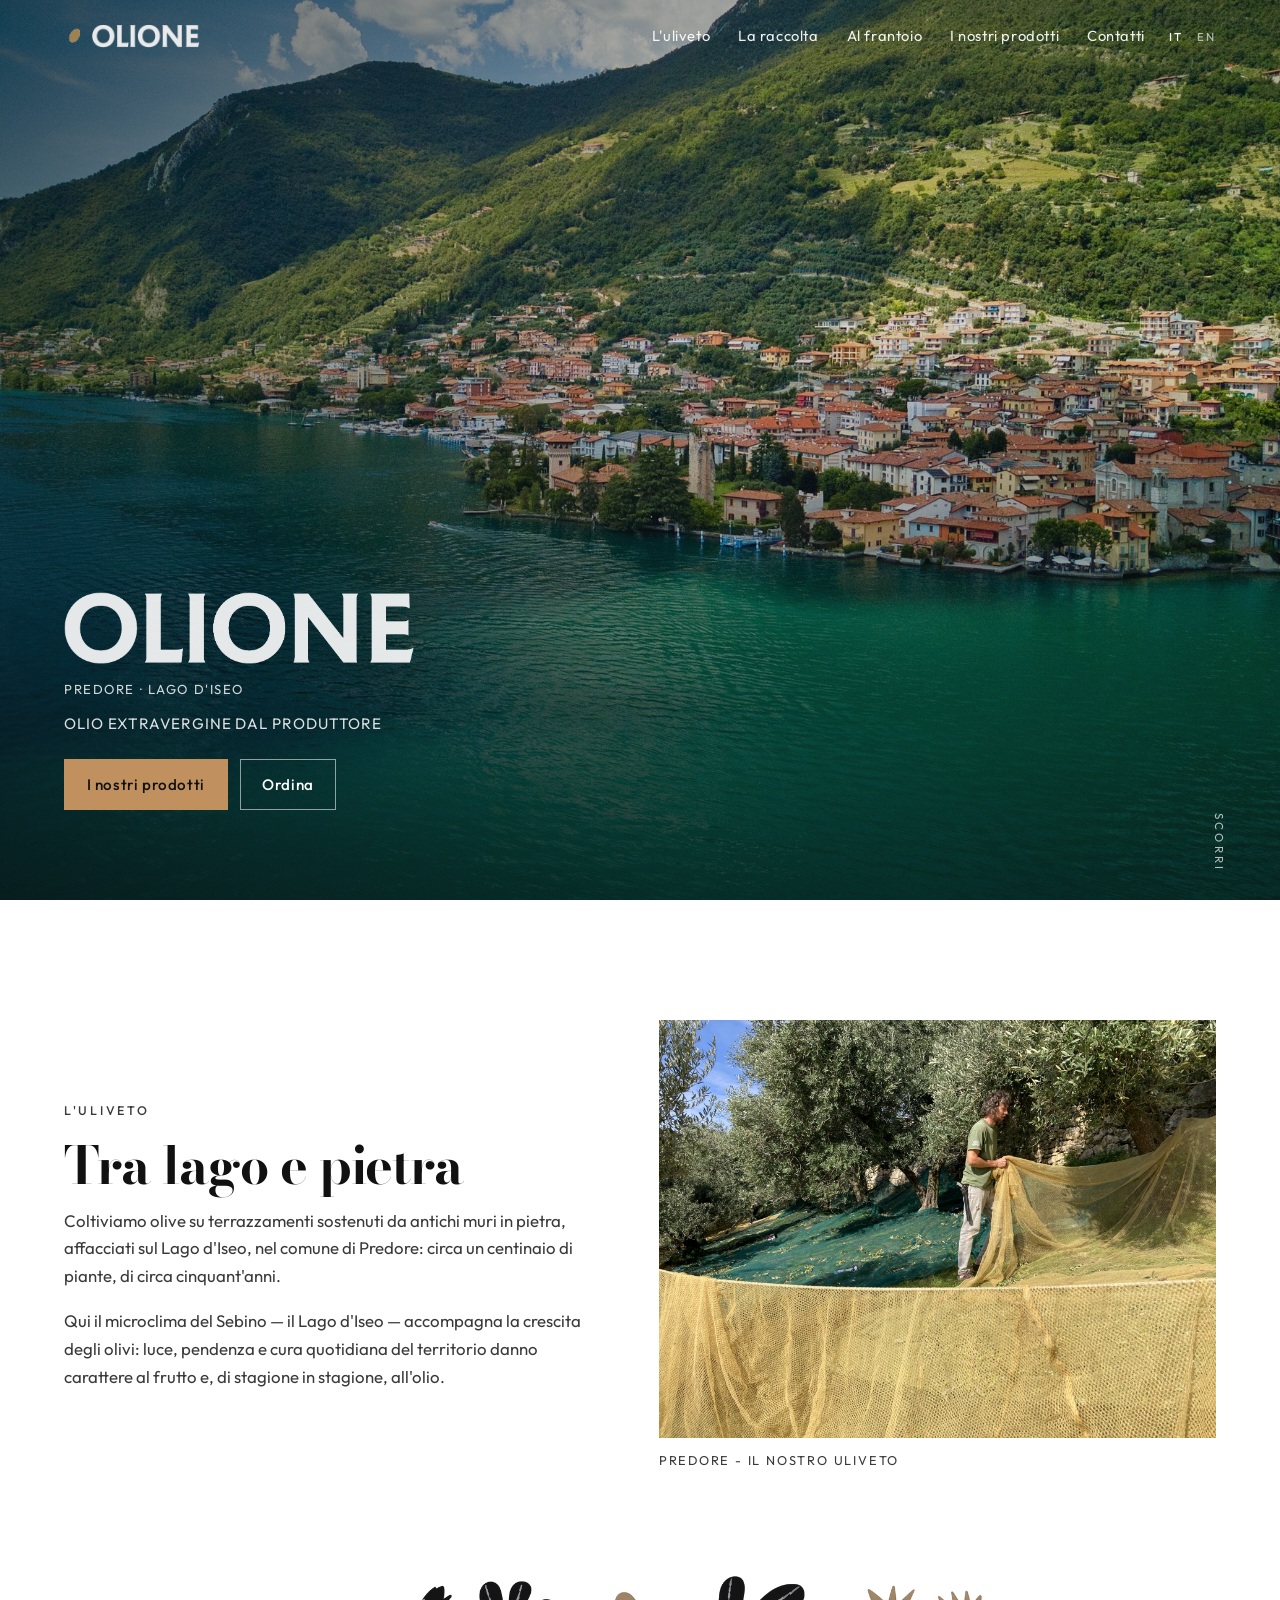
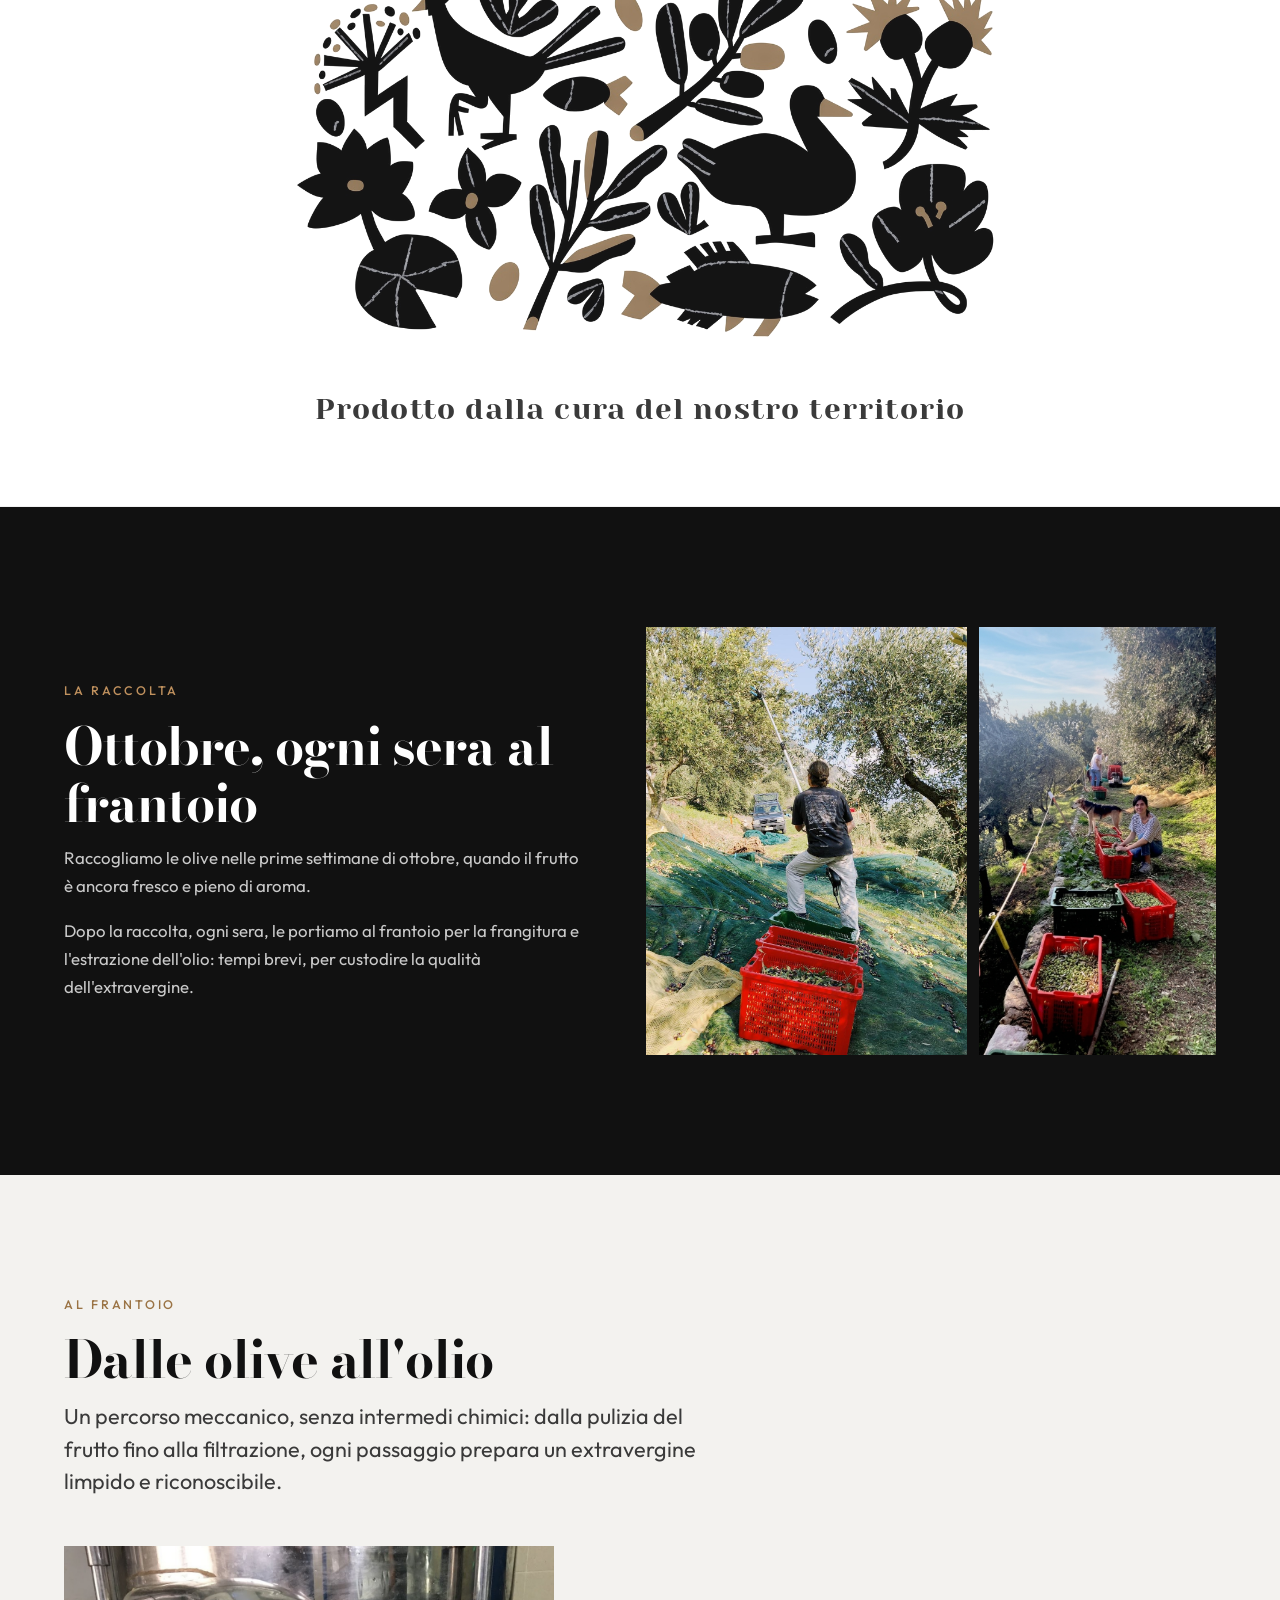
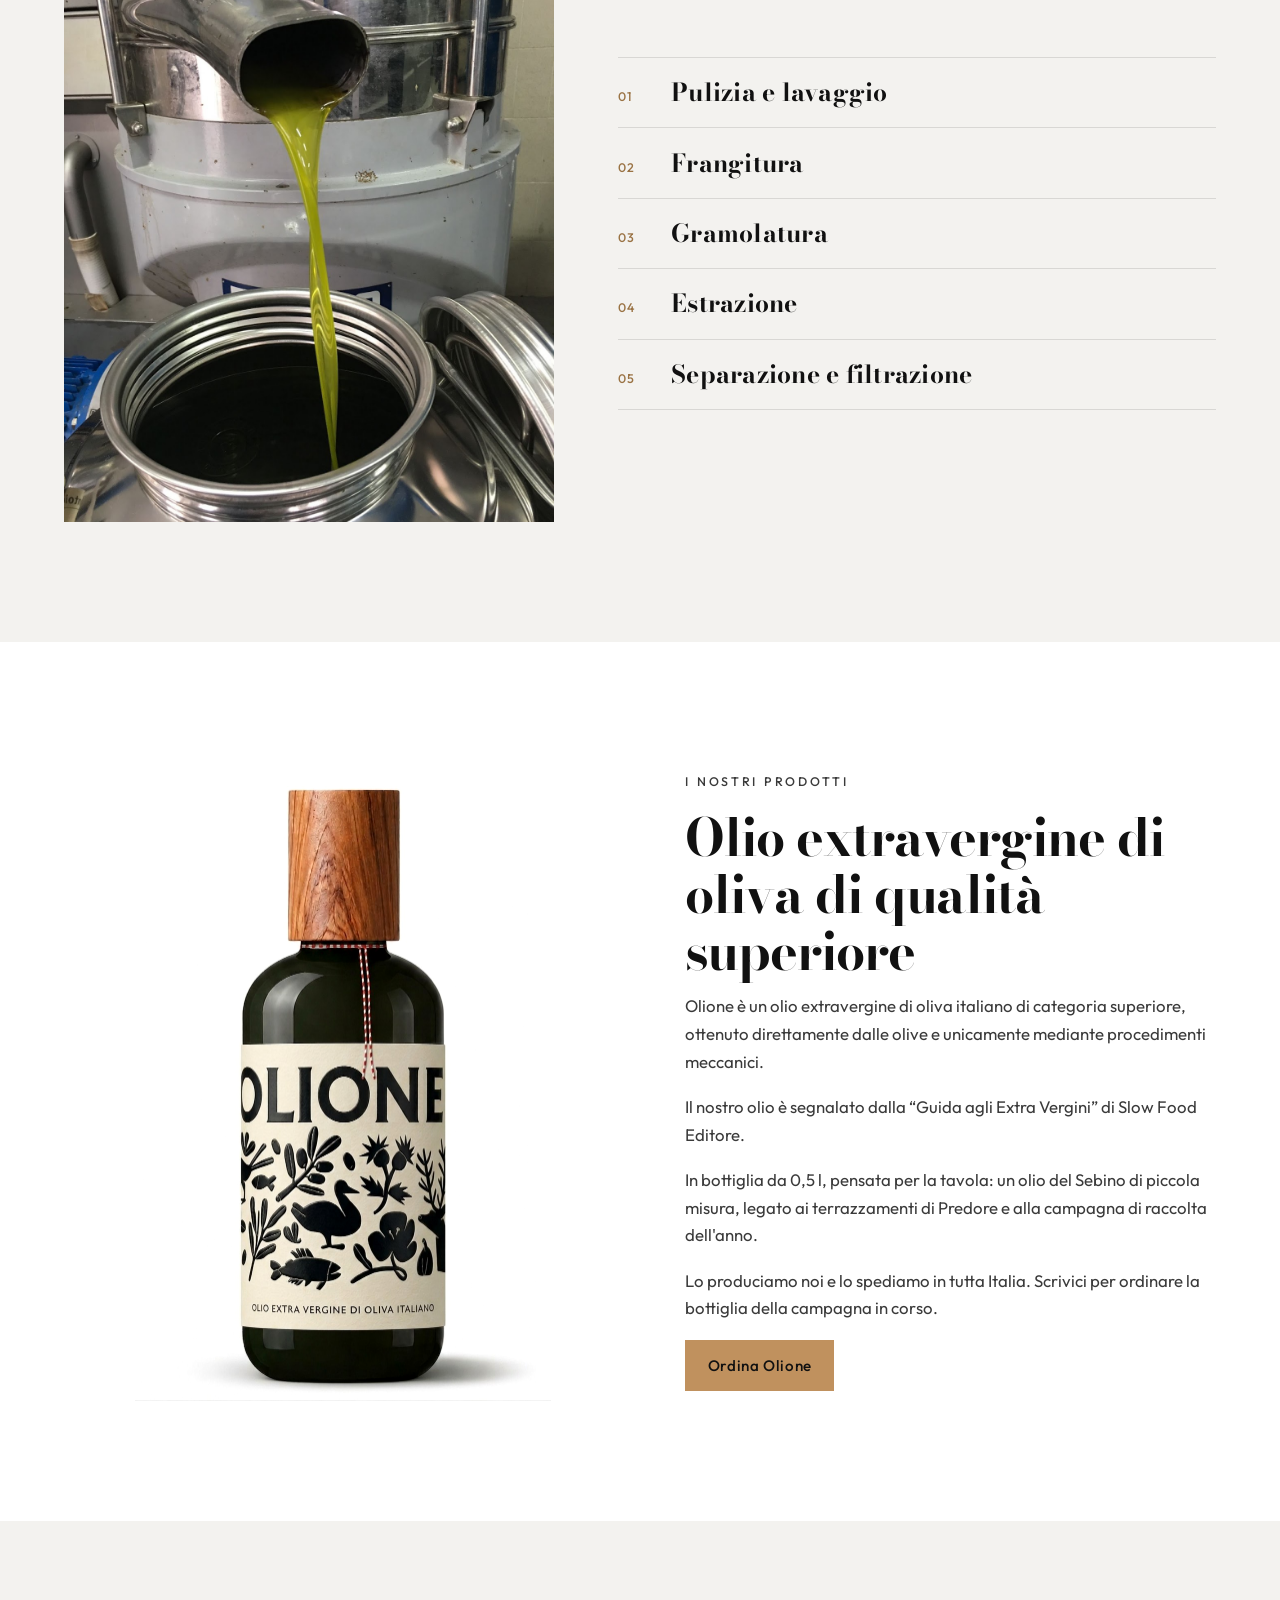
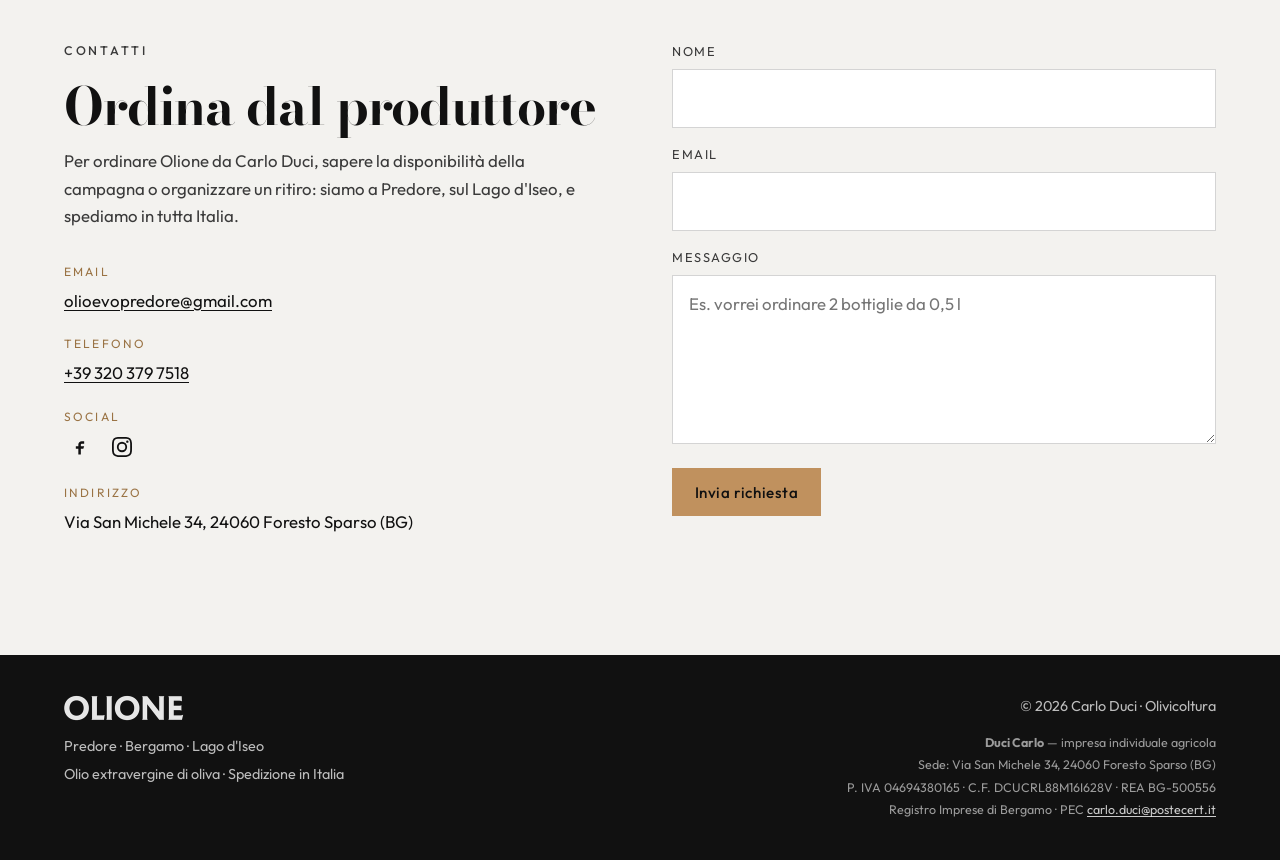
==== commit 835806a8: "Remove incomplete Product schema that triggered Search Console merchant errors. Co-authored-by: Curs" ====
--- a/index.html
+++ b/index.html
@@ -107,31 +107,6 @@
               "https://www.facebook.com/olioevopredore",
               "https://www.instagram.com/olioevopredore"
             ]
-          },
-          {
-            "@type": "Product",
-            "@id": "https://www.olioevopredore.it/#prodotto",
-            "name": "Olione — Olio extravergine di oliva",
-            "description": "Olio extravergine di oliva del Sebino, italiano di categoria superiore, in bottiglia da 0,5 l. Prodotto a Predore, Lago d'Iseo, direttamente dal produttore.",
-            "image": "https://www.olioevopredore.it/assets/photos/olione-bottiglia-olio-extravergine.jpg",
-            "brand": {
-              "@type": "Brand",
-              "name": "Olione"
-            },
-            "category": "Olio extravergine di oliva",
-            "offers": {
-              "@type": "Offer",
-              "url": "https://www.olioevopredore.it/#contatti",
-              "availability": "https://schema.org/InStock",
-              "priceCurrency": "EUR",
-              "shippingDetails": {
-                "@type": "OfferShippingDetails",
-                "shippingDestination": {
-                  "@type": "DefinedRegion",
-                  "addressCountry": "IT"
-                }
-              }
-            }
           }
         ]
       }
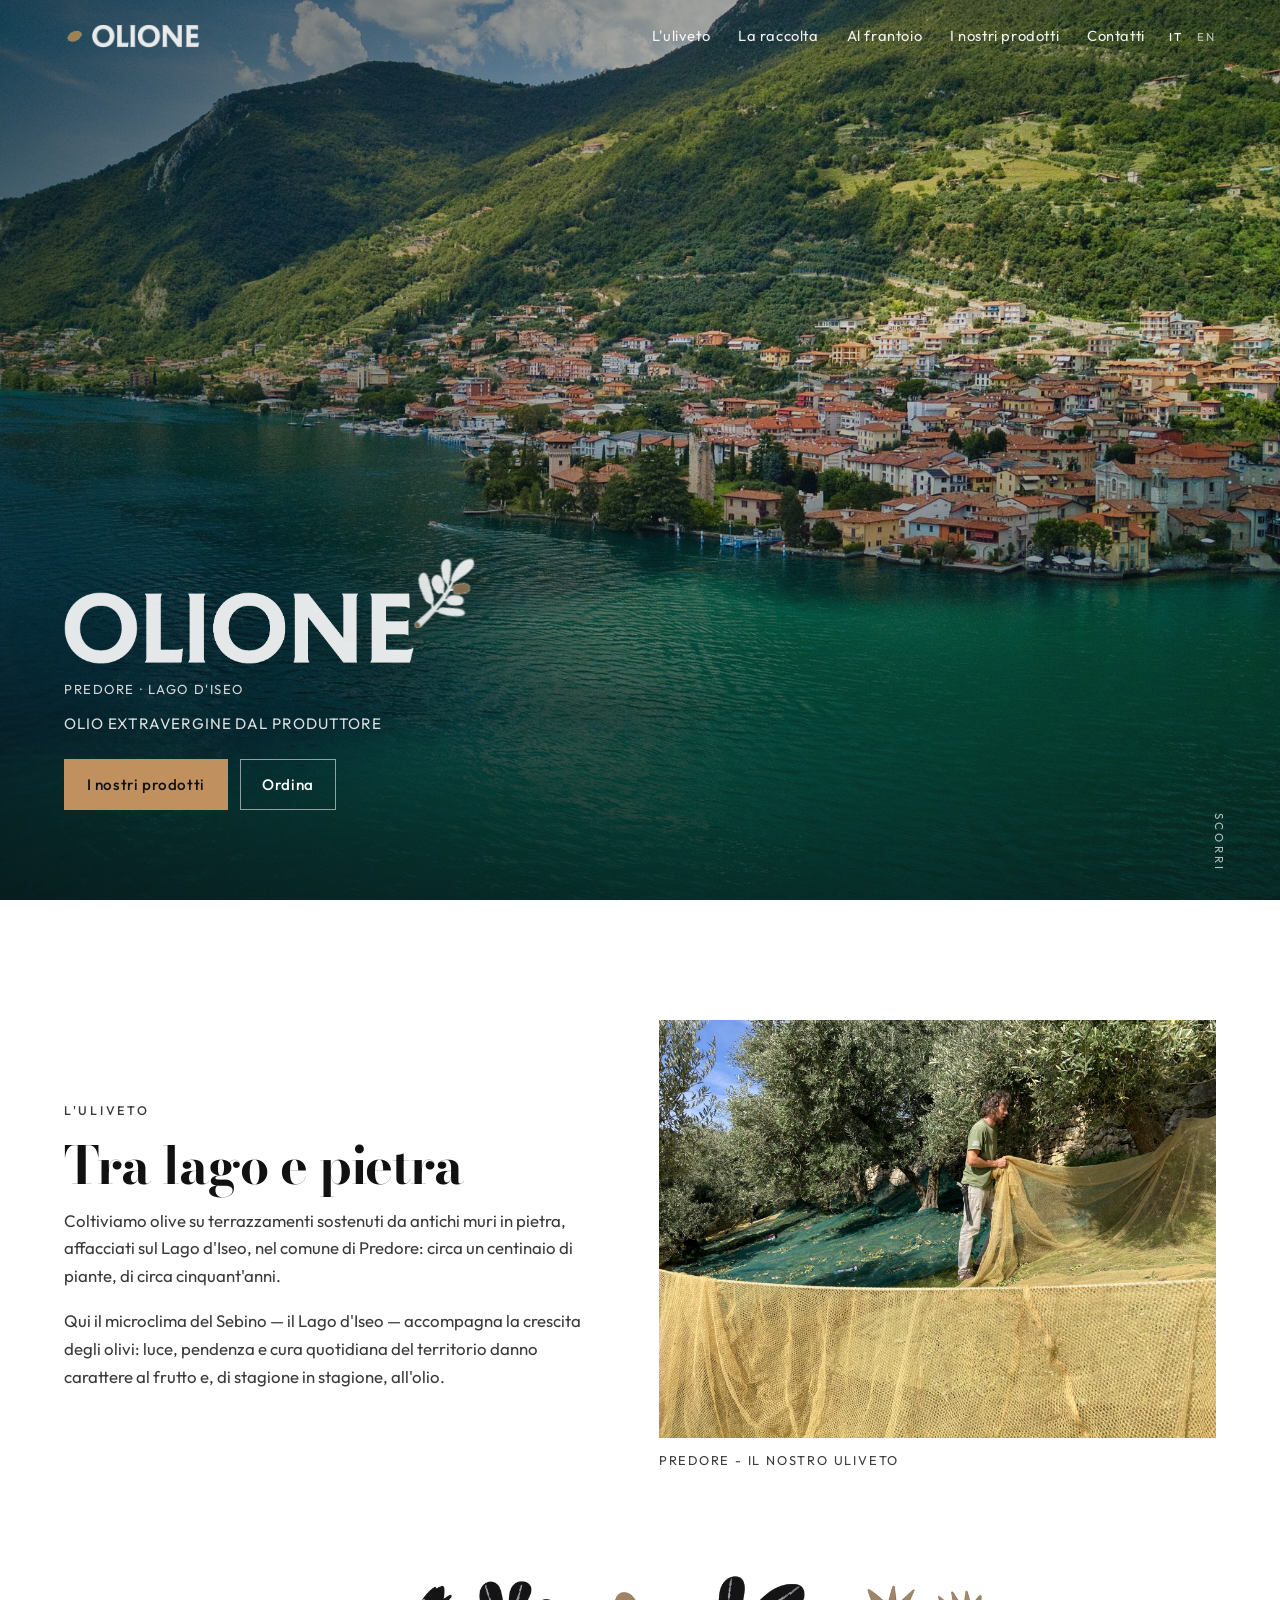
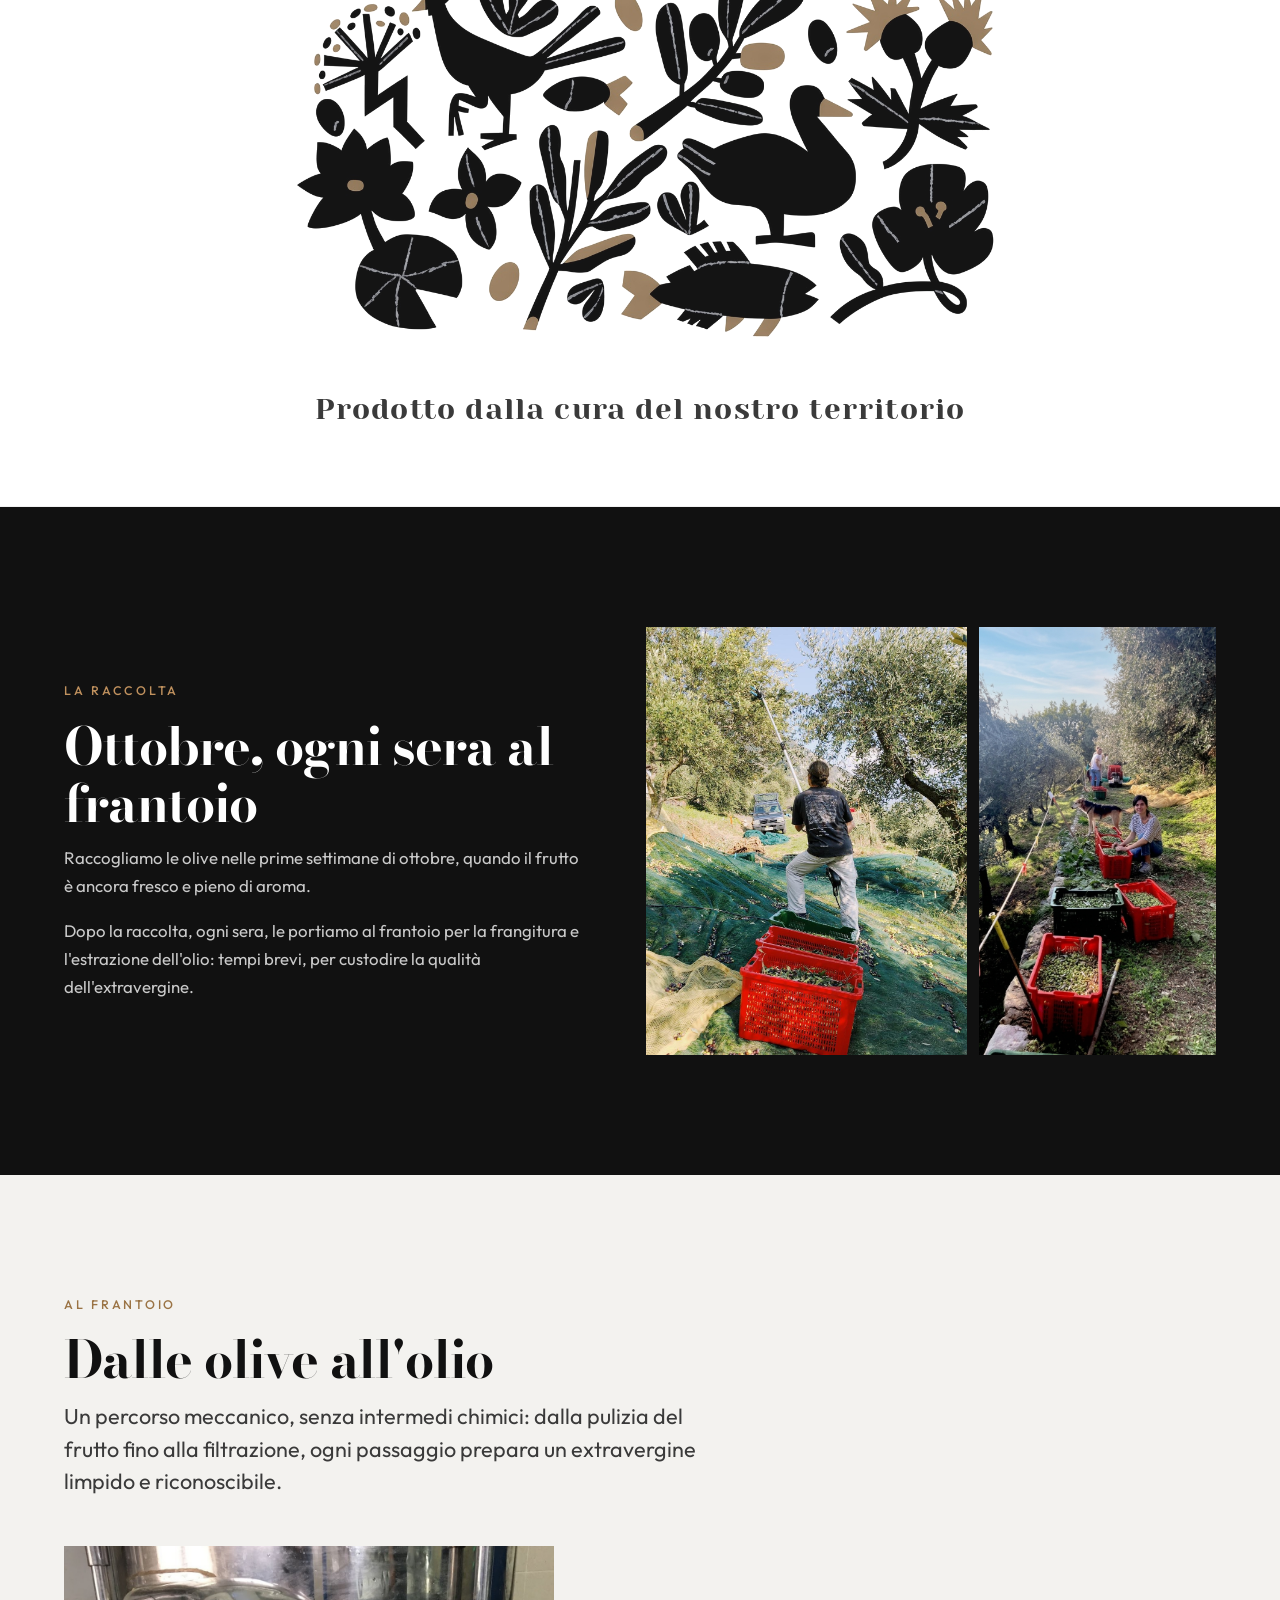
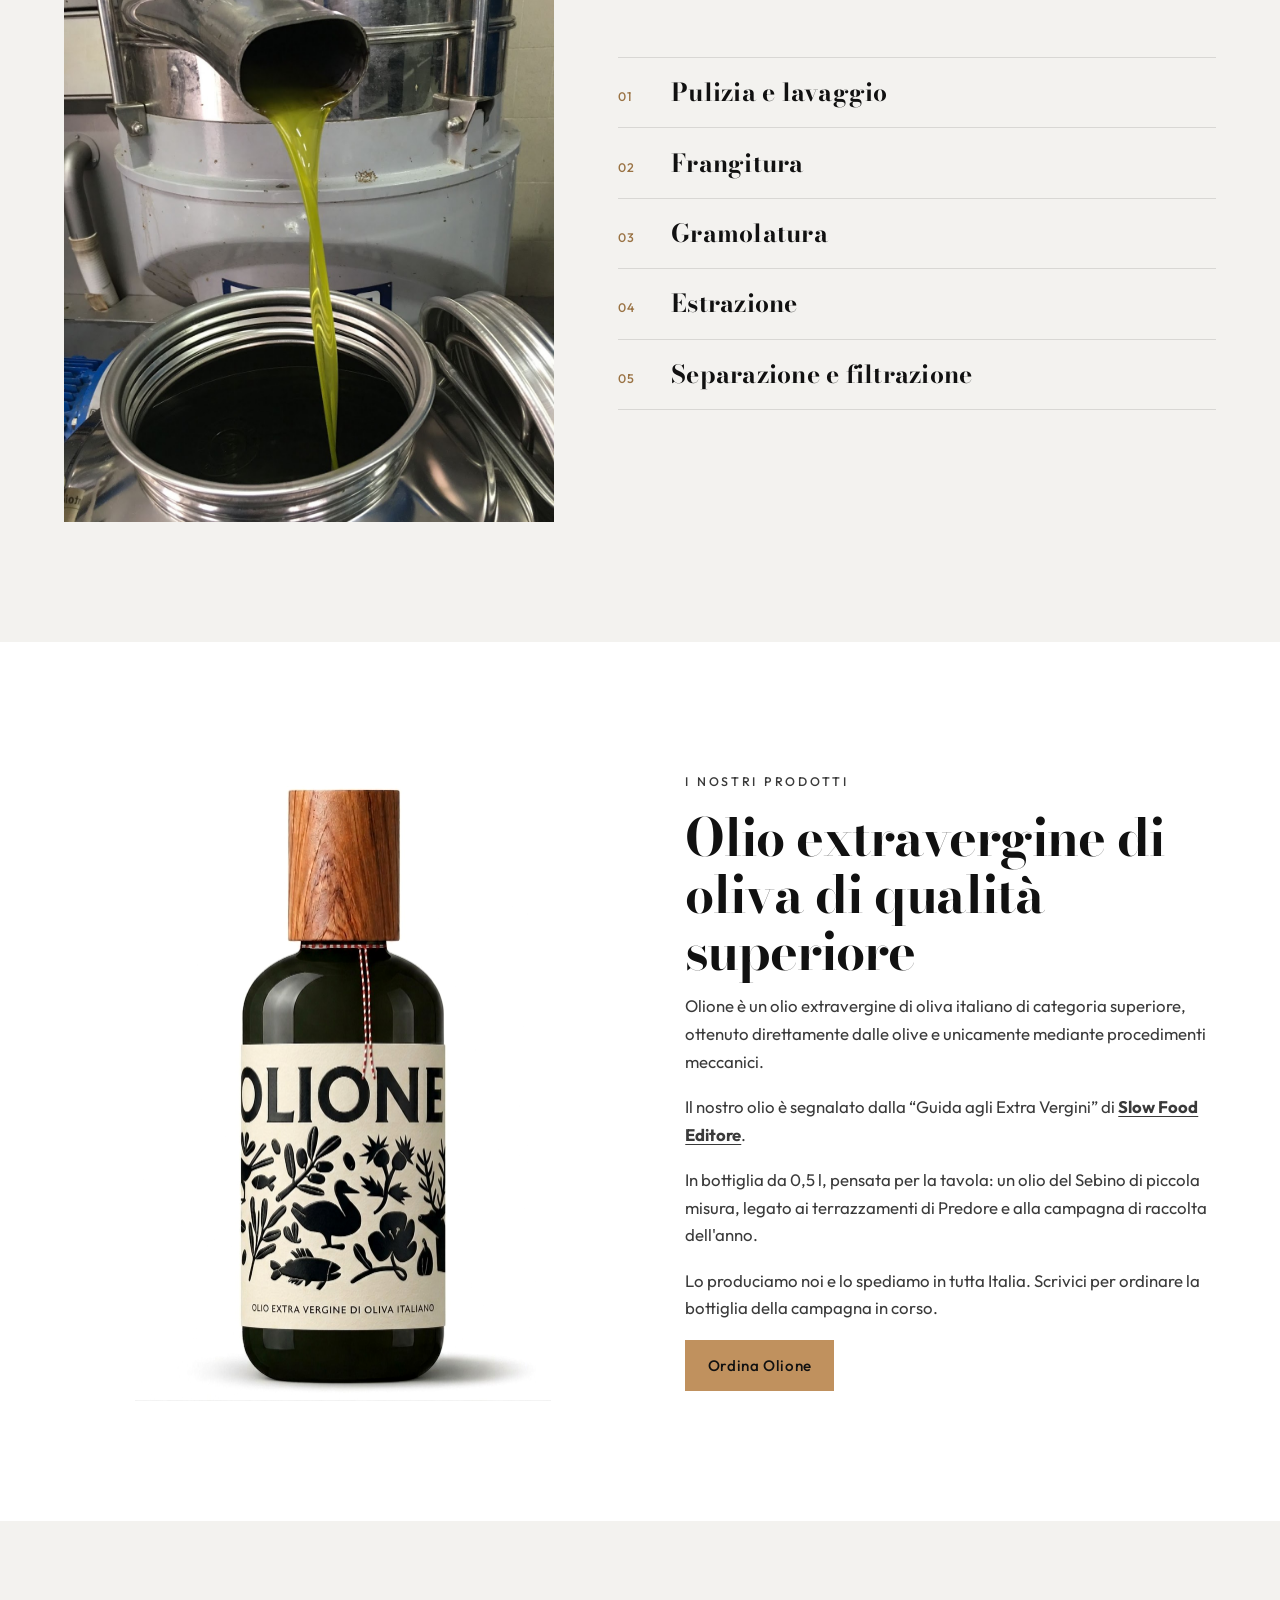
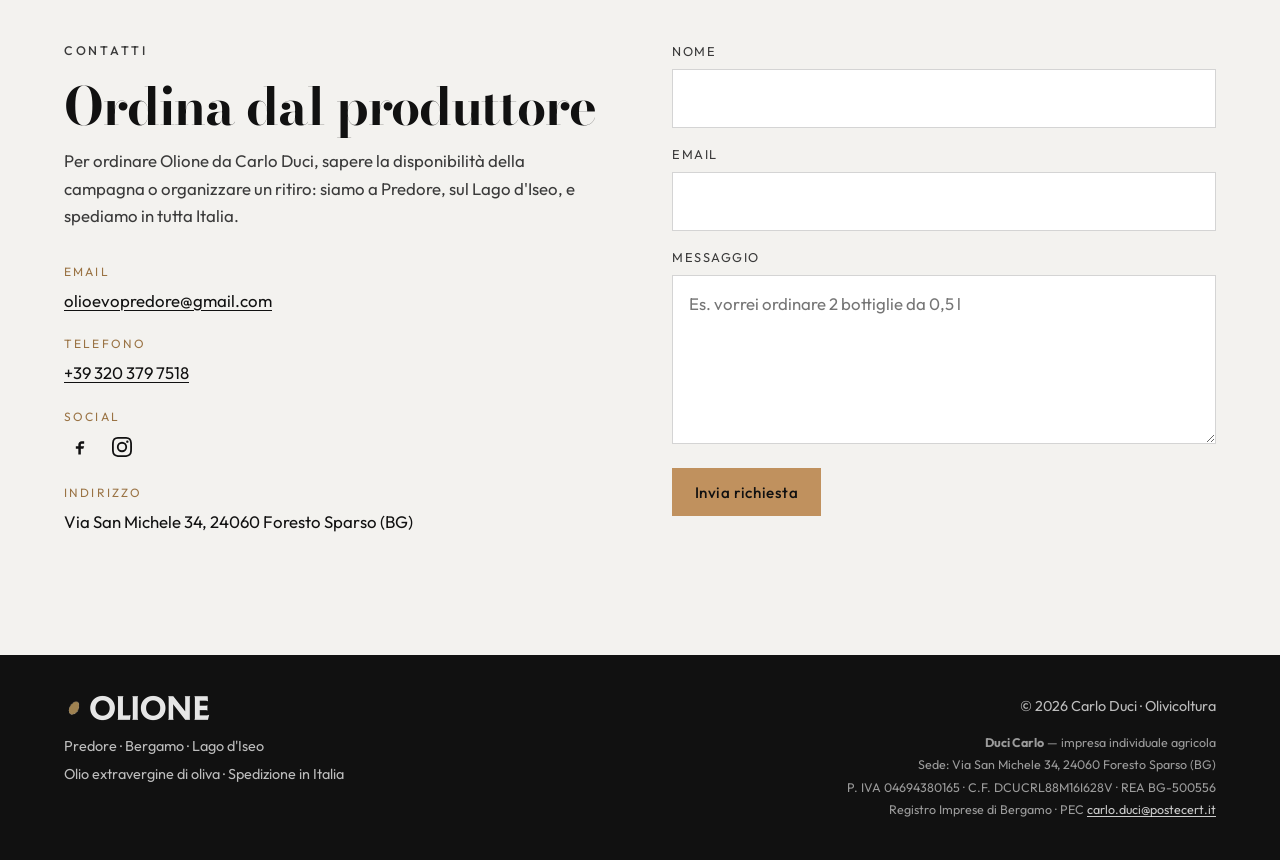
==== commit 9f709e49: "Add hero sprig handoff, footer olive, and Slow Food link. Co-authored-by: Cursor <cursoragent@cursor" ====
--- a/index.html
+++ b/index.html
@@ -187,6 +187,15 @@
           <div class="hero-copy">
             <p class="hero-brand">
               <img
+                class="hero-sprig"
+                src="assets/brand/rametto.png"
+                alt=""
+                width="306"
+                height="287"
+                aria-hidden="true"
+                data-hero-sprig
+              />
+              <img
                 src="assets/brand/logo-white.png"
                 alt="Olione"
                 width="780"
@@ -327,8 +336,14 @@
                 ottenuto direttamente dalle olive e unicamente mediante procedimenti
                 meccanici.
               </p>
-              <p data-i18n="products.slowfood">
-                Il nostro olio è segnalato dalla “Guida agli Extra Vergini” di Slow Food Editore.
+              <p data-i18n-html="products.slowfood">
+                Il nostro olio è segnalato dalla “Guida agli Extra Vergini” di
+                <a
+                  href="https://www.slowfoodeditore.it/it/guide-slow/guida-agli-extravergini-2026-1162.html"
+                  target="_blank"
+                  rel="noopener noreferrer"
+                  ><strong>Slow Food Editore</strong></a
+                >.
               </p>
               <p data-i18n="products.p2">
                 In bottiglia da 0,5&nbsp;l, pensata per la tavola: un olio del Sebino
@@ -463,13 +478,23 @@
     <footer class="site-footer">
       <div class="footer-inner">
         <div class="footer-brand">
-          <img
-            class="footer-logo"
-            src="assets/brand/logo-white-sm.png"
-            alt="Olione"
-            width="220"
-            height="48"
-          />
+          <div class="footer-lockup">
+            <img
+              class="footer-mark"
+              src="assets/brand/oliva.png"
+              alt=""
+              width="28"
+              height="28"
+              aria-hidden="true"
+            />
+            <img
+              class="footer-logo"
+              src="assets/brand/logo-white-sm.png"
+              alt="Olione"
+              width="220"
+              height="48"
+            />
+          </div>
           <p data-i18n="footer.place">Predore · Bergamo · Lago d'Iseo</p>
           <p data-i18n="footer.line">Olio extravergine di oliva · Spedizione in Italia</p>
         </div>
--- a/css/styles.css
+++ b/css/styles.css
@@ -206,6 +206,13 @@
   height: auto;
   flex: 0 0 auto;
   display: block;
+  transform-origin: center;
+  transform: rotate(calc(var(--scroll, 0) * 180deg));
+}
+
+/* With JS: olive takes over as the hero sprig exits. Without JS: always visible. */
+html.js .logo-mark {
+  opacity: var(--hero-exit, 0);
 }
 
 .logo-img {
@@ -493,17 +500,37 @@
 }
 
 .hero-brand {
+  position: relative;
   margin: 0 0 0.85rem;
   width: min(100%, 22rem);
   animation: rise 1s var(--ease) both;
 }
 
-.hero-brand img {
+.hero-brand img:not(.hero-sprig) {
   width: 100%;
   height: auto;
   display: block;
   margin: 0;
   filter: drop-shadow(0 2px 28px rgba(0, 0, 0, 0.28));
+}
+
+.hero-sprig {
+  position: absolute;
+  left: calc(100% - 0.35rem);
+  bottom: 55%;
+  width: clamp(2.75rem, 8vw, 4.25rem);
+  height: auto;
+  display: block;
+  margin: 0;
+  pointer-events: none;
+  opacity: calc(0.88 * (1 - var(--hero-exit, 0)));
+  transform: translate3d(
+      calc(var(--hero-exit, 0) * -0.35rem),
+      calc(var(--hero-exit, 0) * -0.85rem),
+      0
+    )
+    rotate(-8deg);
+  filter: drop-shadow(0 2px 16px rgba(0, 0, 0, 0.35));
 }
 
 .hero-place {
@@ -582,6 +609,13 @@
     display: none;
   }
 
+  .hero-sprig {
+    right: -0.15rem;
+    left: auto;
+    bottom: 68%;
+    width: 2.6rem;
+  }
+
   .hero-place {
     letter-spacing: 0.06em;
   }
@@ -594,6 +628,10 @@
 @media (max-width: 360px) {
   .hero-brand {
     width: min(100%, 16rem);
+  }
+
+  .hero-sprig {
+    display: none;
   }
 
   .hero-place {
@@ -1069,11 +1107,24 @@
   gap: 1.5rem;
 }
 
+.footer-lockup {
+  display: inline-flex;
+  align-items: center;
+  gap: 0.5rem;
+  margin-bottom: 0.85rem;
+}
+
+.footer-mark {
+  width: 1.15rem;
+  height: auto;
+  flex: 0 0 auto;
+  display: block;
+}
+
 .footer-logo {
   display: block;
   width: 7.5rem;
   height: auto;
-  margin-bottom: 0.85rem;
 }
 
 .footer-brand p,
@@ -1148,6 +1199,9 @@
   .hero-kicker,
   .hero-actions,
   .hero-scroll,
+  .hero-sprig,
+  .logo-mark,
+  html.js .logo-mark,
   html.js .reveal {
     animation: none !important;
     transition: none !important;
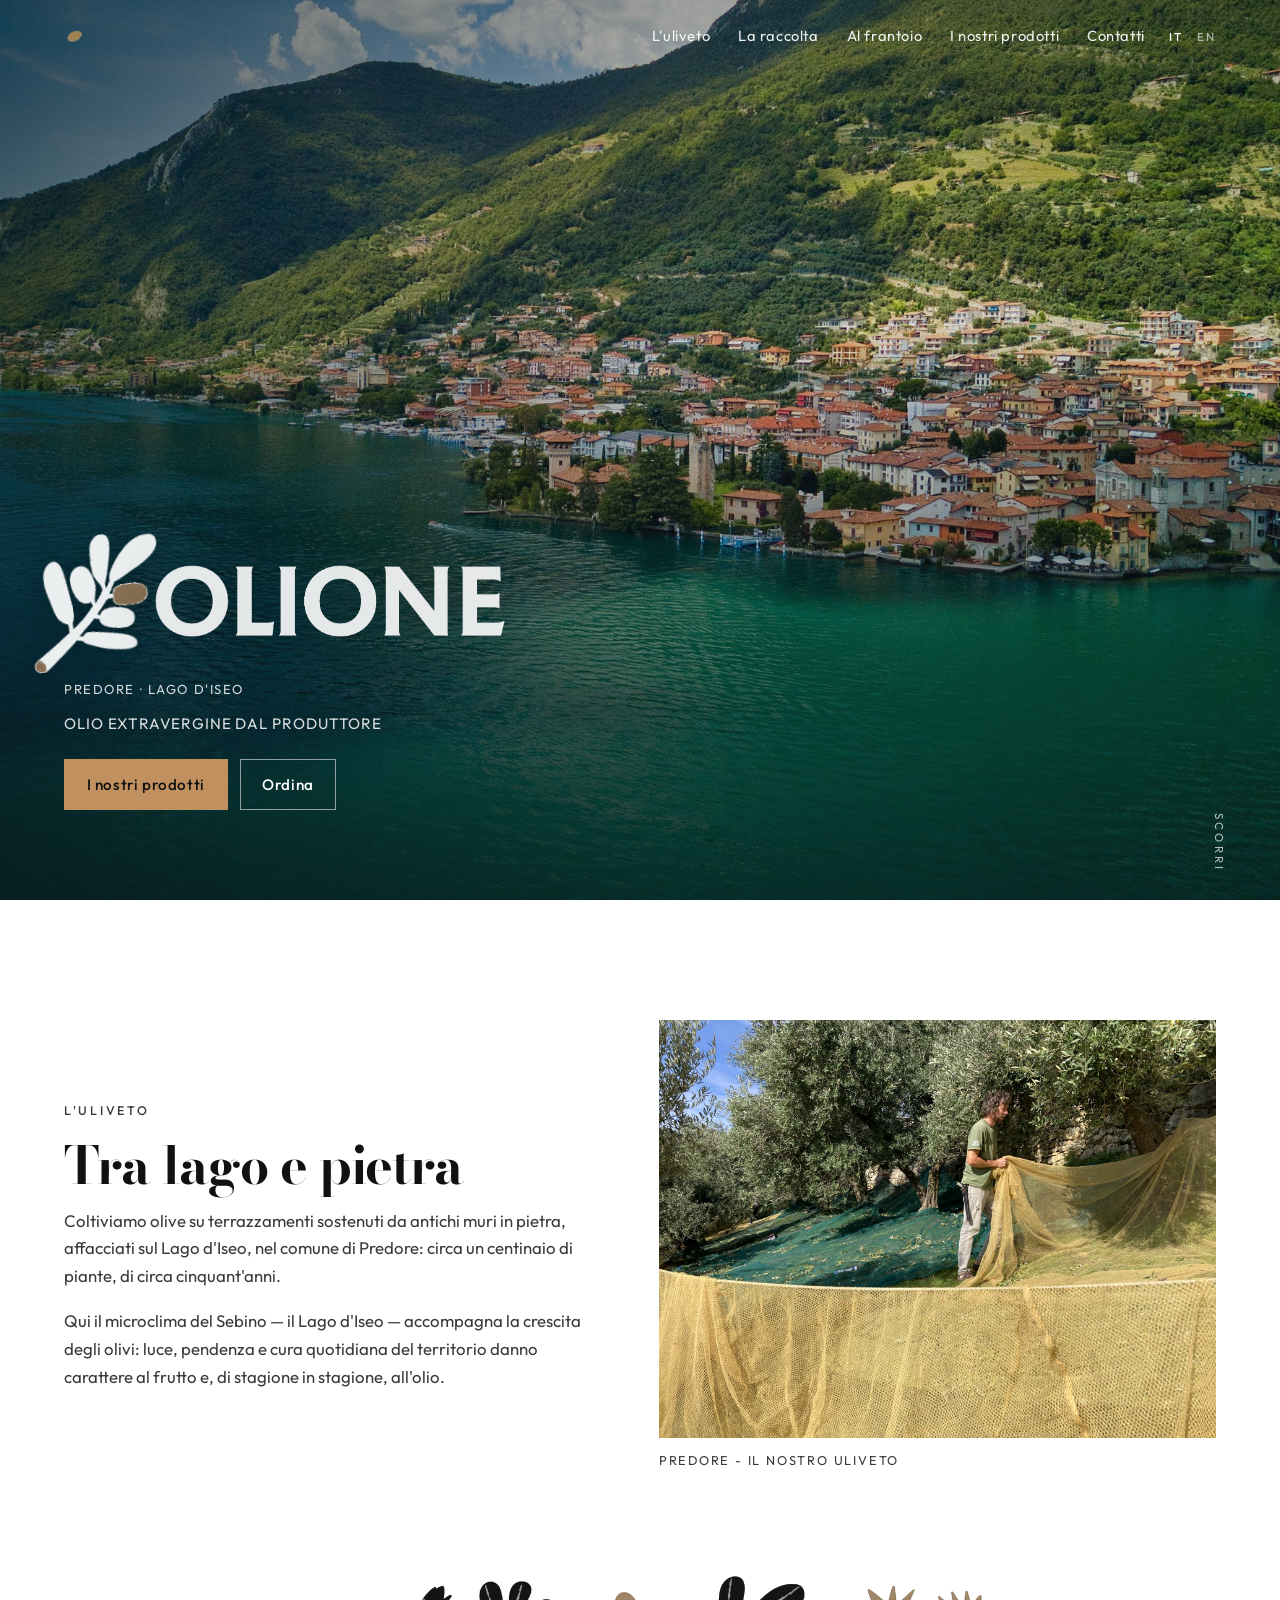
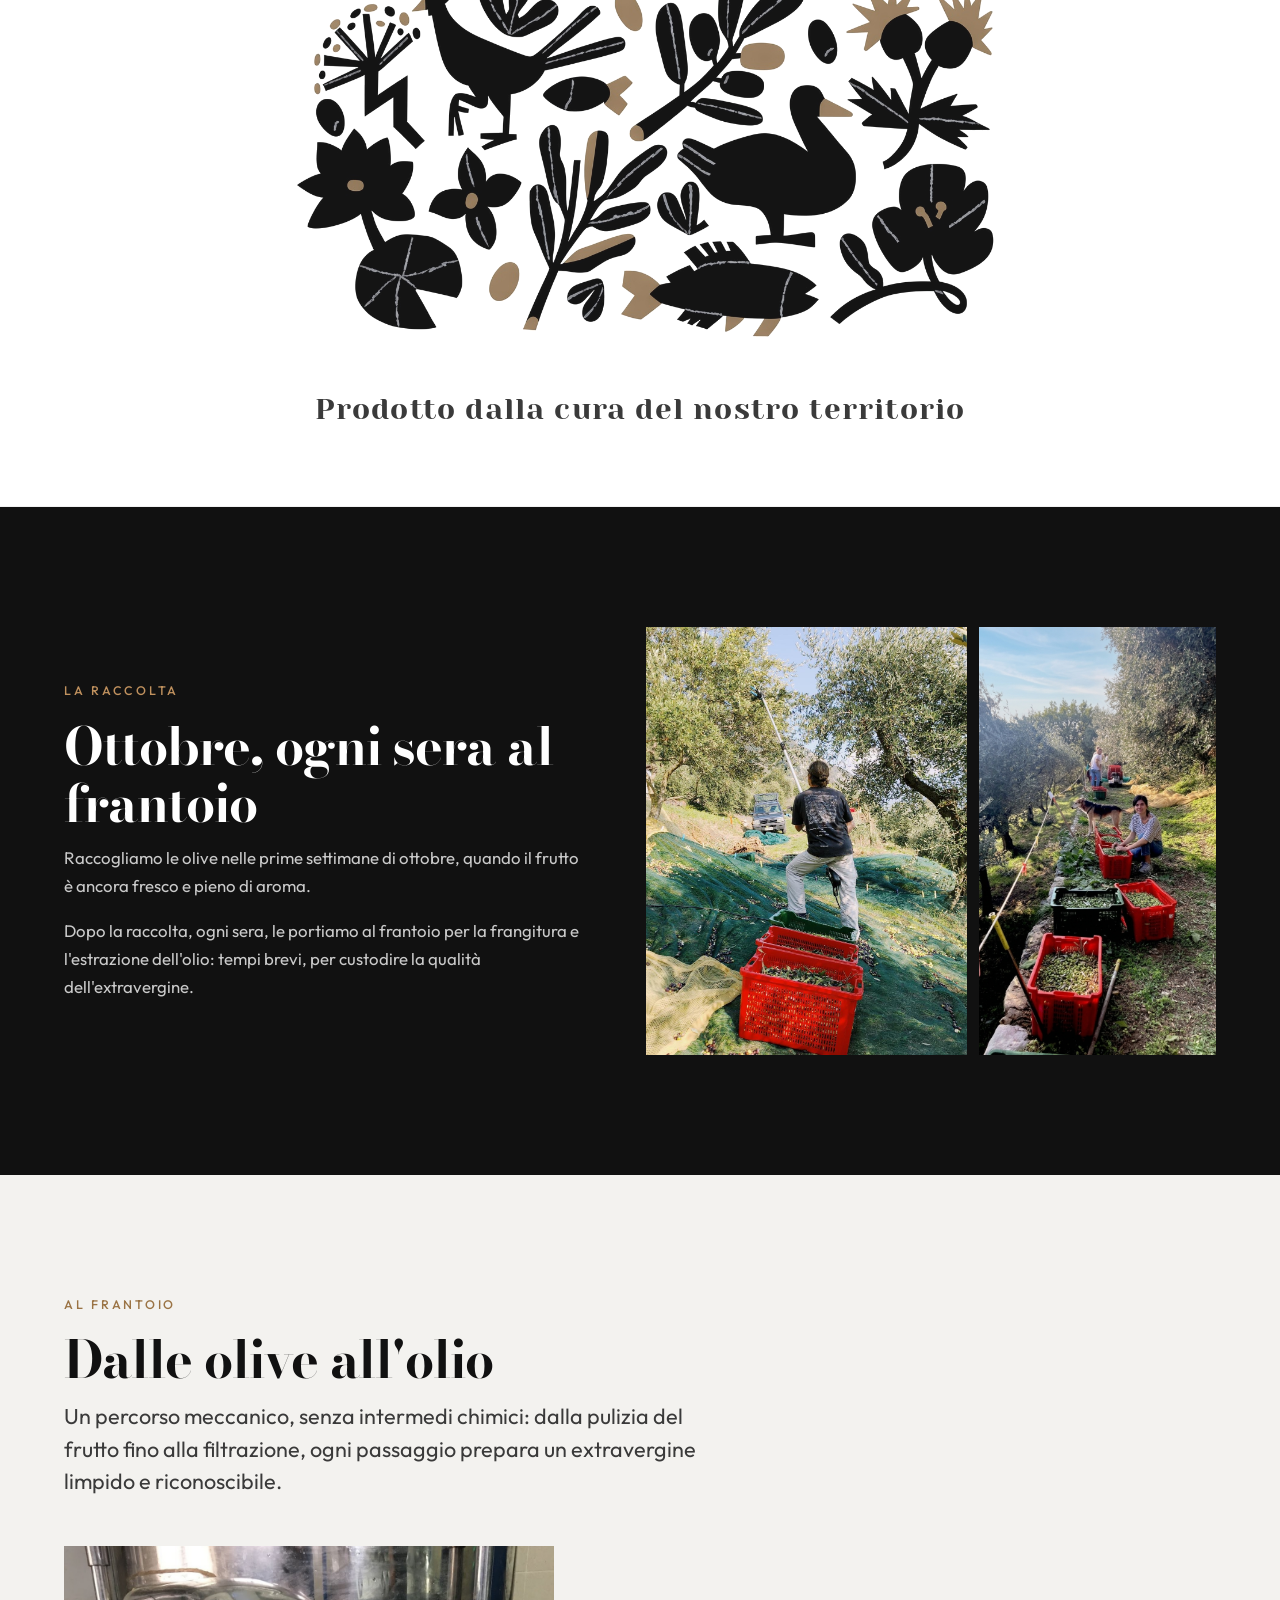
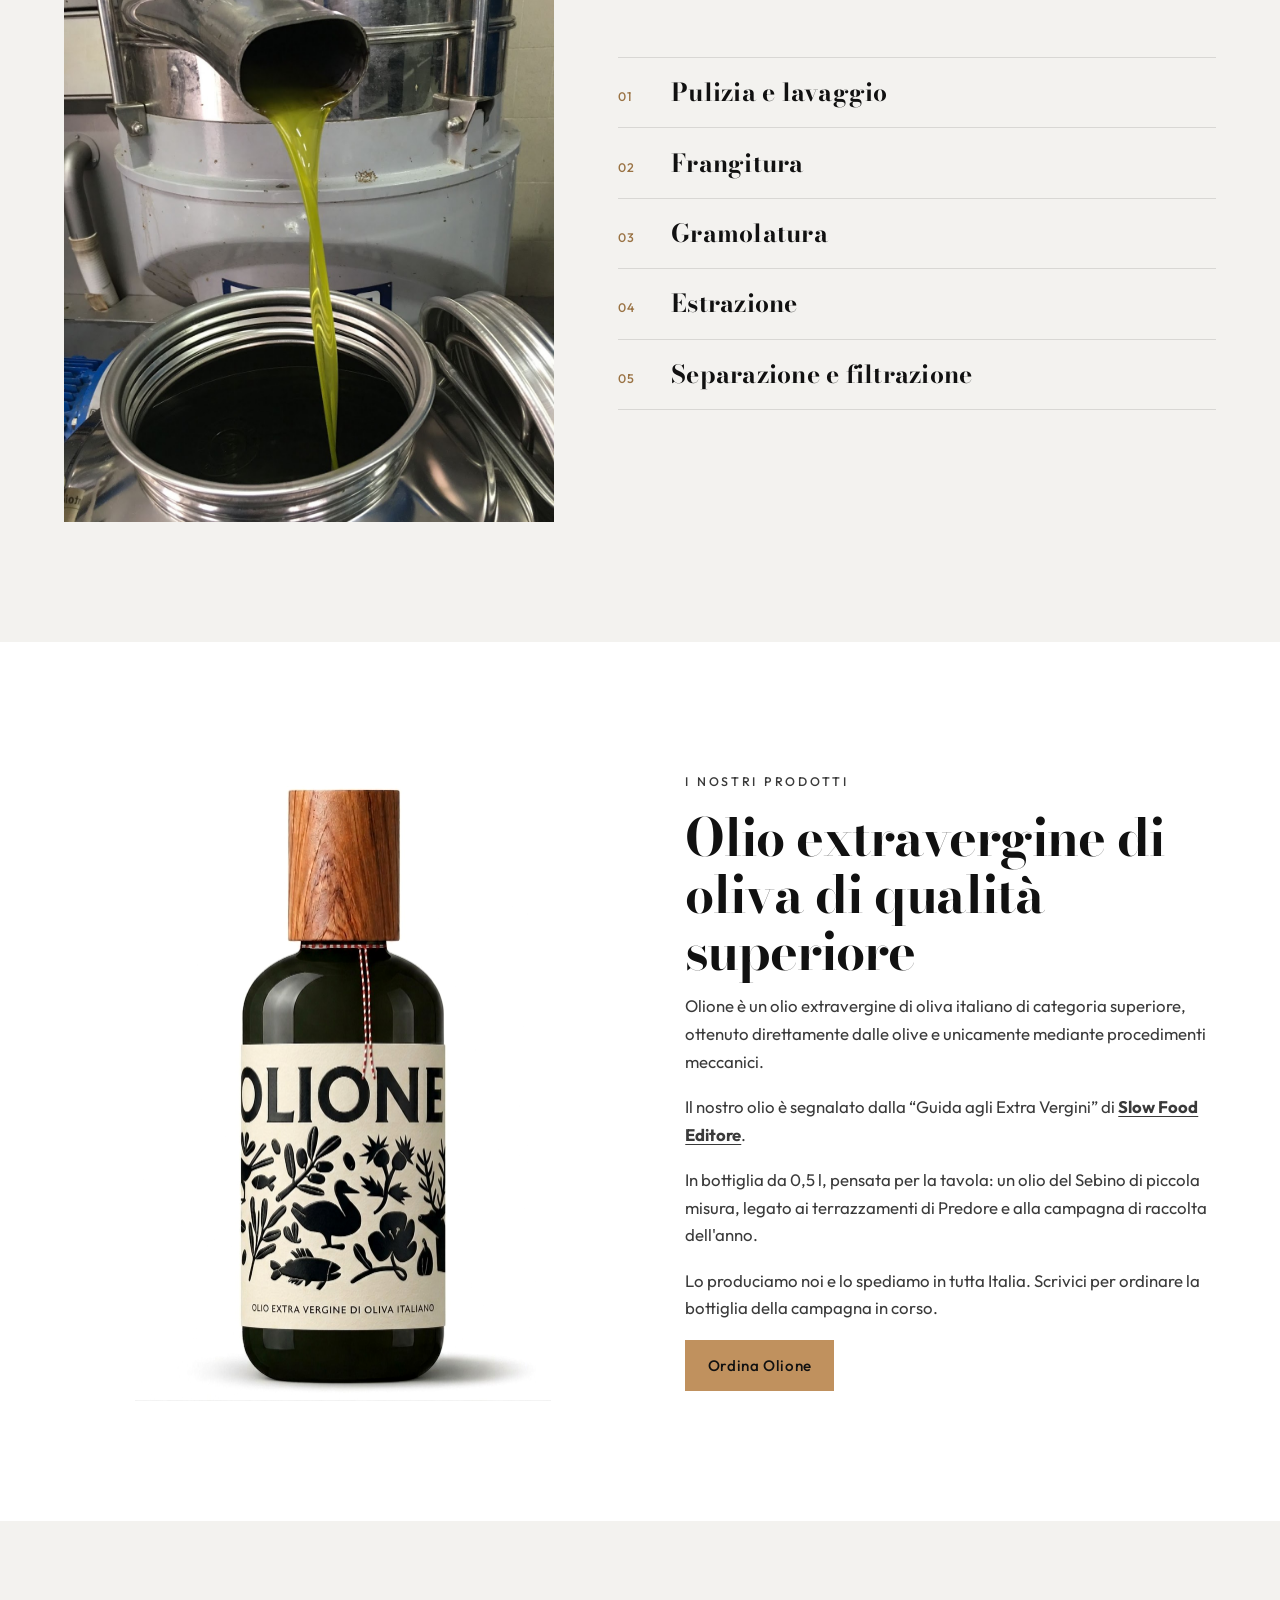
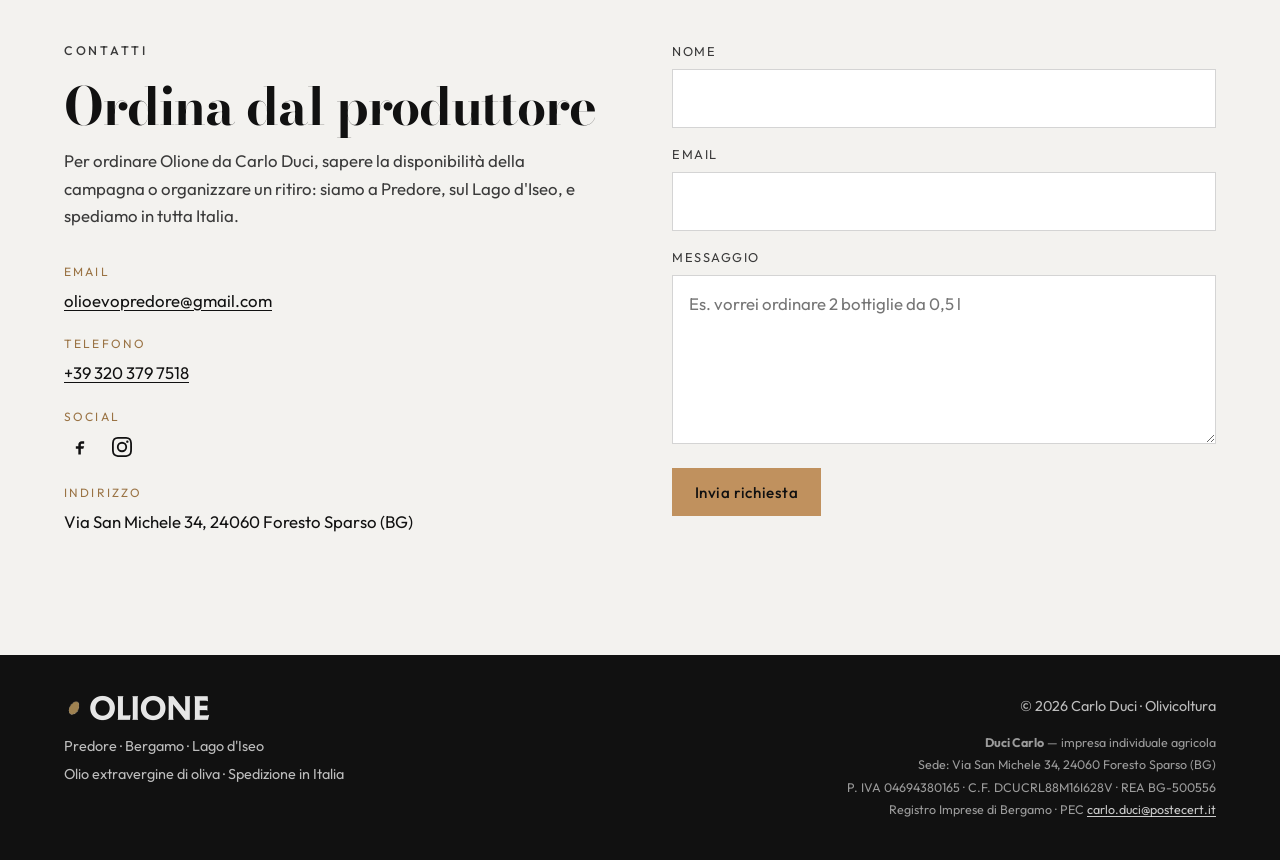
==== commit 0f674d46: "Morph hero sprig into proportional olive and reveal header lockup past hero. Co-authored-by: Cursor " ====
--- a/index.html
+++ b/index.html
@@ -186,16 +186,26 @@
         <div class="hero-content">
           <div class="hero-copy">
             <p class="hero-brand">
+              <span class="hero-mark" aria-hidden="true">
+                <img
+                  class="hero-sprig"
+                  src="assets/brand/rametto.png"
+                  alt=""
+                  width="306"
+                  height="287"
+                  data-hero-sprig
+                />
+                <img
+                  class="hero-olive"
+                  src="assets/brand/oliva.png"
+                  alt=""
+                  width="28"
+                  height="28"
+                  data-hero-olive
+                />
+              </span>
               <img
-                class="hero-sprig"
-                src="assets/brand/rametto.png"
-                alt=""
-                width="306"
-                height="287"
-                aria-hidden="true"
-                data-hero-sprig
-              />
-              <img
+                class="hero-wordmark"
                 src="assets/brand/logo-white.png"
                 alt="Olione"
                 width="780"
--- a/css/styles.css
+++ b/css/styles.css
@@ -208,11 +208,17 @@
   display: block;
   transform-origin: center;
   transform: rotate(calc(var(--scroll, 0) * 180deg));
-}
-
-/* With JS: olive takes over as the hero sprig exits. Without JS: always visible. */
+  transition: opacity 0.3s var(--ease);
+}
+
+/* Header lockup (olive + wordmark) only after leaving the hero. */
 html.js .logo-mark {
-  opacity: var(--hero-exit, 0);
+  opacity: 0;
+}
+
+html.js .site-header.is-scrolled .logo-mark,
+html.js .site-header.is-open .logo-mark {
+  opacity: 1;
 }
 
 .logo-img {
@@ -220,6 +226,11 @@
   height: auto;
   display: block;
   transition: opacity 0.3s var(--ease);
+}
+
+/* Hide header wordmark over the hero; show it only after leaving the big OLIONE. */
+html.js .logo-img-light {
+  opacity: 0;
 }
 
 .logo-img-dark {
@@ -499,38 +510,56 @@
   max-width: min(34rem, 100%);
 }
 
+/* Scaled header lockup: mark 1.2 / gap 0.55 / total 8.5 → wordmark stays ~22rem */
 .hero-brand {
+  display: flex;
+  align-items: center;
+  gap: calc(100% * 0.55 / 8.5);
+  margin: 0 0 0.85rem;
+  width: min(100%, 27.7rem);
+  animation: rise 1s var(--ease) both;
+}
+
+.hero-mark {
   position: relative;
-  margin: 0 0 0.85rem;
-  width: min(100%, 22rem);
-  animation: rise 1s var(--ease) both;
-}
-
-.hero-brand img:not(.hero-sprig) {
+  flex: 0 0 calc(100% * 1.2 / 8.5);
+  width: calc(100% * 1.2 / 8.5);
+  display: grid;
+  place-items: center;
+  pointer-events: none;
+}
+
+.hero-sprig,
+.hero-olive {
+  grid-area: 1 / 1;
+  display: block;
+  margin: 0;
+  height: auto;
+}
+
+.hero-sprig {
+  width: 220%;
+  max-width: none;
+  opacity: calc(0.92 * (1 - var(--hero-exit, 0)));
+  transform: scale(calc(1 - var(--hero-exit, 0) * 0.55)) rotate(-8deg);
+  filter: drop-shadow(0 2px 16px rgba(0, 0, 0, 0.35));
+}
+
+.hero-olive {
   width: 100%;
+  opacity: var(--hero-exit, 0);
+  transform: scale(calc(0.55 + var(--hero-exit, 0) * 0.45));
+  filter: drop-shadow(0 2px 12px rgba(0, 0, 0, 0.3));
+}
+
+.hero-wordmark {
+  flex: 1 1 auto;
+  width: auto;
+  min-width: 0;
   height: auto;
   display: block;
   margin: 0;
   filter: drop-shadow(0 2px 28px rgba(0, 0, 0, 0.28));
-}
-
-.hero-sprig {
-  position: absolute;
-  left: calc(100% - 0.35rem);
-  bottom: 55%;
-  width: clamp(2.75rem, 8vw, 4.25rem);
-  height: auto;
-  display: block;
-  margin: 0;
-  pointer-events: none;
-  opacity: calc(0.88 * (1 - var(--hero-exit, 0)));
-  transform: translate3d(
-      calc(var(--hero-exit, 0) * -0.35rem),
-      calc(var(--hero-exit, 0) * -0.85rem),
-      0
-    )
-    rotate(-8deg);
-  filter: drop-shadow(0 2px 16px rgba(0, 0, 0, 0.35));
 }
 
 .hero-place {
@@ -584,7 +613,14 @@
   }
 
   .hero-brand {
-    width: min(100%, 18rem);
+    /* Match mobile header lockup: 1.1 / 0.45 / 7.25 */
+    gap: calc(100% * 0.45 / 7.25);
+    width: min(100%, 22.7rem);
+  }
+
+  .hero-mark {
+    flex-basis: calc(100% * 1.1 / 7.25);
+    width: calc(100% * 1.1 / 7.25);
   }
 
   .logo {
@@ -609,13 +645,6 @@
     display: none;
   }
 
-  .hero-sprig {
-    right: -0.15rem;
-    left: auto;
-    bottom: 68%;
-    width: 2.6rem;
-  }
-
   .hero-place {
     letter-spacing: 0.06em;
   }
@@ -627,11 +656,7 @@
 
 @media (max-width: 360px) {
   .hero-brand {
-    width: min(100%, 16rem);
-  }
-
-  .hero-sprig {
-    display: none;
+    width: min(100%, 20rem);
   }
 
   .hero-place {
@@ -1200,6 +1225,7 @@
   .hero-actions,
   .hero-scroll,
   .hero-sprig,
+  .hero-olive,
   .logo-mark,
   html.js .logo-mark,
   html.js .reveal {
@@ -1208,4 +1234,8 @@
     opacity: 1 !important;
     transform: none !important;
   }
-}
+
+  .hero-olive {
+    opacity: 0 !important;
+  }
+}
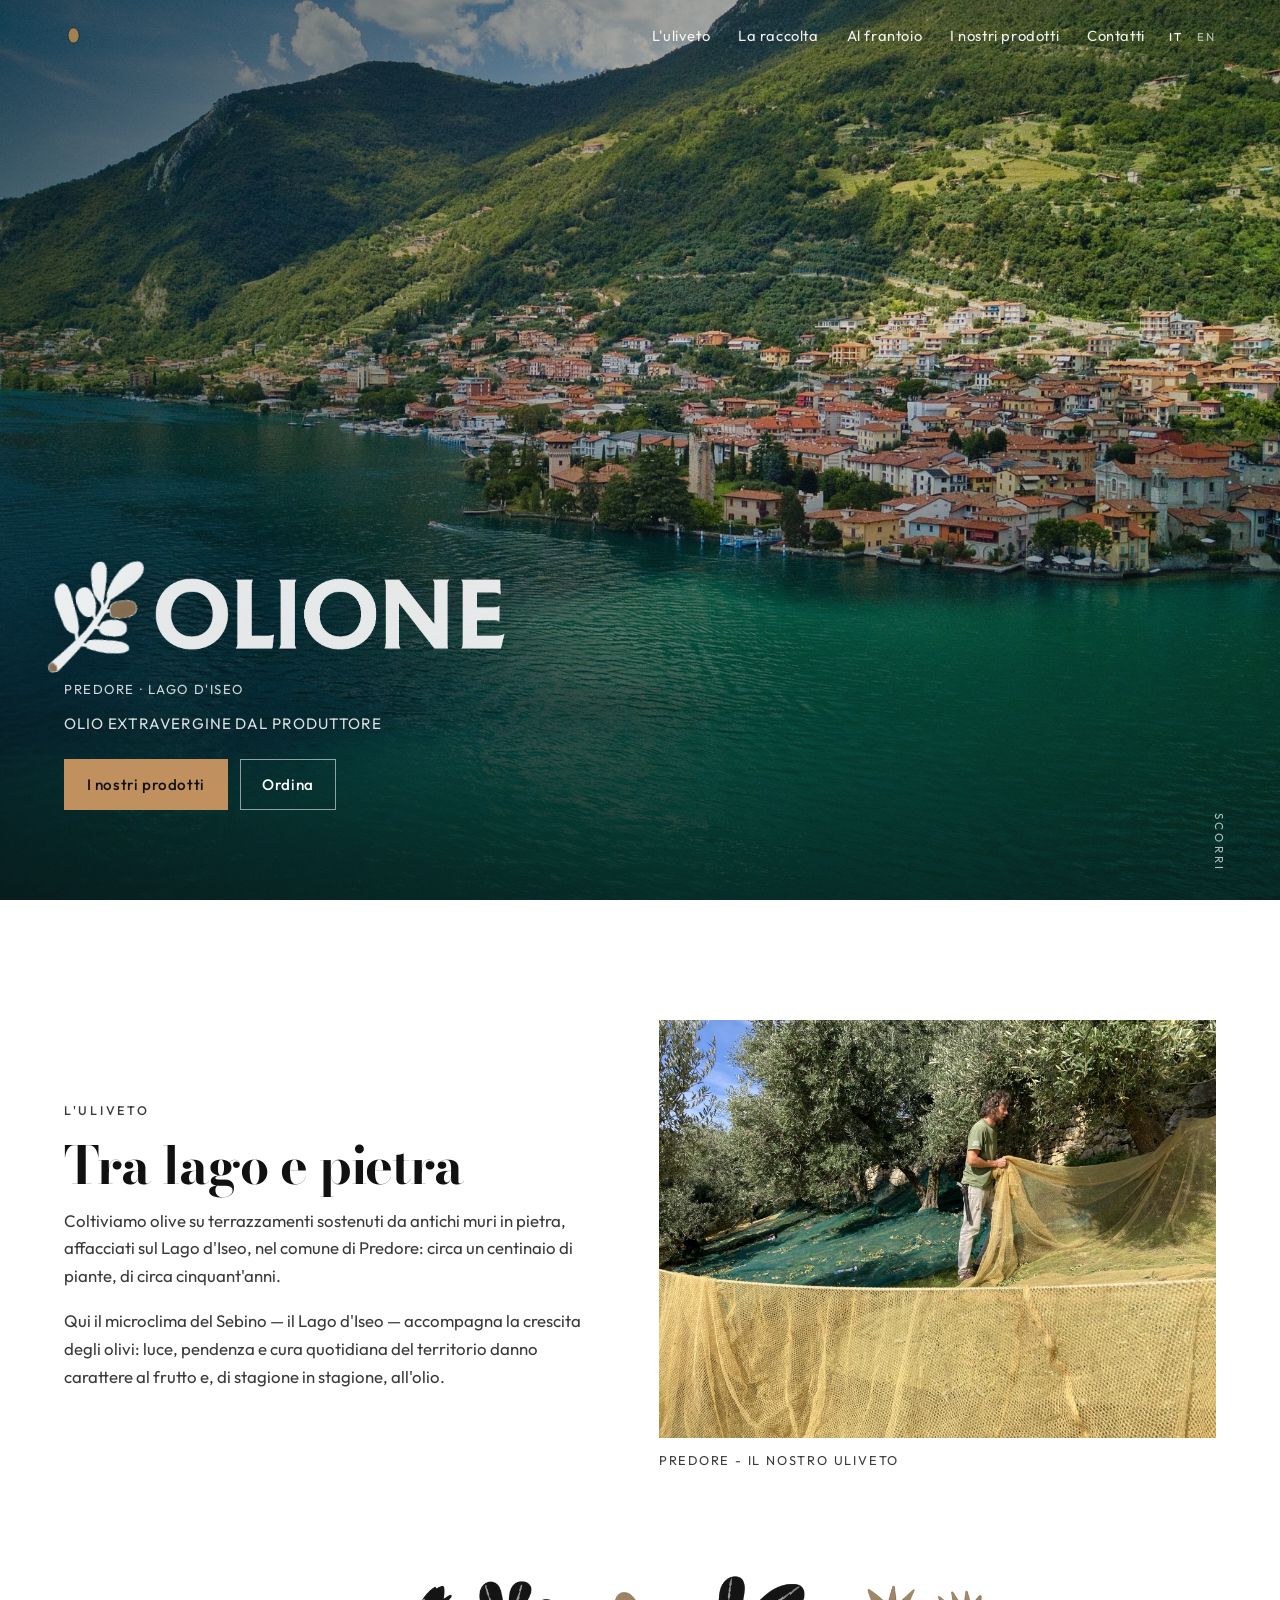
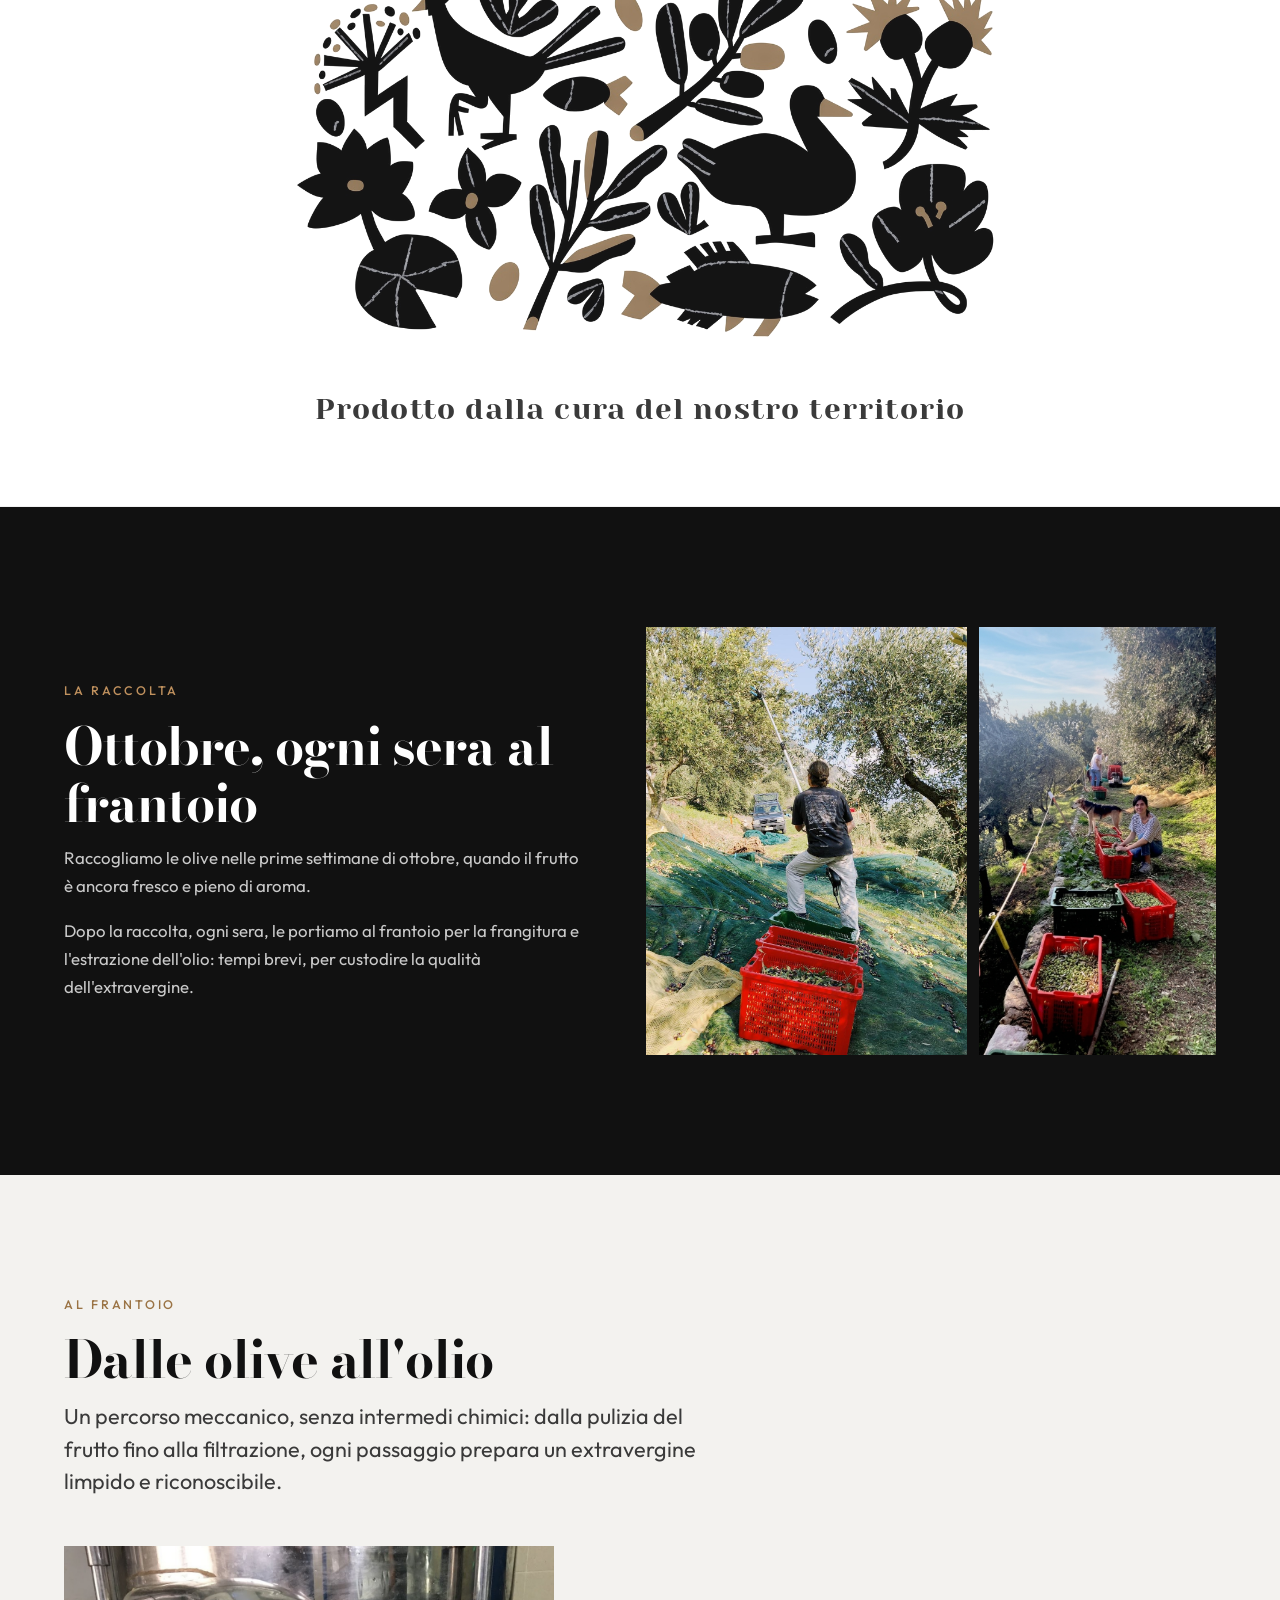
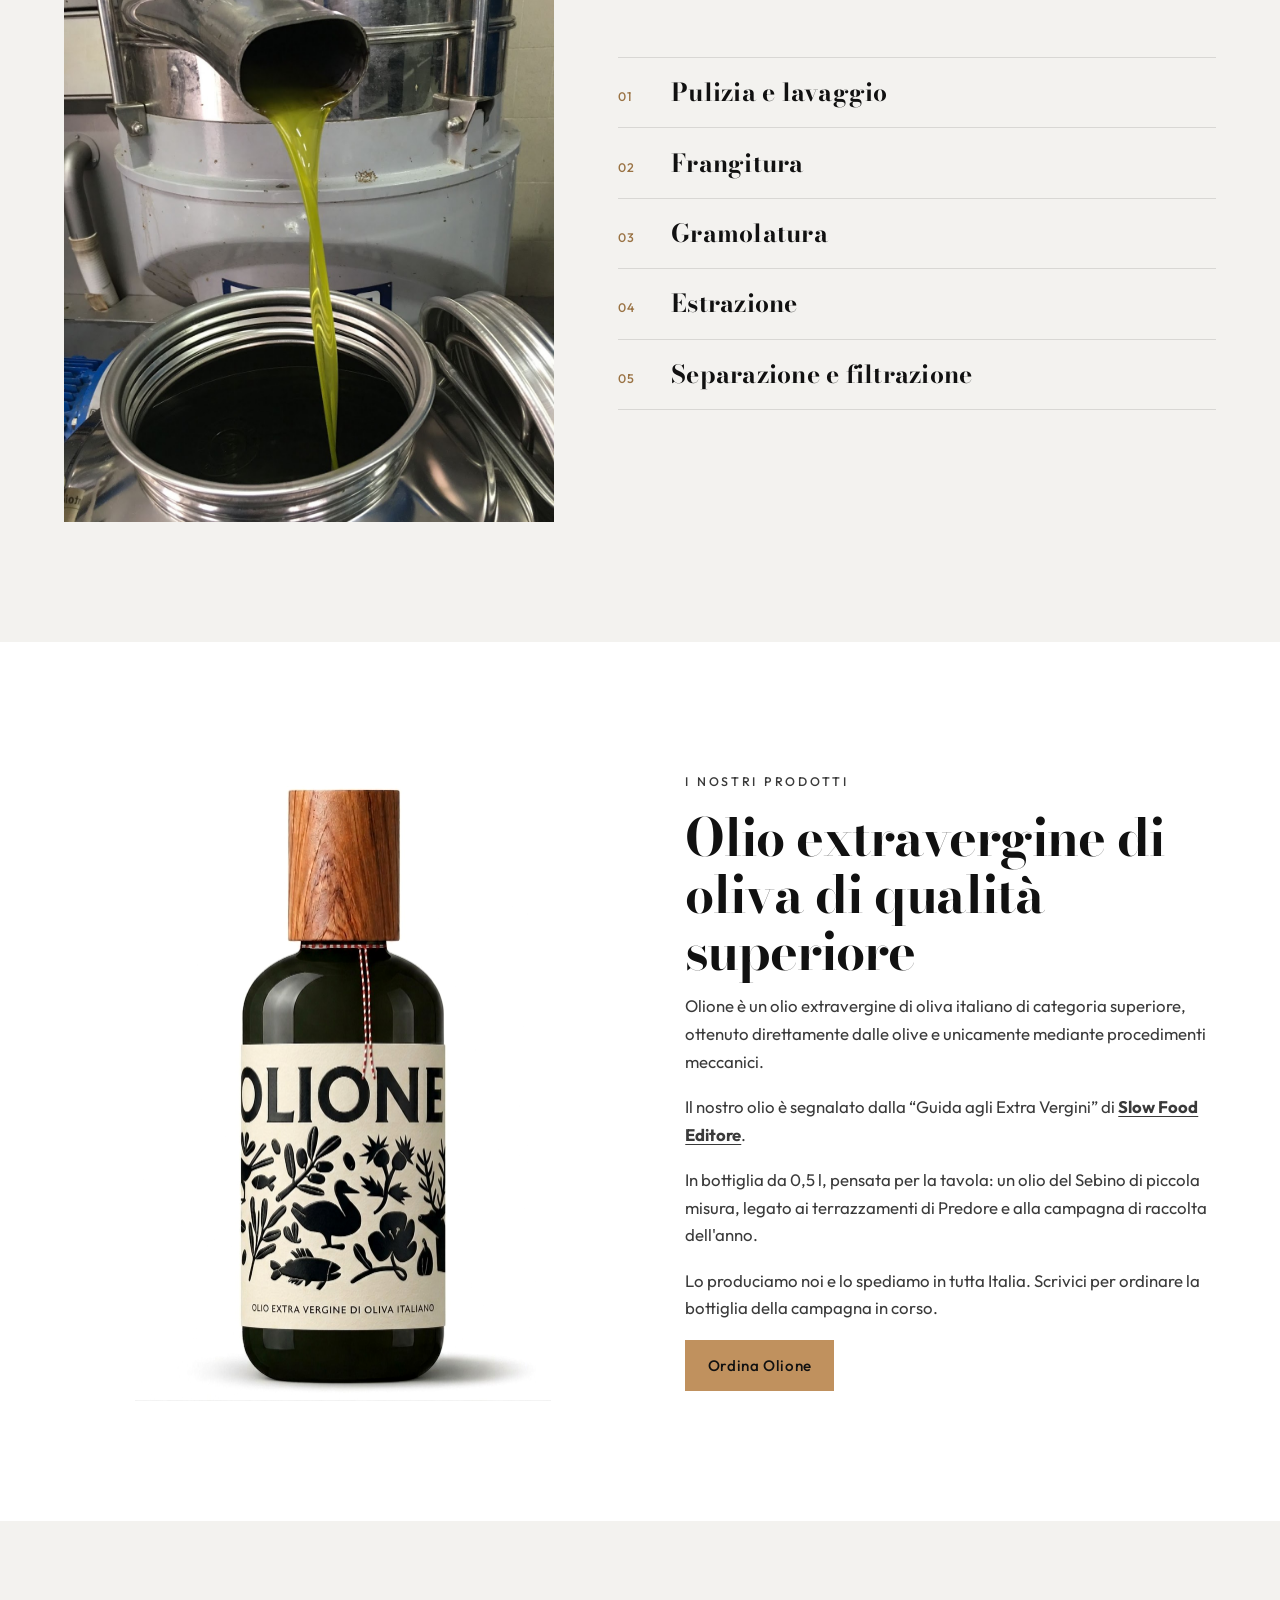
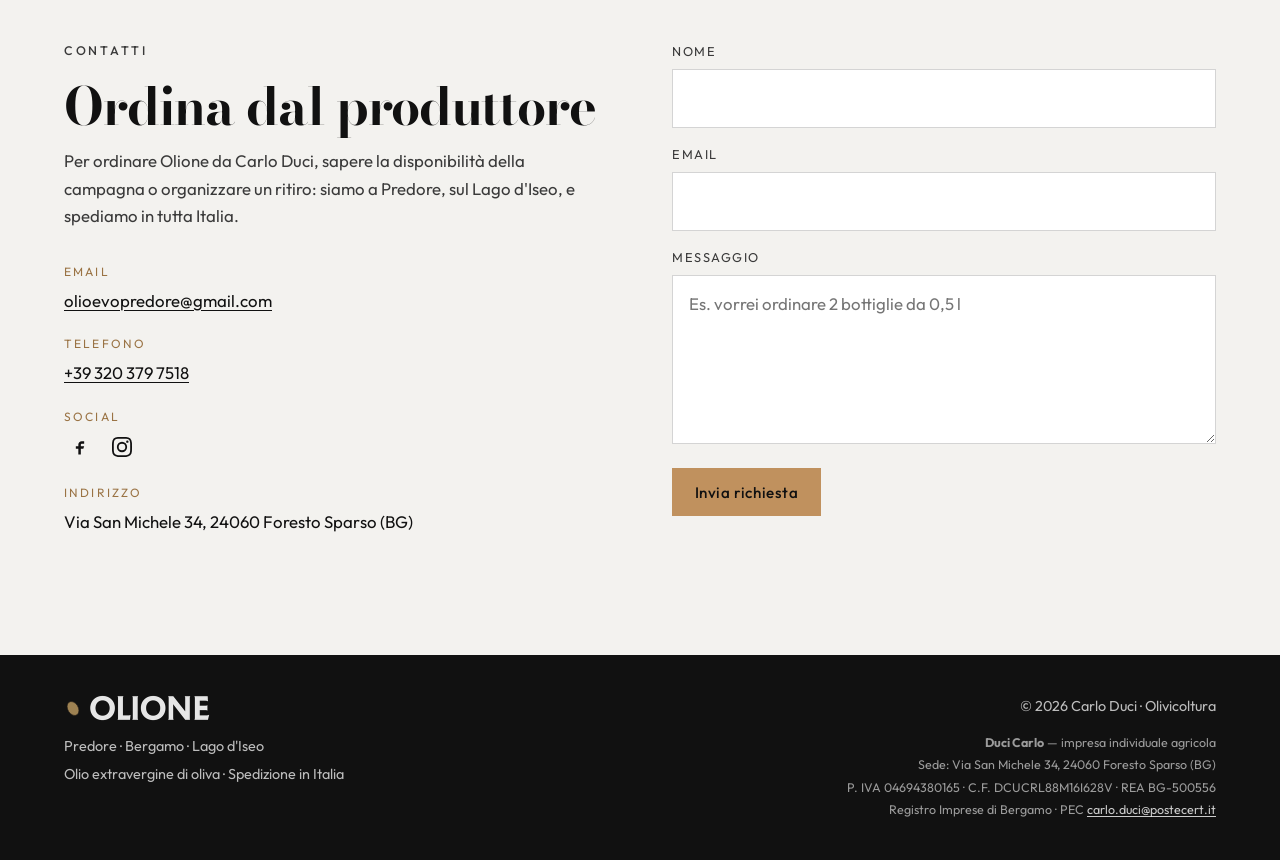
==== commit 7f06b339: "Polish hero morph timing and replace olive mark with a clean SVG. Co-authored-by: Cursor <cursoragen" ====
--- a/index.html
+++ b/index.html
@@ -120,7 +120,7 @@
         <a class="logo" href="#top" aria-label="Olione — home">
           <img
             class="logo-mark"
-            src="assets/brand/oliva.png"
+            src="assets/brand/oliva.svg"
             alt=""
             width="28"
             height="28"
@@ -197,7 +197,7 @@
                 />
                 <img
                   class="hero-olive"
-                  src="assets/brand/oliva.png"
+                  src="assets/brand/oliva.svg"
                   alt=""
                   width="28"
                   height="28"
@@ -491,7 +491,7 @@
           <div class="footer-lockup">
             <img
               class="footer-mark"
-              src="assets/brand/oliva.png"
+              src="assets/brand/oliva.svg"
               alt=""
               width="28"
               height="28"
--- a/css/styles.css
+++ b/css/styles.css
@@ -538,7 +538,7 @@
 }
 
 .hero-sprig {
-  width: 220%;
+  width: 175%;
   max-width: none;
   opacity: calc(0.92 * (1 - var(--hero-exit, 0)));
   transform: scale(calc(1 - var(--hero-exit, 0) * 0.55)) rotate(-8deg);
@@ -549,7 +549,6 @@
   width: 100%;
   opacity: var(--hero-exit, 0);
   transform: scale(calc(0.55 + var(--hero-exit, 0) * 0.45));
-  filter: drop-shadow(0 2px 12px rgba(0, 0, 0, 0.3));
 }
 
 .hero-wordmark {
